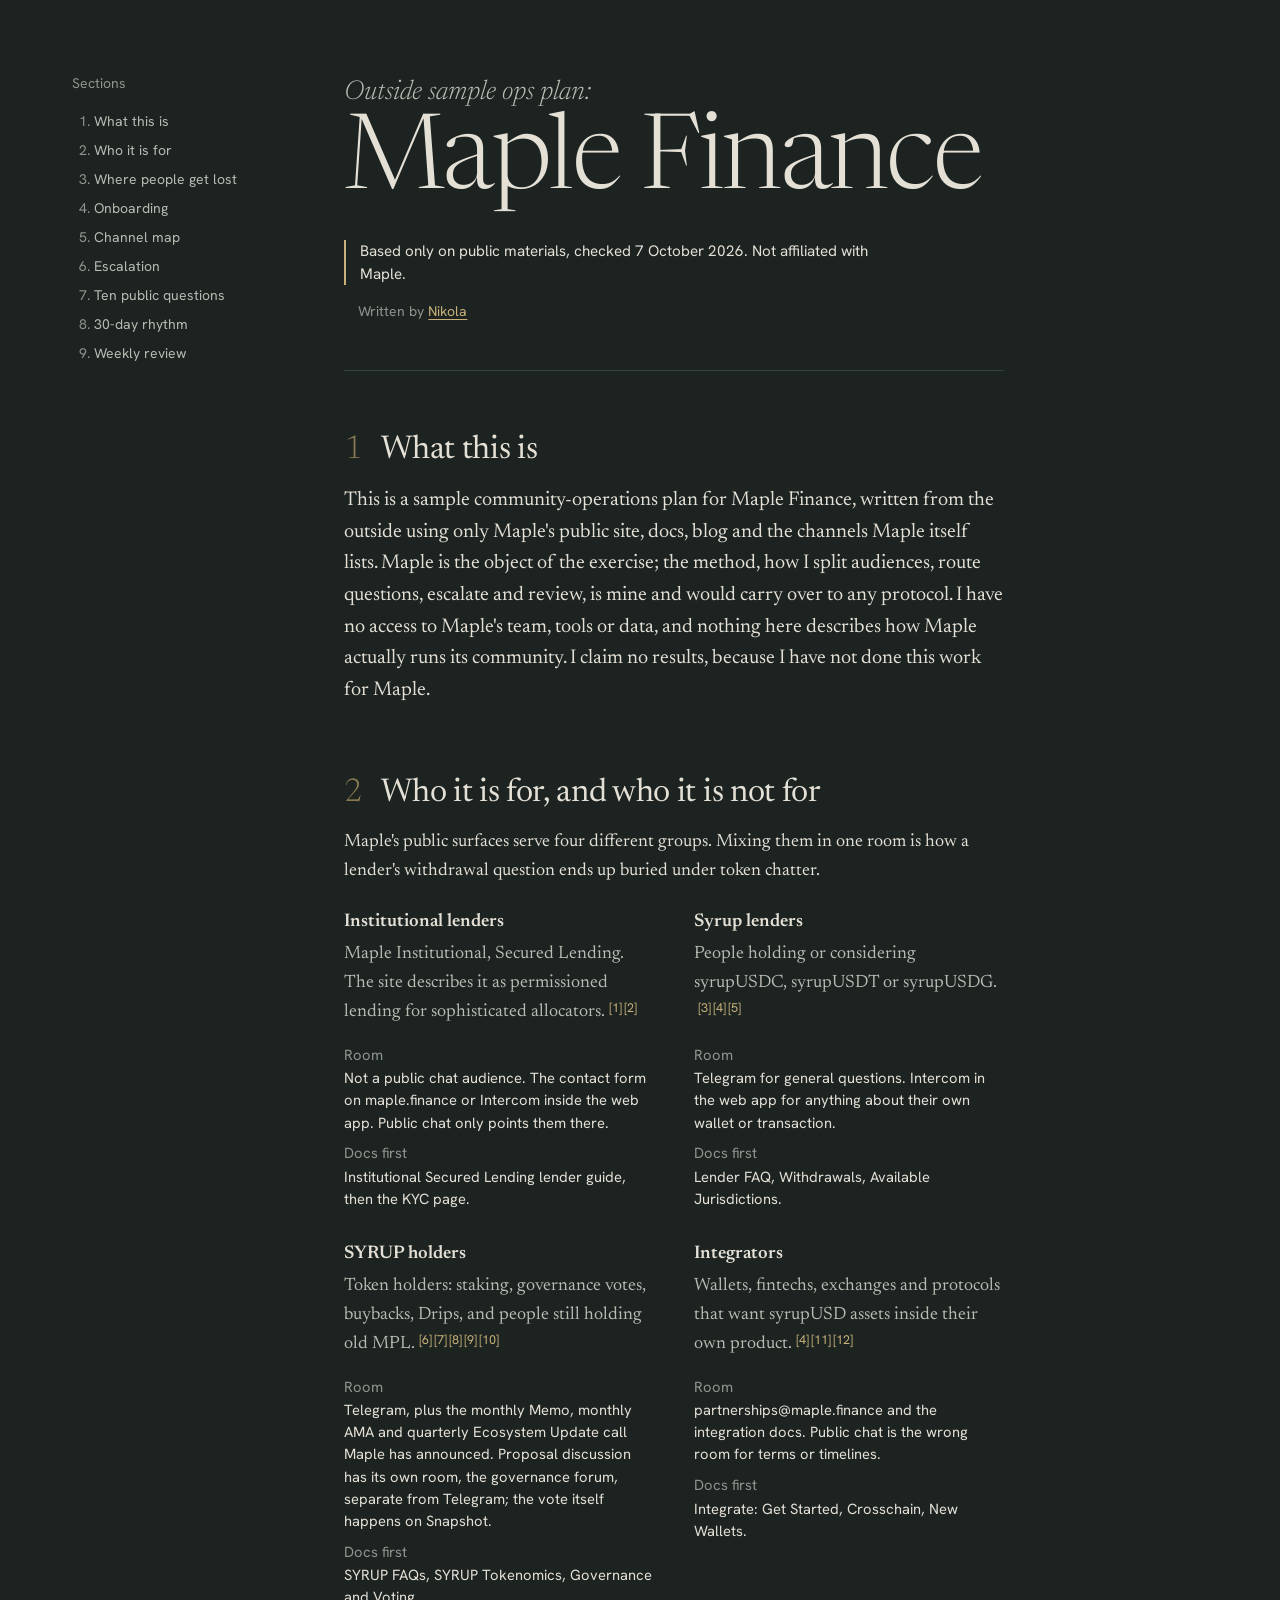
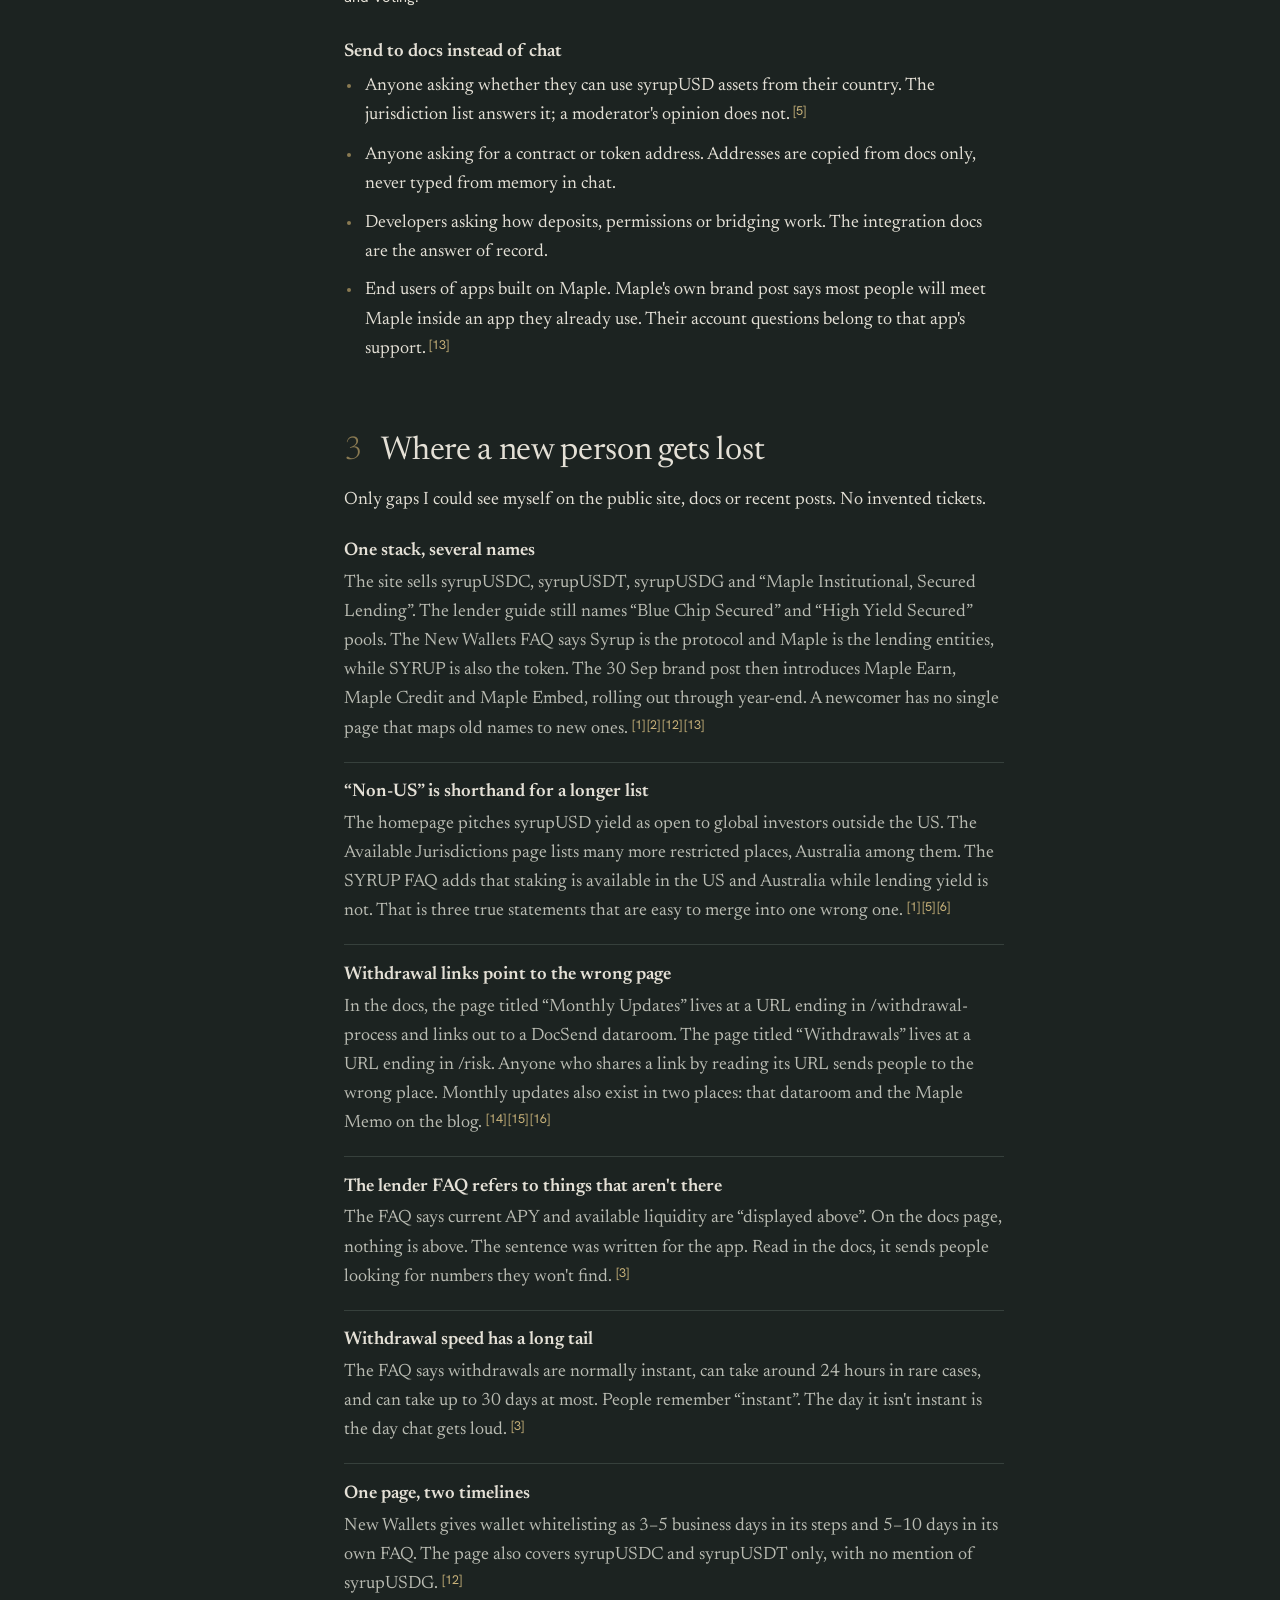
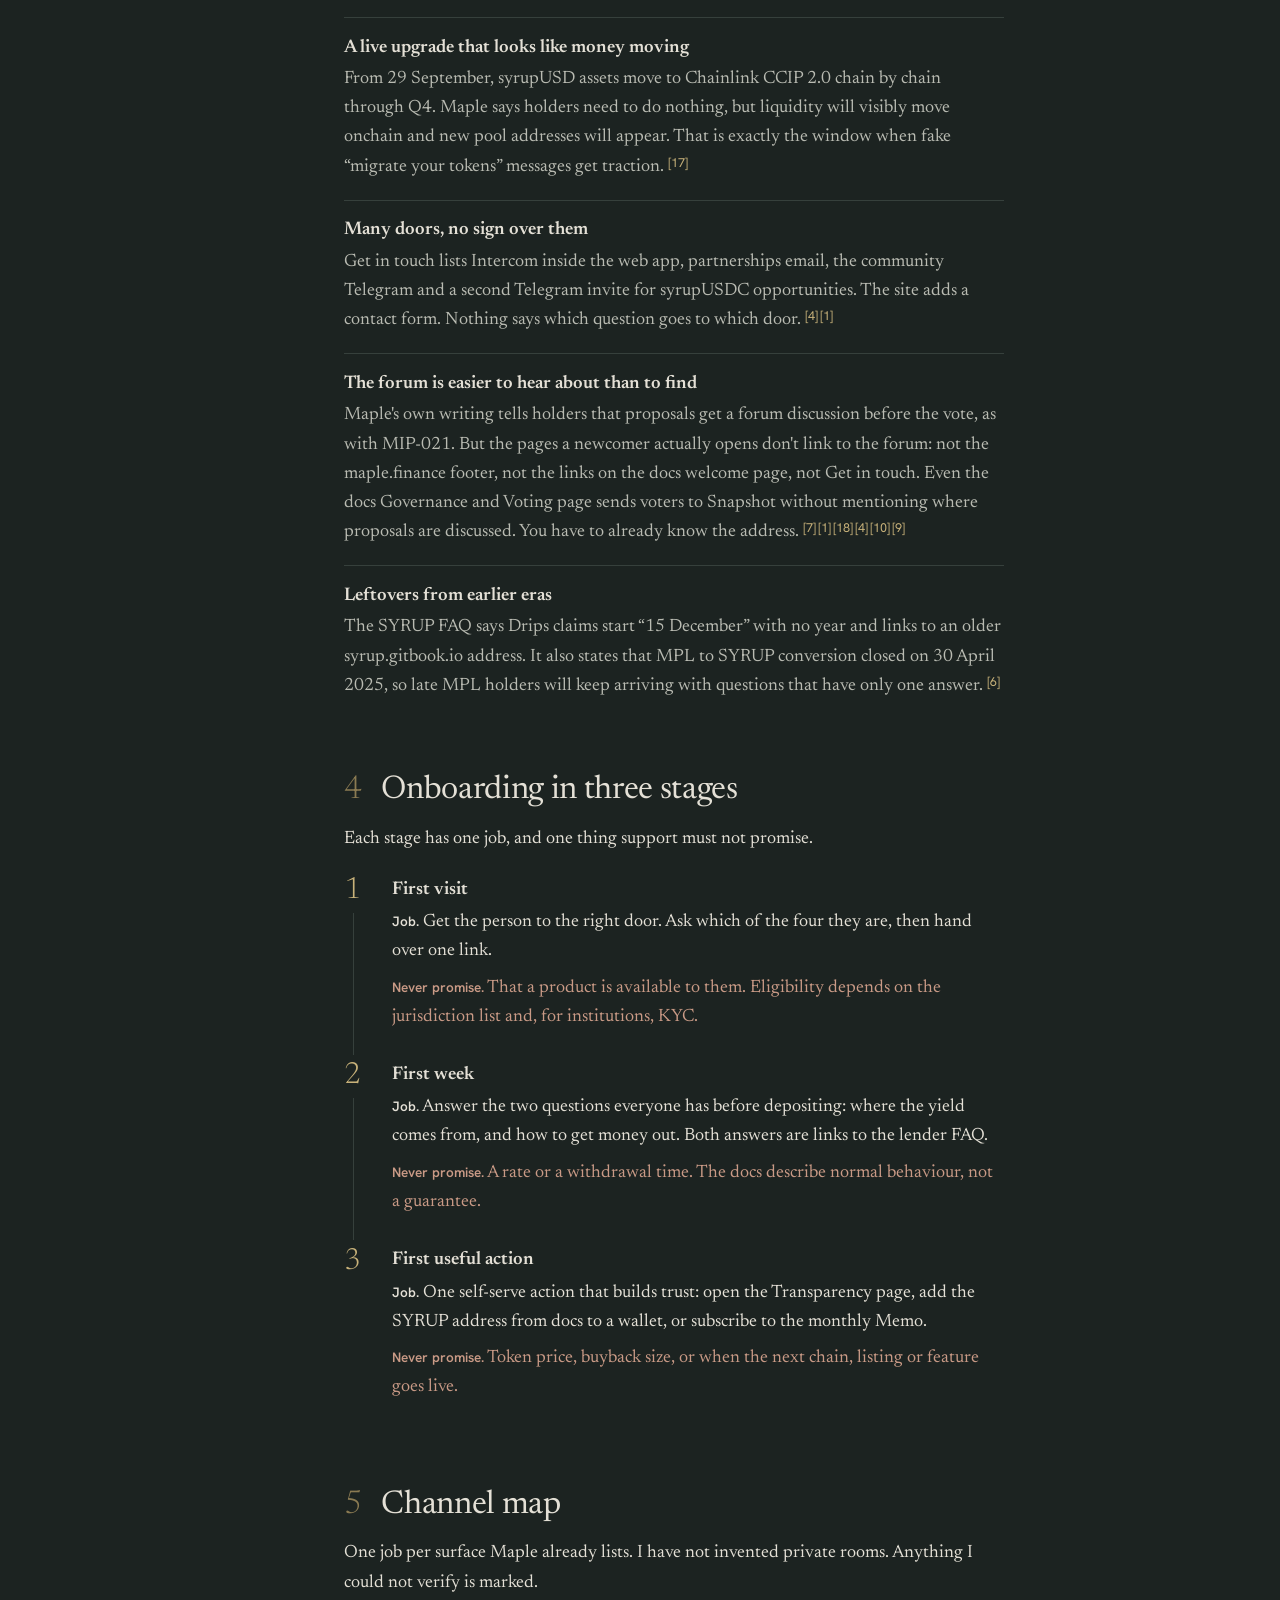
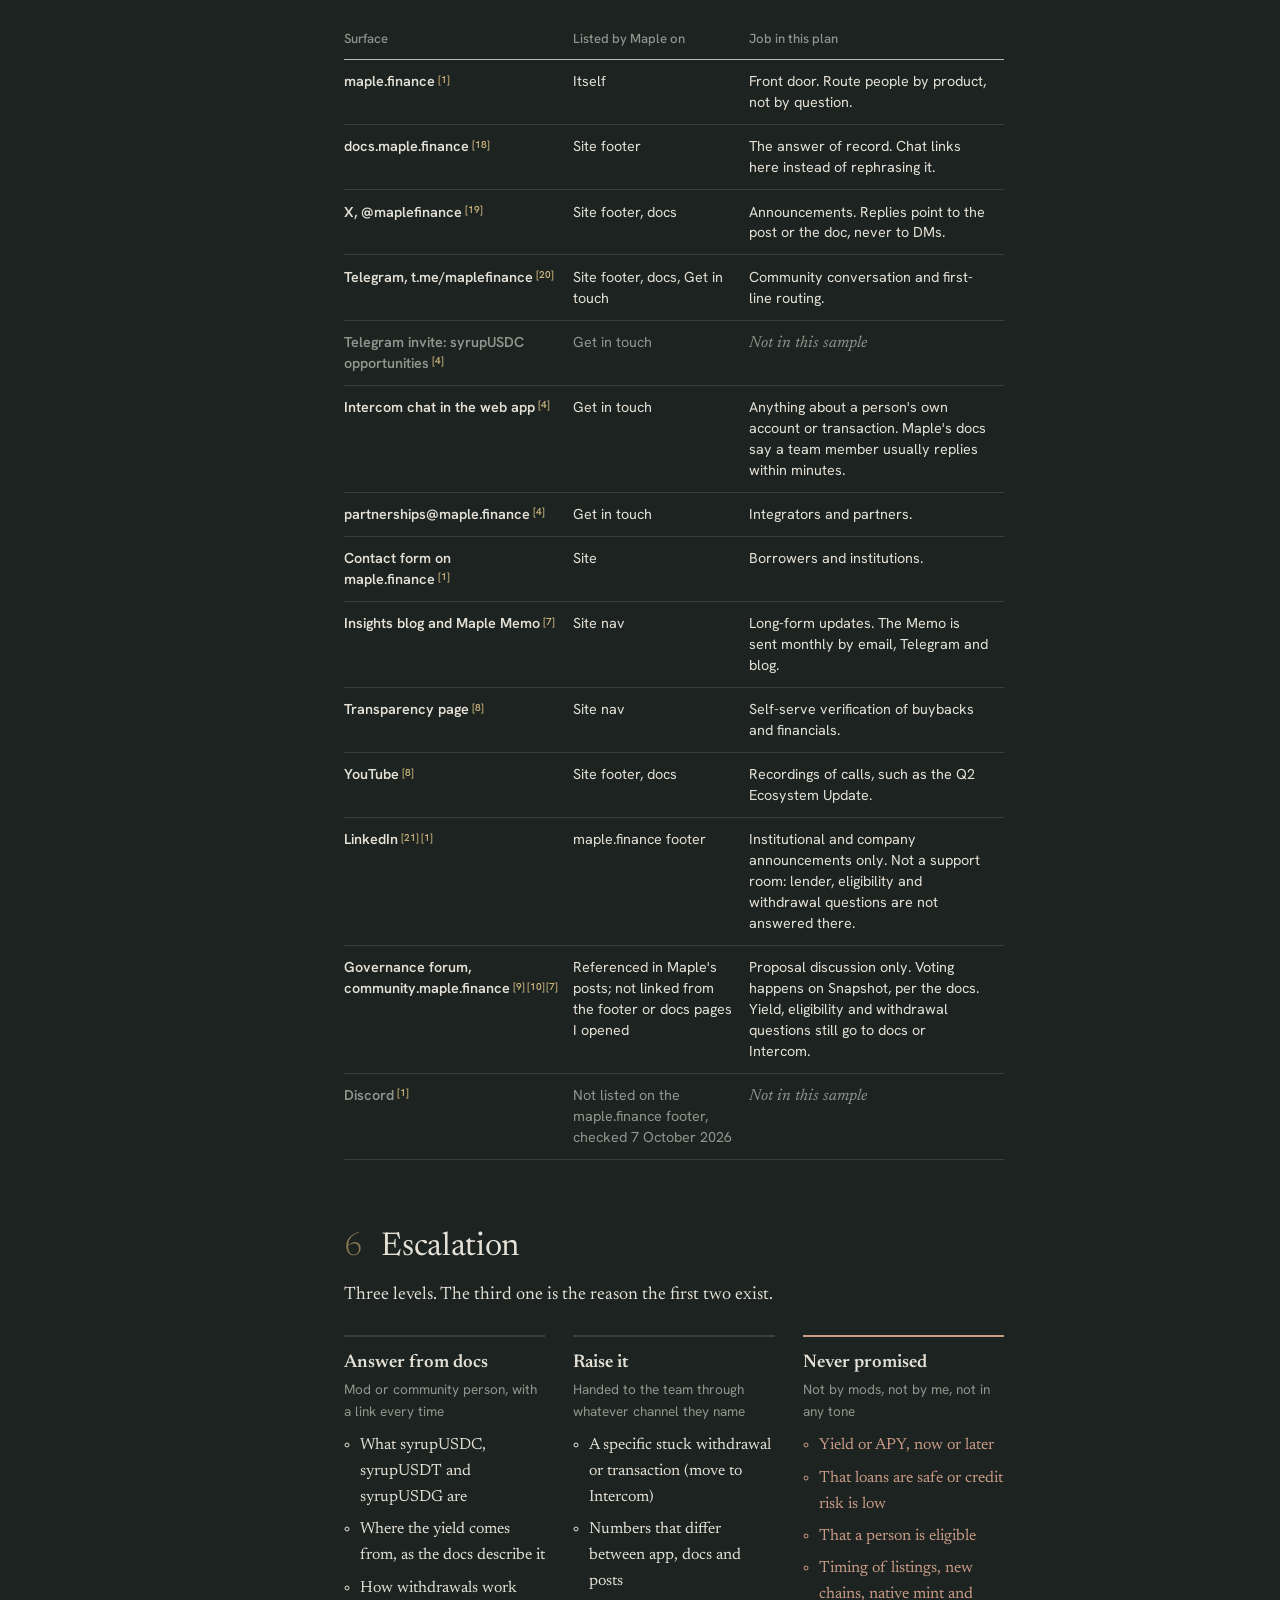
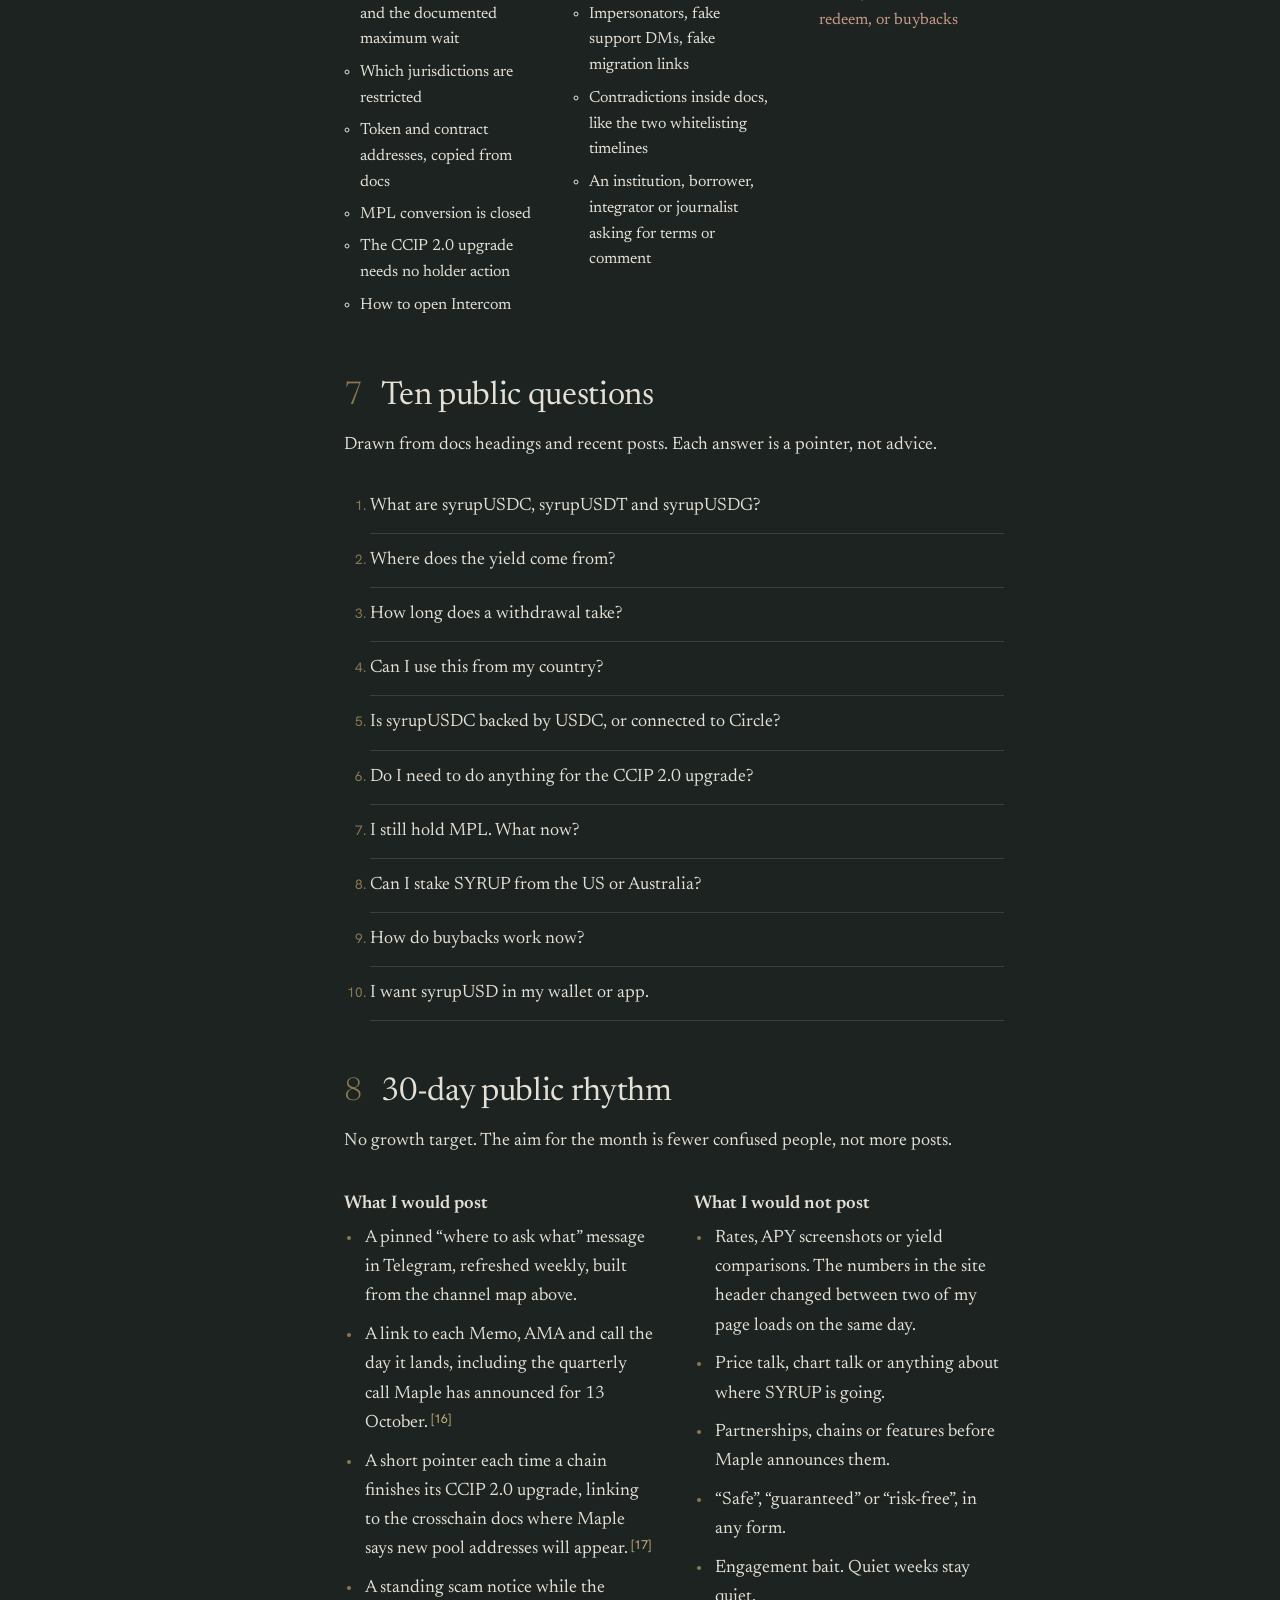
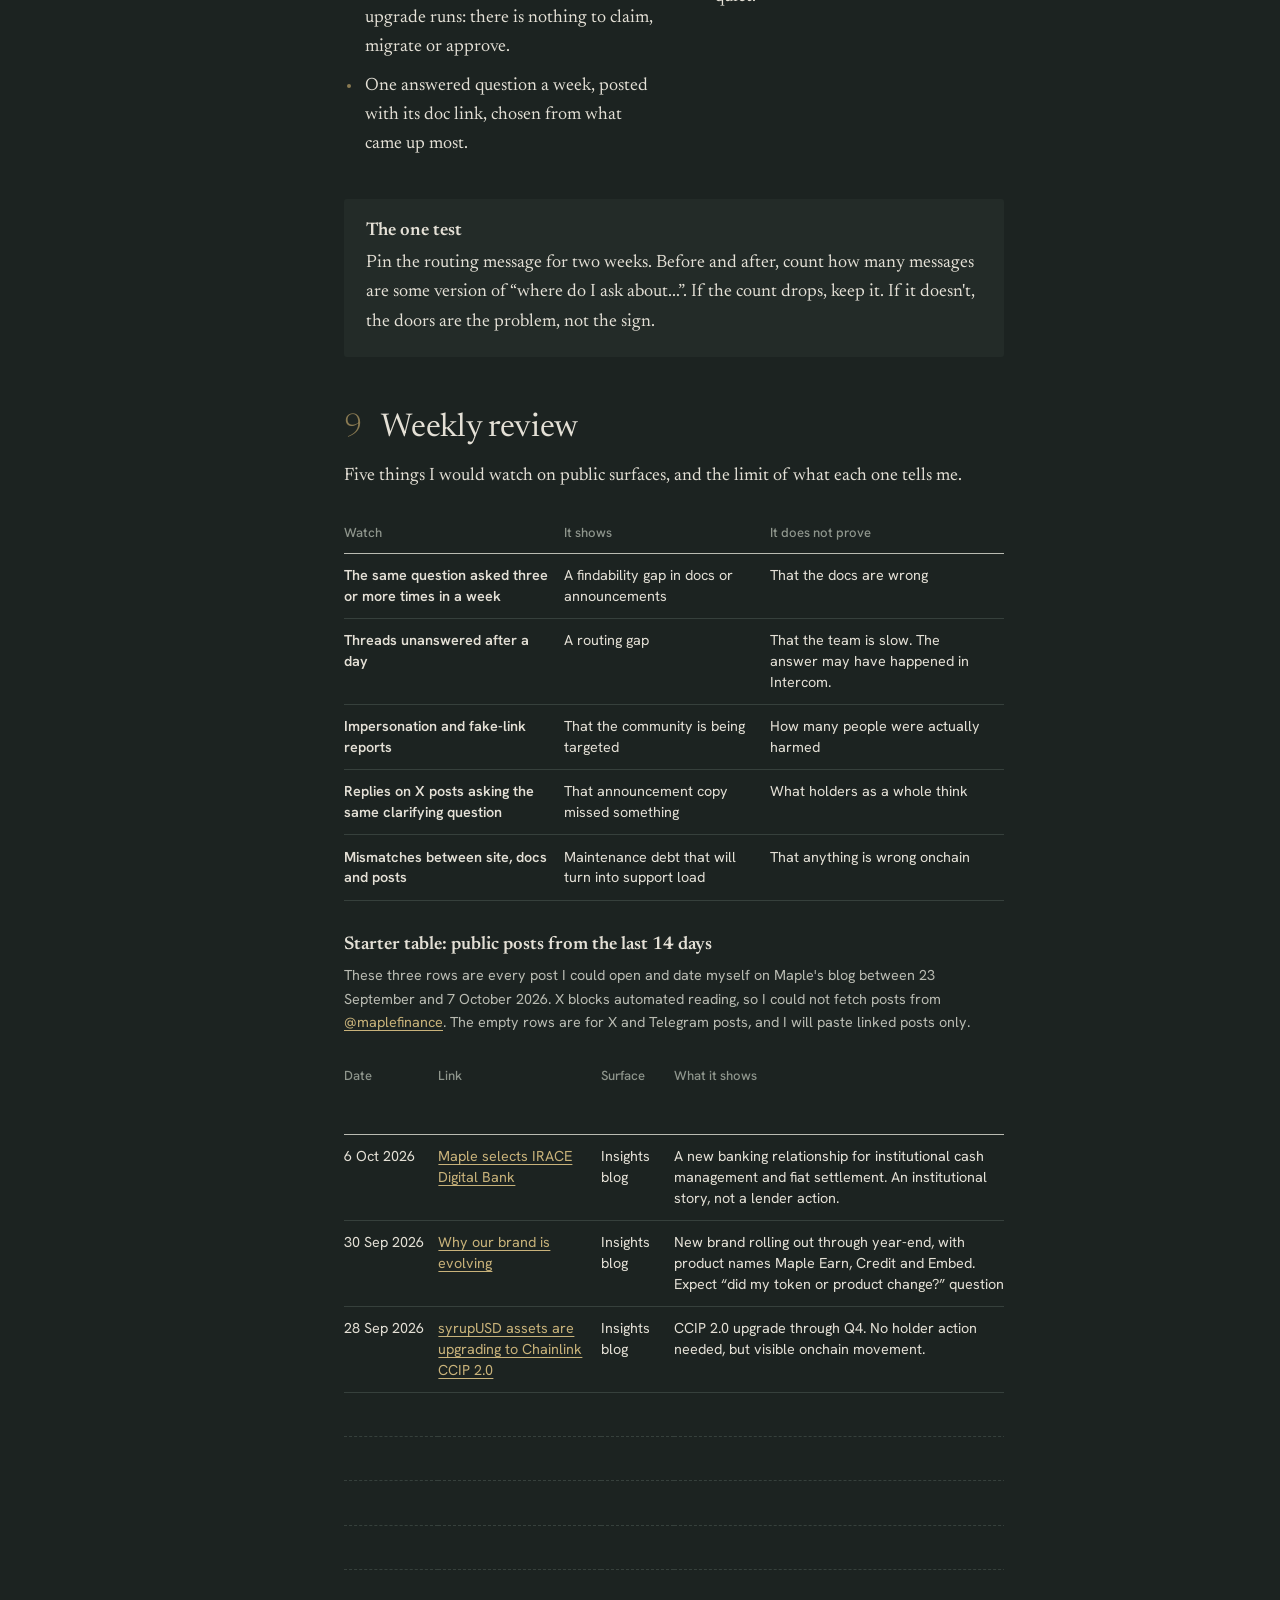
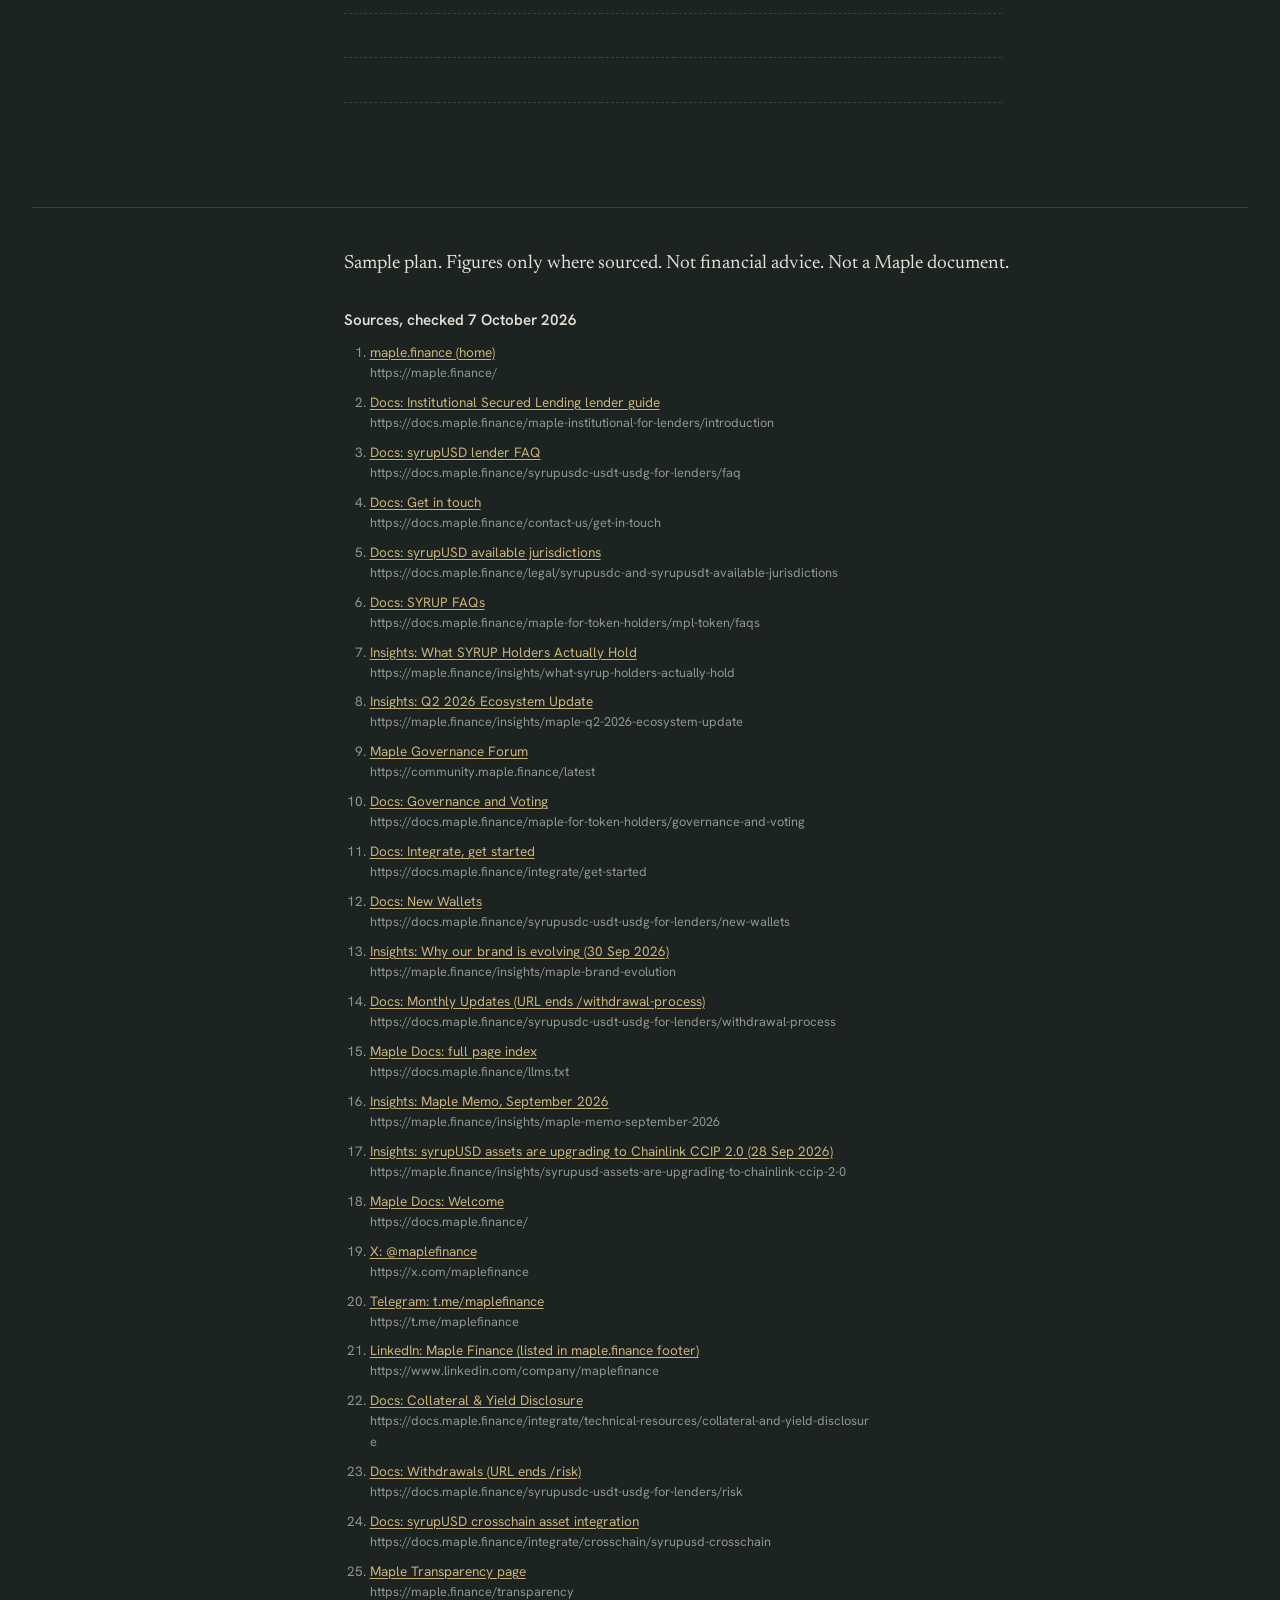
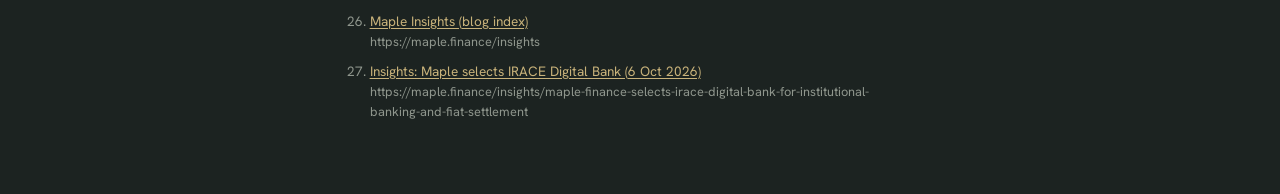
==== index.html @ 596a7c22 "Add files via upload" ====
<!doctype html>
<html lang="en">
<head>
  <meta charset="utf-8">
  <meta name="viewport" content="width=device-width, initial-scale=1, viewport-fit=cover">
  <title>Outside sample ops plan: Maple Finance</title>
  <meta name="description" content="A sample community-ops plan for Maple Finance, built only from public materials. Not affiliated with Maple.">
  <meta name="color-scheme" content="dark">
  <link rel="preconnect" href="https://fonts.googleapis.com">
  <link rel="preconnect" href="https://fonts.gstatic.com" crossorigin>
  <link href="https://fonts.googleapis.com/css2?family=Hanken+Grotesk:wght@400;500;600&family=Newsreader:ital,opsz,wght@0,6..72,300..600;1,6..72,300..500&display=swap" rel="stylesheet">
  <link rel="stylesheet" href="styles.css">
</head>
<body>
<a class="skip" href="#main">Skip to the plan</a>

<div class="frame">

  <nav class="rail" aria-label="Sections">
    <details class="toc" open>
      <summary>Sections</summary>
      <ol>
        <li><a href="#what">What this is</a></li>
        <li><a href="#who">Who it is for</a></li>
        <li><a href="#lost">Where people get lost</a></li>
        <li><a href="#onboarding">Onboarding</a></li>
        <li><a href="#channels">Channel map</a></li>
        <li><a href="#escalation">Escalation</a></li>
        <li><a href="#questions">Ten public questions</a></li>
        <li><a href="#rhythm">30-day rhythm</a></li>
        <li><a href="#review">Weekly review</a></li>
      </ol>
    </details>
  </nav>

  <main id="main">

    <header class="masthead">
      <h1><span class="kicker">Outside sample ops plan:</span> Maple Finance</h1>
      <p class="stamp">Based only on public materials, checked <span data-checked></span>. Not affiliated with Maple.</p>
      <p class="byline">Written by <a data-author href="#"></a></p>
    </header>

    <section id="what">
      <h2><span class="n">1</span>What this is</h2>
      <p class="lede">This is a sample community-operations plan for Maple Finance, written from the outside using only Maple's public site, docs, blog and the channels Maple itself lists. Maple is the object of the exercise; the method, how I split audiences, route questions, escalate and review, is mine and would carry over to any protocol. I have no access to Maple's team, tools or data, and nothing here describes how Maple actually runs its community. I claim no results, because I have not done this work for Maple.</p>
    </section>

    <section id="who">
      <h2><span class="n">2</span>Who it is for, and who it is not for</h2>
      <p>Maple's public surfaces serve four different groups. Mixing them in one room is how a lender's withdrawal question ends up buried under token chatter.</p>
      <div class="audiences" data-audiences></div>
      <h3>Send to docs instead of chat</h3>
      <ul class="plain" data-send-docs></ul>
    </section>

    <section id="lost">
      <h2><span class="n">3</span>Where a new person gets lost</h2>
      <p>Only gaps I could see myself on the public site, docs or recent posts. No invented tickets.</p>
      <div class="gaps" data-gaps></div>
    </section>

    <section id="onboarding">
      <h2><span class="n">4</span>Onboarding in three stages</h2>
      <p>Each stage has one job, and one thing support must not promise.</p>
      <ol class="stages" data-onboarding></ol>
    </section>

    <section id="channels">
      <h2><span class="n">5</span>Channel map</h2>
      <p>One job per surface Maple already lists. I have not invented private rooms. Anything I could not verify is marked.</p>
      <div class="scroll"><table class="channels" data-channels>
        <thead><tr><th scope="col">Surface</th><th scope="col">Listed by Maple on</th><th scope="col">Job in this plan</th></tr></thead>
        <tbody></tbody>
      </table></div>
    </section>

    <section id="escalation">
      <h2><span class="n">6</span>Escalation</h2>
      <p>Three levels. The third one is the reason the first two exist.</p>
      <ol class="levels" data-escalation></ol>
    </section>

    <section id="questions">
      <h2><span class="n">7</span>Ten public questions</h2>
      <p>Drawn from docs headings and recent posts. Each answer is a pointer, not advice.</p>
      <ol class="questions" data-questions></ol>
    </section>

    <section id="rhythm">
      <h2><span class="n">8</span>30-day public rhythm</h2>
      <p>No growth target. The aim for the month is fewer confused people, not more posts.</p>
      <div class="split">
        <div>
          <h3>What I would post</h3>
          <ul class="plain" data-post></ul>
        </div>
        <div>
          <h3>What I would not post</h3>
          <ul class="plain" data-dont></ul>
        </div>
      </div>
      <div class="test">
        <h3>The one test</h3>
        <p data-test></p>
      </div>
    </section>

    <section id="review">
      <h2><span class="n">9</span>Weekly review</h2>
      <p>Five things I would watch on public surfaces, and the limit of what each one tells me.</p>
      <div class="scroll"><table class="watch" data-watch>
        <thead><tr><th scope="col">Watch</th><th scope="col">It shows</th><th scope="col">It does not prove</th></tr></thead>
        <tbody></tbody>
      </table></div>

      <h3>Starter table: public posts from the last 14 days</h3>
      <p class="note" data-posts-note></p>
      <div class="scroll"><table class="posts" data-posts>
        <thead><tr><th scope="col">Date</th><th scope="col">Link</th><th scope="col">Surface</th><th scope="col">What it shows</th><th scope="col">Reply / ignore / docs</th></tr></thead>
        <tbody></tbody>
      </table></div>
    </section>

  </main>
</div>

<footer class="foot">
  <p class="disclaim">Sample plan. Figures only where sourced. Not financial advice. Not a Maple document.</p>
  <h2 class="src-head">Sources, checked <span data-checked></span></h2>
  <ol class="sources" data-sources></ol>
</footer>

<noscript><p class="noscript">This page builds its lists from data.js. Turn on JavaScript to see the full plan.</p></noscript>

<script src="data.js"></script>
<script>
(function () {
  var P = window.PLAN;
  if (!P) return;
  var S = P.sources;
  var order = [];

  function esc(t) {
    return String(t).replace(/[&<>"]/g, function (c) {
      return { "&": "&amp;", "<": "&lt;", ">": "&gt;", '"': "&quot;" }[c];
    });
  }
  function num(key) {
    var i = order.indexOf(key);
    if (i === -1) { order.push(key); i = order.length - 1; }
    return i + 1;
  }
  function cite(keys) {
    if (!keys || !keys.length) return "";
    return '<span class="cites">' + keys.map(function (k) {
      var s = S[k];
      return '<a class="cite" href="' + esc(s.url) + '" title="' + esc(s.title) + '" target="_blank" rel="noopener">[' + num(k) + ']</a>';
    }).join("") + "</span>";
  }
  function $(sel) { return document.querySelector(sel); }
  function each(sel, fn) { Array.prototype.forEach.call(document.querySelectorAll(sel), fn); }

  each("[data-checked]", function (el) { el.textContent = P.checked; });
  var a = $("[data-author]");
  a.textContent = P.author.name; a.href = P.author.url;

  $("[data-audiences]").innerHTML = P.audiences.map(function (x) {
    return '<article class="aud"><h3>' + esc(x.name) + '</h3>' +
      '<p>' + esc(x.what) + cite(x.src) + '</p>' +
      '<dl><dt>Room</dt><dd>' + esc(x.room) + '</dd><dt>Docs first</dt><dd>' + esc(x.docs) + '</dd></dl></article>';
  }).join("");

  $("[data-send-docs]").innerHTML = P.sendToDocs.map(function (t, i) {
    return "<li>" + esc(t) + (i === 3 ? cite(["brand"]) : i === 0 ? cite(["juris"]) : "") + "</li>";
  }).join("");

  $("[data-gaps]").innerHTML = P.gaps.map(function (g) {
    return '<article class="gap"><h3>' + esc(g.title) + '</h3><p>' + esc(g.body) + cite(g.src) + '</p></article>';
  }).join("");

  $("[data-onboarding]").innerHTML = P.onboarding.map(function (s) {
    return '<li><h3>' + esc(s.stage) + '</h3><p><strong>Job.</strong> ' + esc(s.job) +
      '</p><p class="never"><strong>Never promise.</strong> ' + esc(s.never) + '</p></li>';
  }).join("");

  $("[data-channels] tbody").innerHTML = P.channels.map(function (c) {
    var unverified = !c.job;
    return '<tr' + (unverified ? ' class="unverified"' : "") + '><th scope="row">' + esc(c.surface) +
      (c.src ? cite([].concat(c.src)) : "") + '</th><td>' + esc(c.listed) + '</td><td>' +
      (unverified ? '<span class="nis">Not in this sample</span>' : esc(c.job)) + '</td></tr>';
  }).join("");

  $("[data-escalation]").innerHTML = P.escalation.map(function (l) {
    return '<li><h3>' + esc(l.level) + '</h3><p class="who">' + esc(l.who) + '</p><ul>' +
      l.items.map(function (i) { return "<li>" + esc(i) + "</li>"; }).join("") + '</ul></li>';
  }).join("");

  $("[data-questions]").innerHTML = P.questions.map(function (q) {
    return '<li><details><summary>' + esc(q.q) + '</summary><p>' + esc(q.a) + cite(q.src) + '</p></details></li>';
  }).join("");

  $("[data-post]").innerHTML = P.rhythm.post.map(function (t, i) {
    return "<li>" + esc(t) + (i === 1 ? cite(["memoSep"]) : i === 2 ? cite(["ccip"]) : "") + "</li>";
  }).join("");
  $("[data-dont]").innerHTML = P.rhythm.dont.map(function (t) { return "<li>" + esc(t) + "</li>"; }).join("");
  $("[data-test]").textContent = P.rhythm.test;

  $("[data-watch] tbody").innerHTML = P.watch.map(function (w) {
    return '<tr><th scope="row">' + esc(w.what) + '</th><td>' + esc(w.shows) + '</td><td>' + esc(w.notProve) + '</td></tr>';
  }).join("");

  var rows = P.posts.map(function (p) {
    var s = S[p.link];
    return '<tr><td class="nowrap">' + esc(p.date) + '</td><td><a href="' + esc(s.url) + '" target="_blank" rel="noopener">' +
      esc(s.title.replace(/^Insights: /, "").replace(/ \(.*\)$/, "")) + '</a></td><td>' + esc(p.surface) +
      '</td><td>' + esc(p.shows) + '</td><td><span class="act act-' + p.action.toLowerCase() + '">' + esc(p.action) + '</span></td></tr>';
  });
  for (var i = rows.length; i < P.postRowsTarget; i++) {
    rows.push('<tr class="empty"><td>&nbsp;</td><td></td><td></td><td></td><td></td></tr>');
  }
  $("[data-posts] tbody").innerHTML = rows.join("");
  $("[data-posts-note]").innerHTML =
    "These three rows are every post I could open and date myself on Maple's blog between 23 September and " + esc(P.checked) +
    ". X blocks automated reading, so I could not fetch posts from " + '<a href="' + esc(S.x.url) + '">@maplefinance</a>' +
    ". The empty rows are for X and Telegram posts, and I will paste linked posts only.";

  // Sources: cited ones first in citation order, then any remaining.
  Object.keys(S).forEach(function (k) { num(k); });
  $("[data-sources]").innerHTML = order.map(function (k) {
    var s = S[k];
    return '<li><a href="' + esc(s.url) + '" target="_blank" rel="noopener">' + esc(s.title) + '</a> <span class="url">' + esc(s.url) + '</span></li>';
  }).join("");
})();
</script>
</body>
</html>
---- styles.css ----
/* Palette: deep evergreen ground, paper text, dried-leaf gold for anything sourced. */
:root {
  --ground: #1c2321;
  --ground-2: #232b28;
  --ink: #e4e0d6;
  --ink-soft: #b9bbb2;
  --muted: #8f968d;
  --rule: #36403c;
  --leaf: #c8b27a;
  --leaf-dim: #8a7a52;
  --caution: #c99a86;

  --serif: "Newsreader", "Iowan Old Style", "Palatino Linotype", Georgia, serif;
  --sans: "Hanken Grotesk", "Segoe UI", system-ui, -apple-system, sans-serif;

  --measure: 66ch;
  color-scheme: dark;
  box-sizing: border-box;
  padding-top: env(safe-area-inset-top, 0px);
  padding-bottom: env(safe-area-inset-bottom, 0px);
}
*, *::before, *::after { box-sizing: inherit; }
html { scroll-padding-top: calc(env(safe-area-inset-top, 0px) + 1.5rem); scroll-behavior: smooth; }
@media (prefers-reduced-motion: reduce) { html { scroll-behavior: auto; } }

body {
  margin: 0;
  background: var(--ground);
  color: var(--ink);
  font-family: var(--serif);
  font-size: 1.125rem;
  line-height: 1.62;
  font-optical-sizing: auto;
  -webkit-font-smoothing: antialiased;
}

a { color: var(--leaf); text-decoration-thickness: 1px; text-underline-offset: 0.18em; }
a:hover { color: var(--ink); }
:focus-visible { outline: 2px solid var(--leaf); outline-offset: 3px; border-radius: 2px; }

.skip { position: absolute; left: -999px; top: 0.5rem; background: var(--ink); color: var(--ground); padding: 0.4rem 0.8rem; z-index: 10; }
.skip:focus { left: 0.75rem; }

/* Layout: a quiet index rail beside a single reading column. */
.frame {
  display: grid;
  grid-template-columns: minmax(0, 1fr);
  max-width: 76rem;
  margin: 0 auto;
  padding: 0 1.25rem;
}
@media (min-width: 64rem) {
  .frame { grid-template-columns: 13rem minmax(0, 1fr); gap: 4rem; padding: 0 2.5rem; }
}

.rail { font-family: var(--sans); font-size: 0.875rem; padding-top: 1.25rem; }
@media (min-width: 64rem) {
  .rail { position: sticky; top: env(safe-area-inset-top, 0px); align-self: start; padding-top: 4.5rem; }
}
.toc summary { cursor: pointer; color: var(--muted); list-style: none; }
.toc summary::-webkit-details-marker { display: none; }
.toc summary::after { content: " +"; }
.toc[open] summary::after { content: " \2212"; }
@media (min-width: 64rem) {
  .toc summary { pointer-events: none; }
  .toc summary::after, .toc[open] summary::after { content: ""; }
}
.toc ol { margin: 0.75rem 0 0; padding-left: 1.4rem; color: var(--muted); }
.toc li { padding: 0.2rem 0; }
.toc a { color: var(--ink-soft); text-decoration: none; }
.toc a:hover { color: var(--leaf); }

main { max-width: var(--measure); padding-bottom: 3rem; }

/* Masthead: the one loud moment. */
.masthead { padding: 3.5rem 0 3rem; border-bottom: 1px solid var(--rule); margin-bottom: 1rem; }
@media (min-width: 64rem) { .masthead { padding-top: 4.5rem; } }
.kicker { display: block; font-style: italic; font-size: clamp(1.3rem, 3.2vw, 1.7rem); color: var(--ink-soft); font-weight: 300; letter-spacing: 0; line-height: 1.3; margin-bottom: 0.3rem; }
.masthead h1 {
  font-size: clamp(3.2rem, 11vw, 6.5rem);
  font-weight: 300;
  line-height: 0.95;
  letter-spacing: -0.025em;
  margin: 0.2rem 0 1.6rem;
}
.stamp {
  font-family: var(--sans);
  font-size: 0.95rem;
  color: var(--ink);
  margin: 0;
  padding-left: 0.9rem;
  border-left: 2px solid var(--leaf);
  max-width: 34rem;
  line-height: 1.5;
}
.byline { font-family: var(--sans); font-size: 0.875rem; color: var(--muted); margin: 0.9rem 0 0 0.9rem; }

section { padding: 2.75rem 0 0.5rem; }
h2 {
  font-size: clamp(1.6rem, 3.6vw, 2.05rem);
  font-weight: 400;
  line-height: 1.2;
  letter-spacing: -0.01em;
  margin: 0 0 0.9rem;
}
h2 .n { color: var(--leaf-dim); font-weight: 300; margin-right: 0.6em; font-variant-numeric: oldstyle-nums; }
h3 { font-size: 1.15rem; font-weight: 600; margin: 2rem 0 0.5rem; line-height: 1.3; }
p { margin: 0 0 1rem; }
.lede { font-size: 1.25rem; line-height: 1.58; color: var(--ink); }

/* Citations: small gold brackets, the visual signature of "sourced". */
.cites { white-space: nowrap; margin-left: 0.15em; }
.cite { font-family: var(--sans); font-size: 0.7em; vertical-align: 0.35em; text-decoration: none; padding: 0 0.08em; color: var(--leaf); }
.cite:hover { text-decoration: underline; }

ul.plain { padding-left: 1.1rem; margin: 0 0 1rem; }
ul.plain li { margin-bottom: 0.6rem; padding-left: 0.2rem; }
ul.plain li::marker { color: var(--leaf-dim); }

/* Audiences */
.audiences { display: grid; gap: 1.75rem; margin-top: 1.5rem; }
@media (min-width: 46rem) { .audiences { grid-template-columns: 1fr 1fr; gap: 2rem 2.5rem; } }
.aud h3 { margin: 0 0 0.35rem; }
.aud p { color: var(--ink-soft); }
.aud dl { margin: 0; font-family: var(--sans); font-size: 0.92rem; line-height: 1.5; }
.aud dt { color: var(--muted); margin-top: 0.55rem; }
.aud dd { margin: 0.1rem 0 0; }

/* Gaps: a running list, separated by whitespace, not boxes. */
.gaps { margin-top: 1.25rem; }
.gap { padding: 1.1rem 0; border-top: 1px solid var(--rule); }
.gap:first-child { border-top: 0; padding-top: 0.25rem; }
.gap h3 { margin: 0 0 0.35rem; }
.gap p { margin: 0; color: var(--ink-soft); }

/* Onboarding: a real sequence, so it earns numbers. */
.stages { list-style: none; counter-reset: st; padding: 0; margin: 1.5rem 0 0; }
.stages > li { counter-increment: st; position: relative; padding: 0 0 1.5rem 3rem; }
.stages > li::before {
  content: counter(st);
  position: absolute; left: 0; top: -0.1rem;
  font-size: 1.9rem; font-weight: 300; color: var(--leaf); line-height: 1;
}
.stages > li:not(:last-child)::after {
  content: ""; position: absolute; left: 0.55rem; top: 2.2rem; bottom: 0.5rem; width: 1px; background: var(--rule);
}
.stages h3 { margin: 0 0 0.4rem; }
.stages p { margin: 0 0 0.45rem; }
.never { color: var(--caution); }
.never strong, .stages strong { font-family: var(--sans); font-size: 0.85rem; font-weight: 600; }

/* Tables */
.scroll { overflow-x: auto; margin: 1.25rem 0 1rem; -webkit-overflow-scrolling: touch; }
table { width: 100%; border-collapse: collapse; font-family: var(--sans); font-size: 0.9rem; line-height: 1.45; }
th, td { text-align: left; vertical-align: top; padding: 0.7rem 0.9rem 0.7rem 0; border-bottom: 1px solid var(--rule); }
thead th { color: var(--muted); font-weight: 500; font-size: 0.82rem; border-bottom-color: var(--ink-soft); }
tbody th { font-weight: 600; }
table.channels { min-width: 38rem; }
table.channels tbody th { width: 34%; }
tr.unverified th, tr.unverified td { color: var(--muted); }
.nis { font-style: italic; font-family: var(--serif); font-size: 1rem; }
table.watch { min-width: 36rem; }
table.posts { min-width: 48rem; }
.nowrap { white-space: nowrap; }
tr.empty td { height: 2.4rem; border-bottom-style: dashed; }
.act { font-weight: 600; }
.act-reply { color: var(--leaf); }
.act-docs { color: var(--ink); }
.act-ignore { color: var(--muted); }
.note { font-family: var(--sans); font-size: 0.9rem; color: var(--ink-soft); }

/* Escalation */
.levels { list-style: none; padding: 0; margin: 1.5rem 0 0; display: grid; gap: 1.75rem; }
@media (min-width: 52rem) { .levels { grid-template-columns: repeat(3, 1fr); gap: 1.75rem; } }
.levels > li { border-top: 2px solid var(--rule); padding-top: 0.9rem; }
.levels > li:last-child { border-top-color: var(--caution); }
.levels h3 { margin: 0 0 0.2rem; }
.levels .who { font-family: var(--sans); font-size: 0.85rem; color: var(--muted); margin-bottom: 0.7rem; }
.levels ul { padding-left: 1rem; margin: 0; font-size: 1rem; }
.levels ul li { margin-bottom: 0.4rem; }
.levels > li:last-child ul li { color: var(--caution); }

/* Questions */
.questions { padding-left: 1.6rem; margin: 1.25rem 0 0; }
.questions > li { border-bottom: 1px solid var(--rule); }
.questions > li::marker { color: var(--leaf-dim); font-family: var(--sans); font-size: 0.85rem; }
.questions summary { cursor: pointer; padding: 0.75rem 0; list-style: none; }
.questions summary::-webkit-details-marker { display: none; }
.questions summary:hover { color: var(--leaf); }
.questions details[open] summary { color: var(--leaf); }
.questions details p { margin: 0 0 0.9rem; color: var(--ink-soft); font-size: 1rem; }

/* Rhythm */
.split { display: grid; gap: 0.5rem 2.5rem; }
@media (min-width: 52rem) { .split { grid-template-columns: 1fr 1fr; } }
.split h3 { margin-top: 1.25rem; }
.test { margin-top: 1.5rem; padding: 1.25rem 1.4rem; background: var(--ground-2); border-radius: 3px; }
.test h3 { margin: 0 0 0.4rem; }
.test p { margin: 0; }

/* Footer */
.foot {
  max-width: 76rem; margin: 2rem auto 0; padding: 2.5rem 1.25rem 3.5rem;
  border-top: 1px solid var(--rule); font-family: var(--sans);
}
@media (min-width: 64rem) { .foot { padding: 2.5rem 2.5rem 4rem calc(2.5rem + 13rem + 4rem); } }
.disclaim { font-family: var(--serif); font-size: 1.2rem; color: var(--ink); max-width: var(--measure); }
.src-head { font-family: var(--sans); font-size: 0.95rem; font-weight: 600; margin: 2rem 0 0.75rem; letter-spacing: 0; }
.sources { padding-left: 1.6rem; margin: 0; font-size: 0.85rem; color: var(--muted); max-width: var(--measure); }
.sources li { margin-bottom: 0.45rem; }
.sources .url { display: block; color: var(--muted); word-break: break-all; font-size: 0.8rem; }

.noscript { max-width: var(--measure); margin: 1rem auto; padding: 0 1.25rem; color: var(--caution); font-family: var(--sans); }

@media print {
  body { background: #fff; color: #000; }
  .rail, .skip { display: none; }
  a { color: #000; }
}
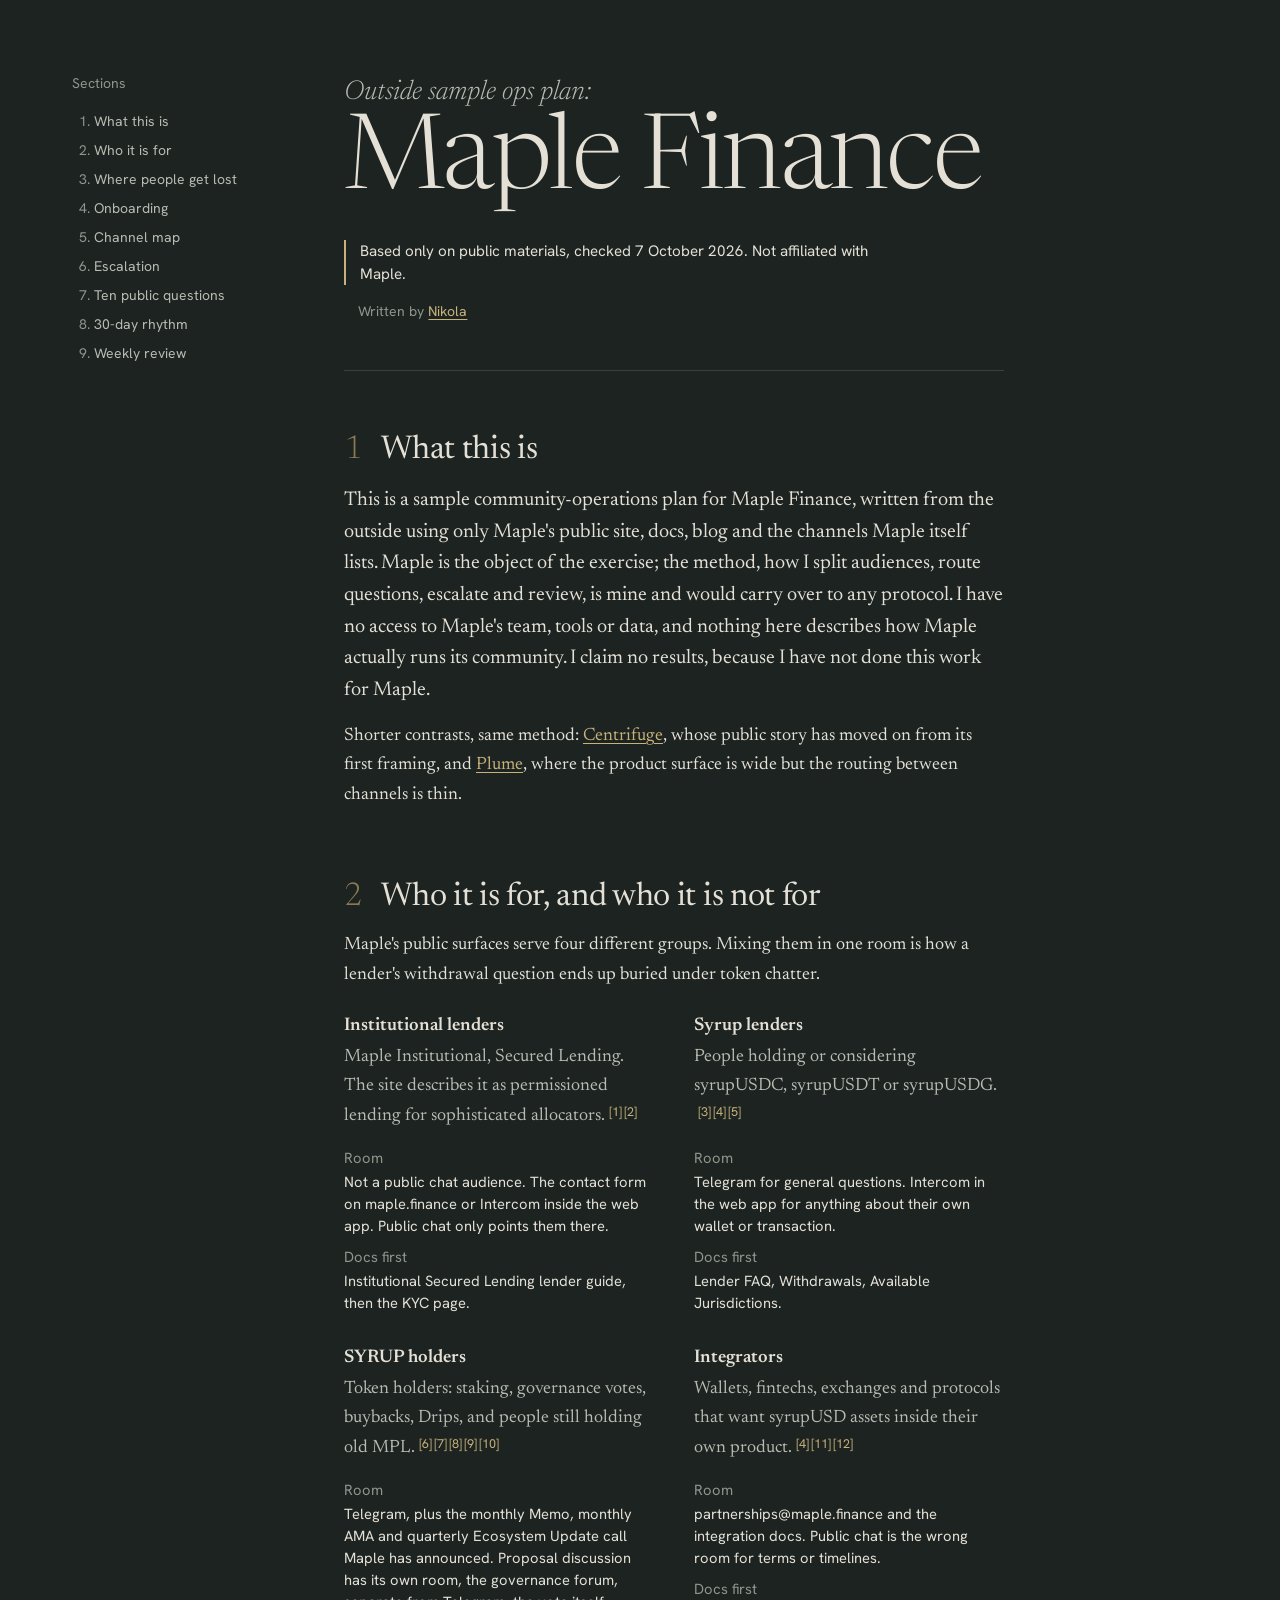
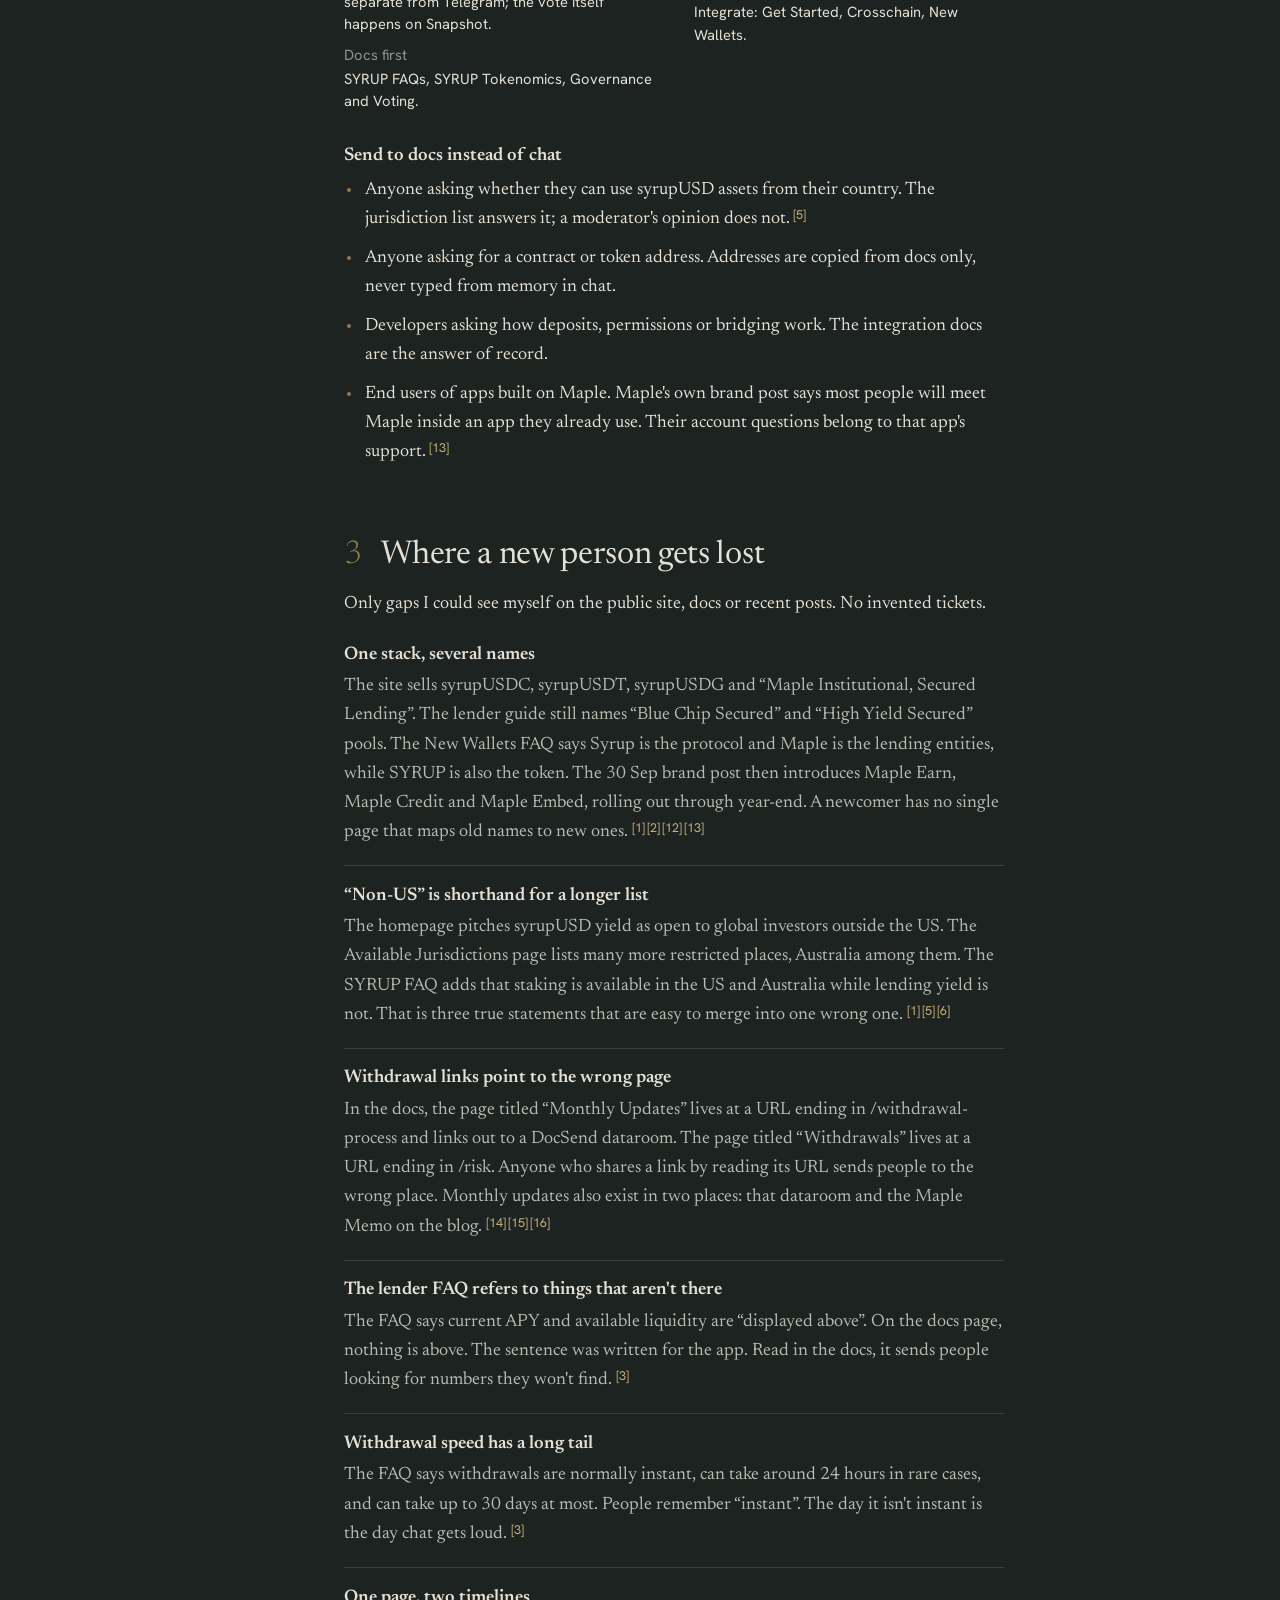
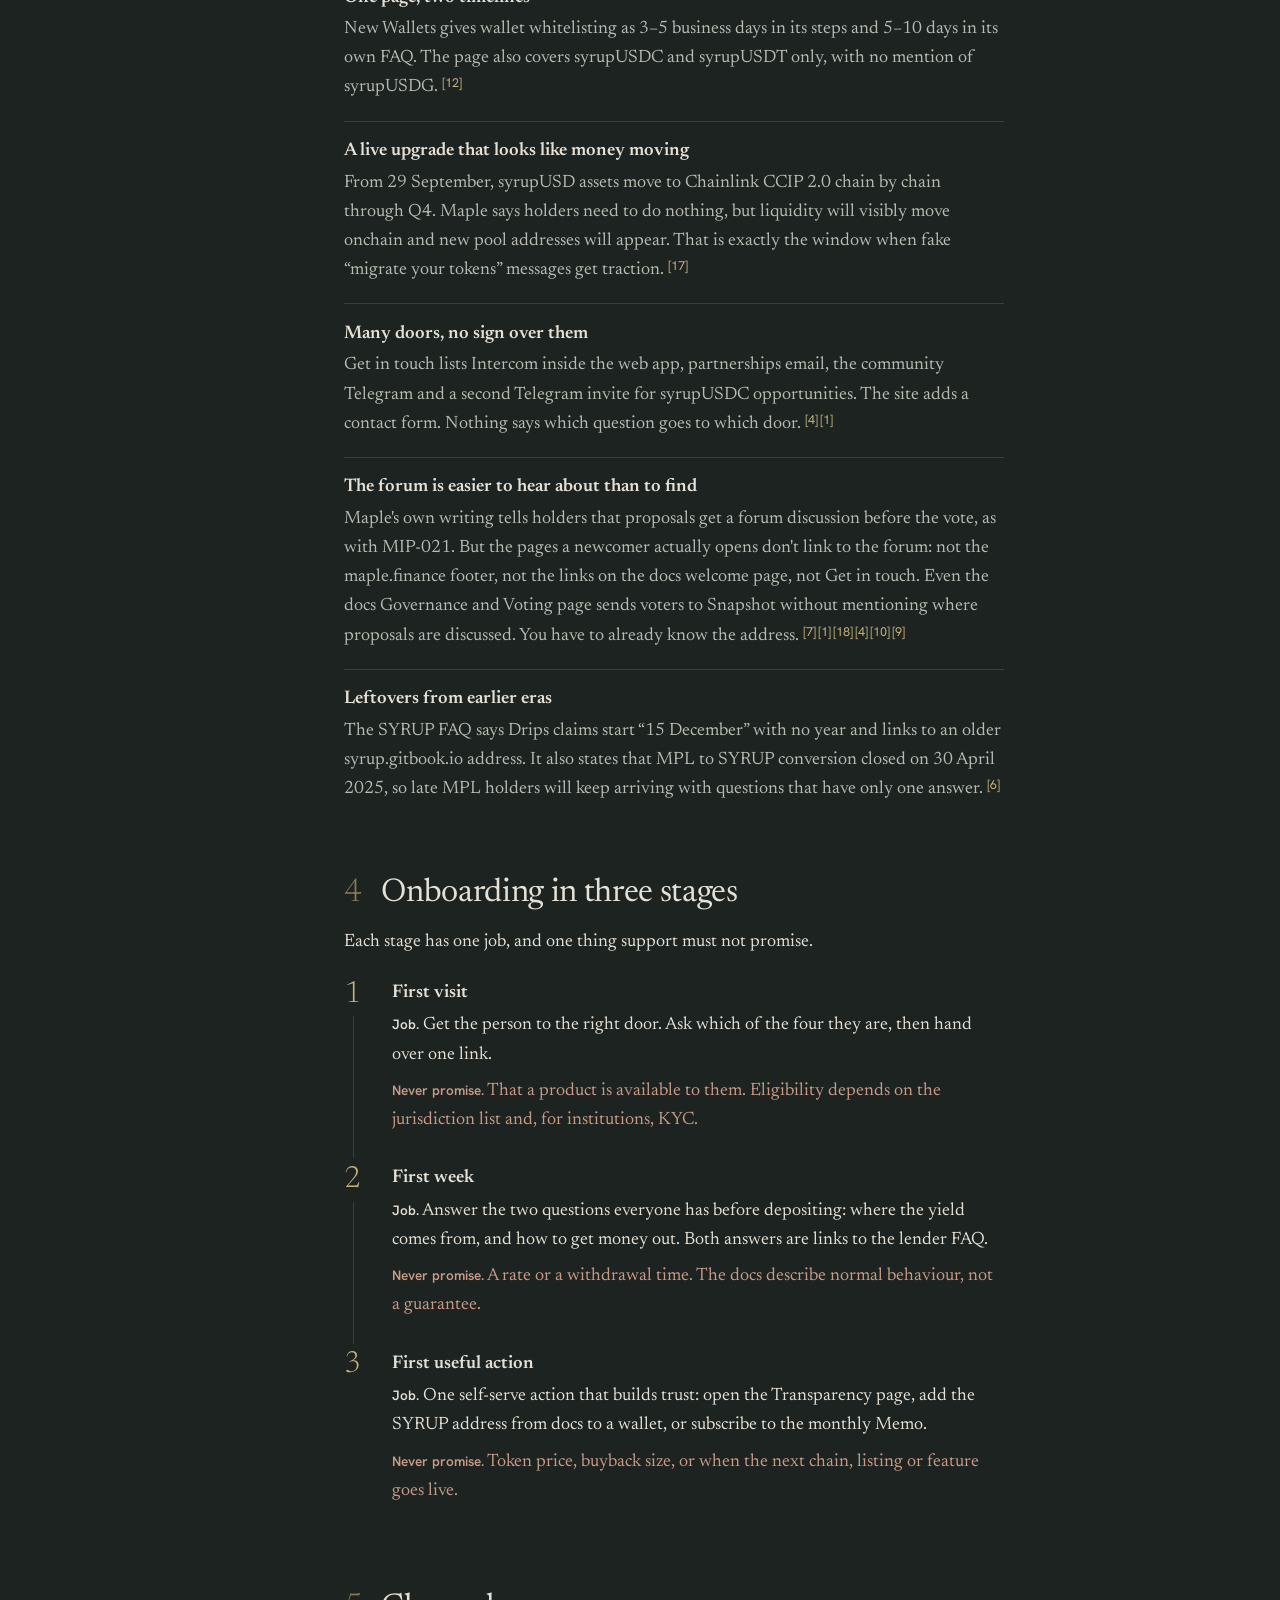
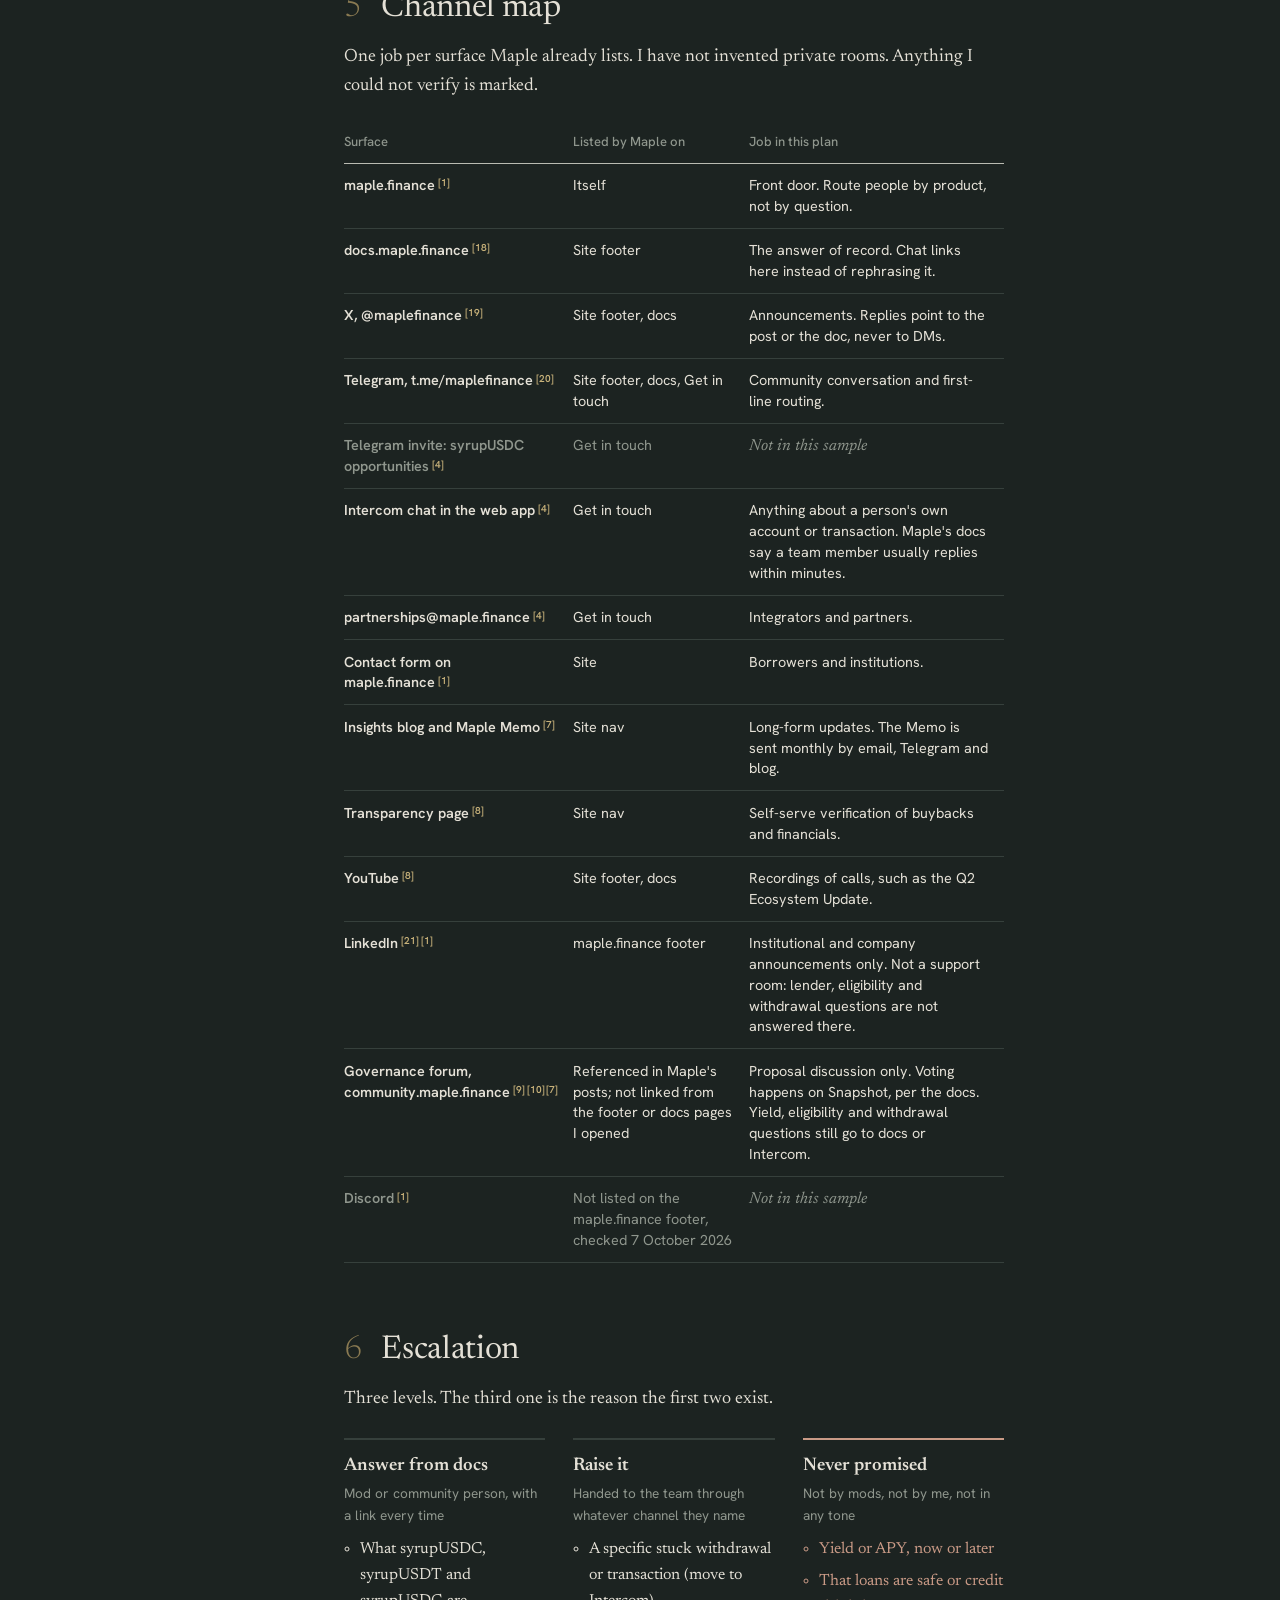
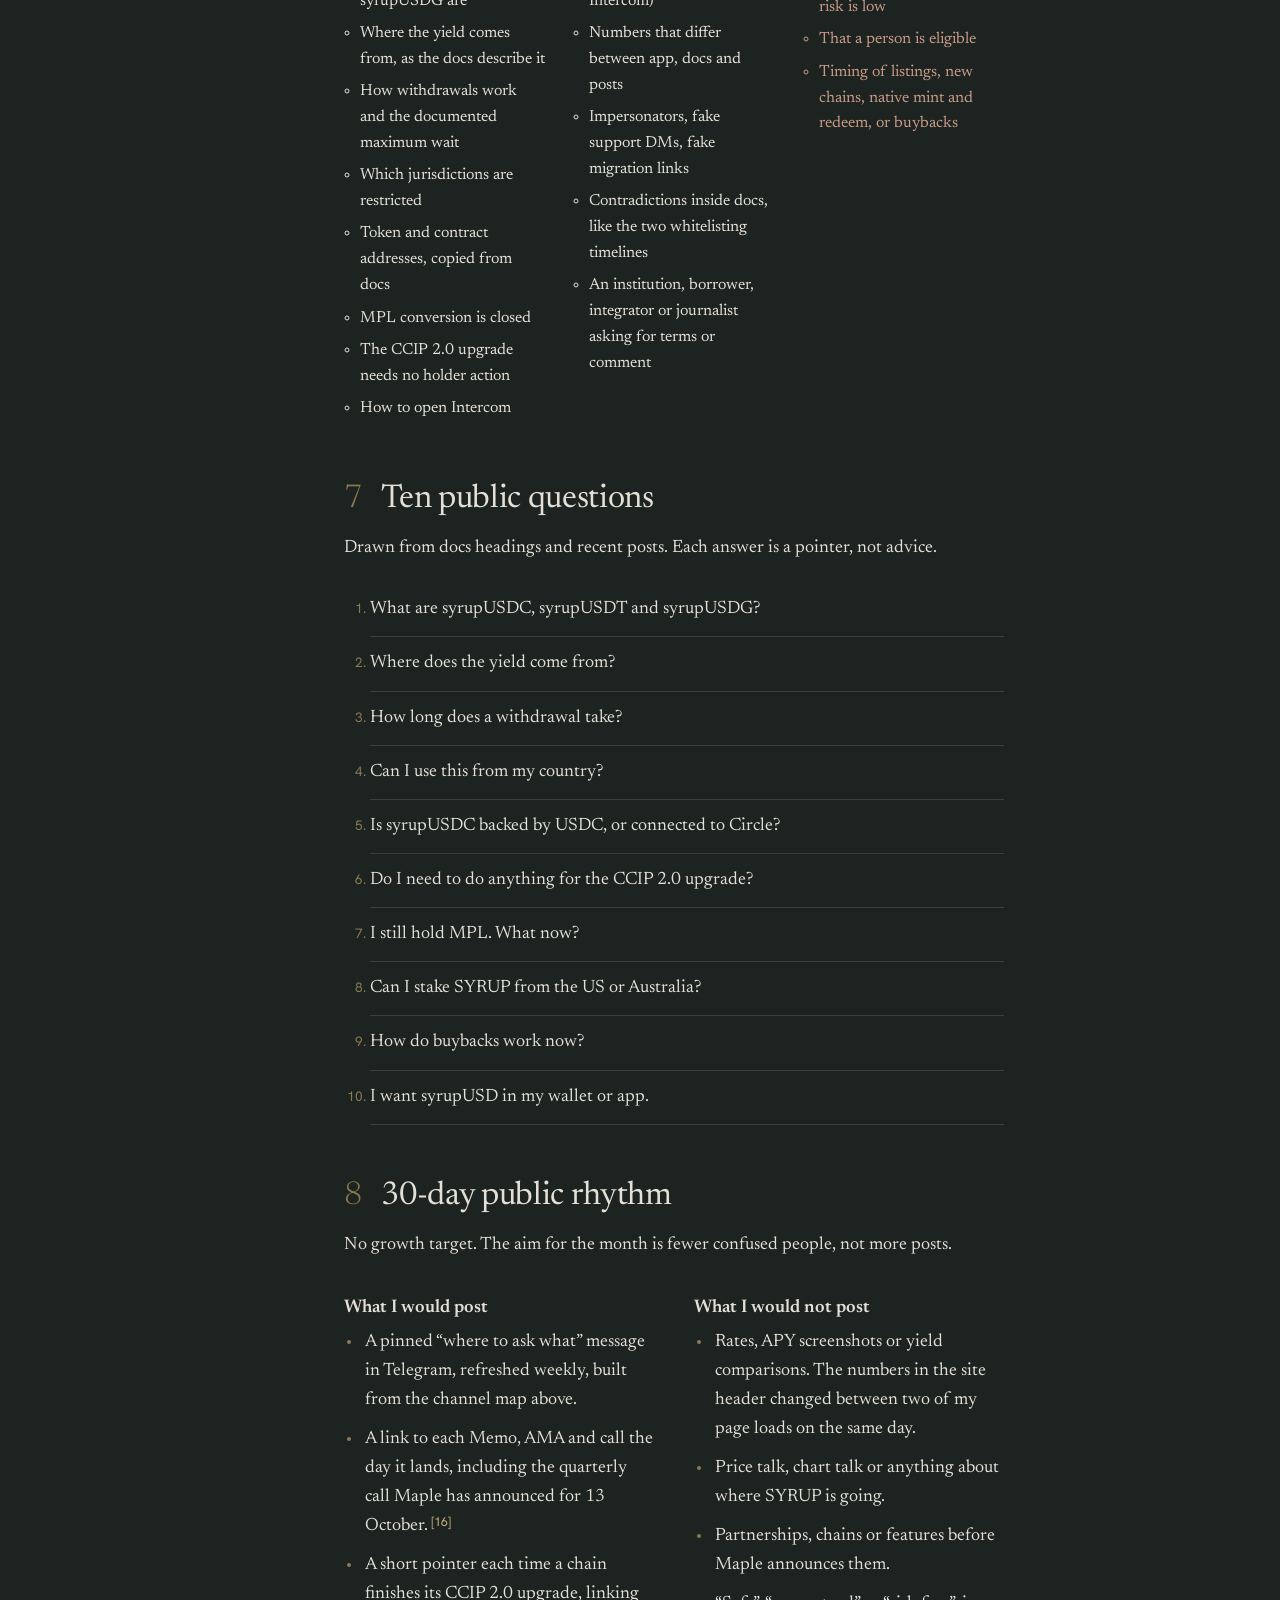
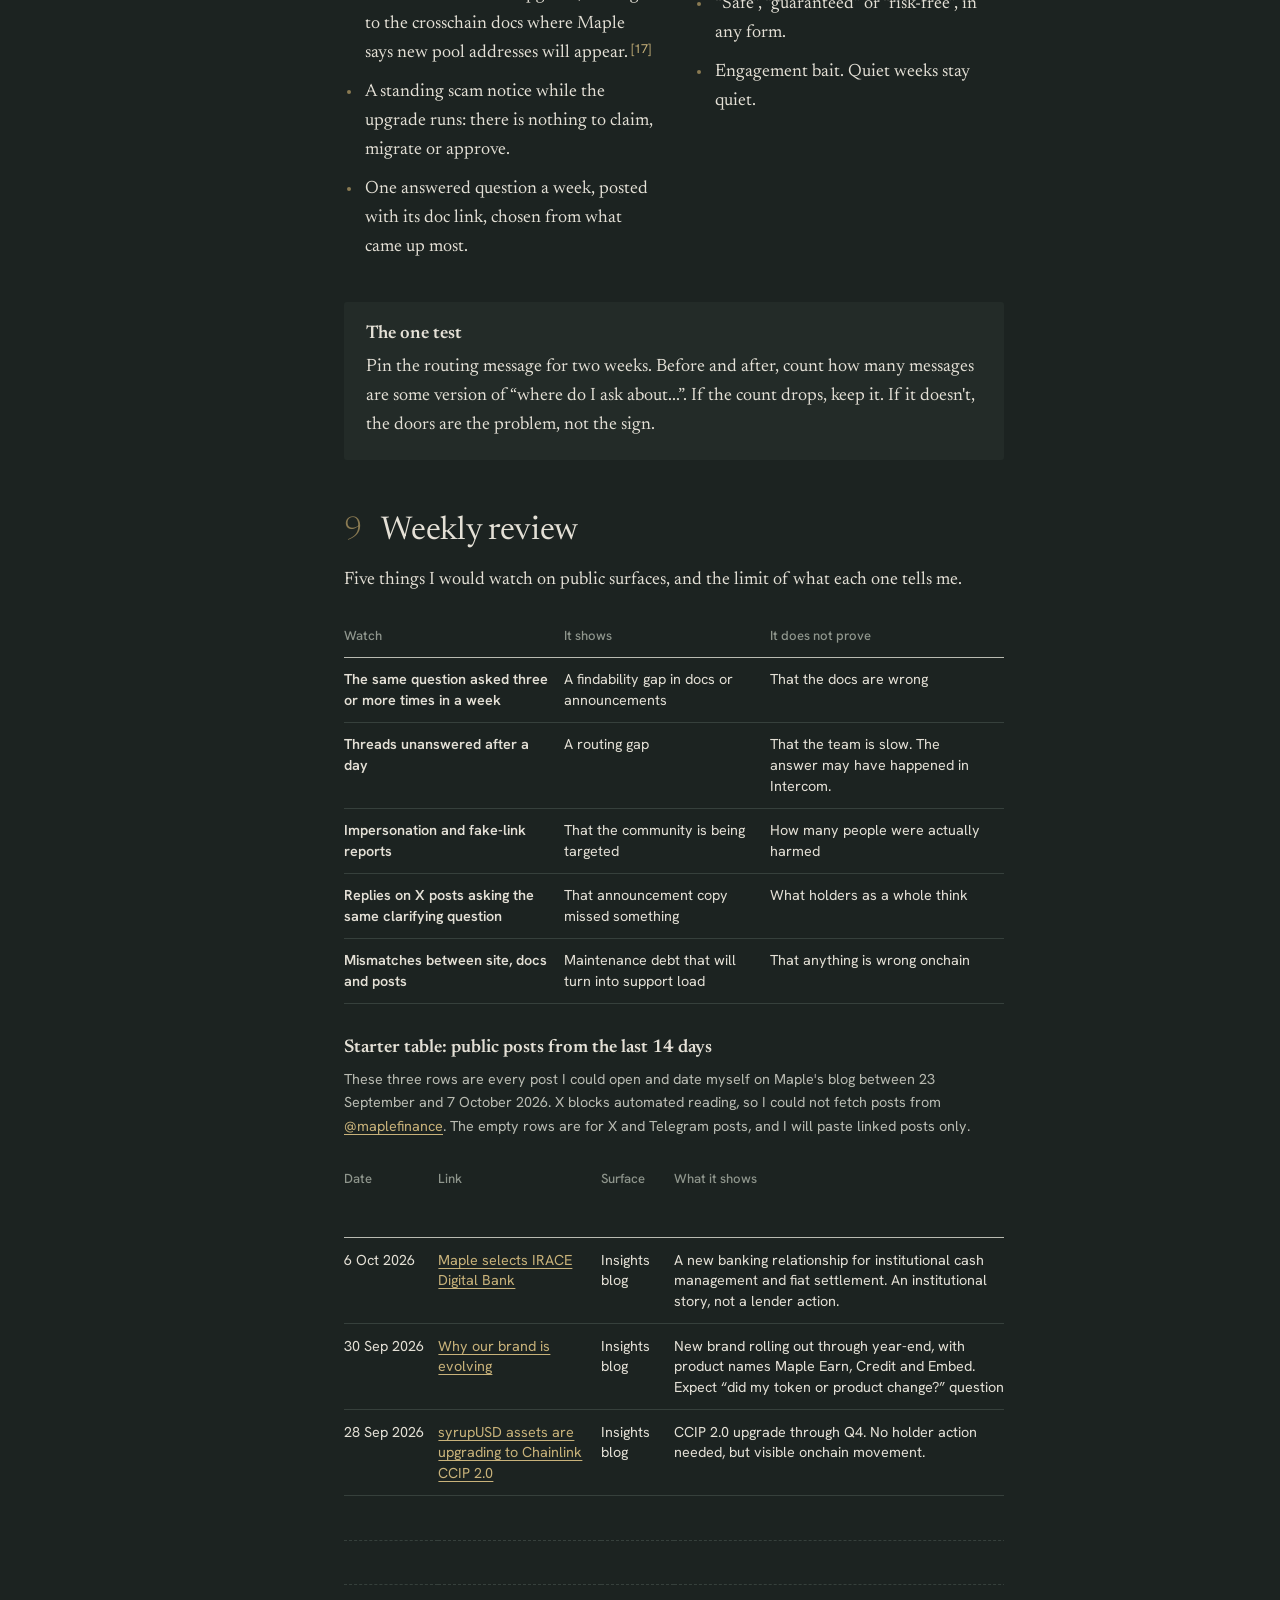
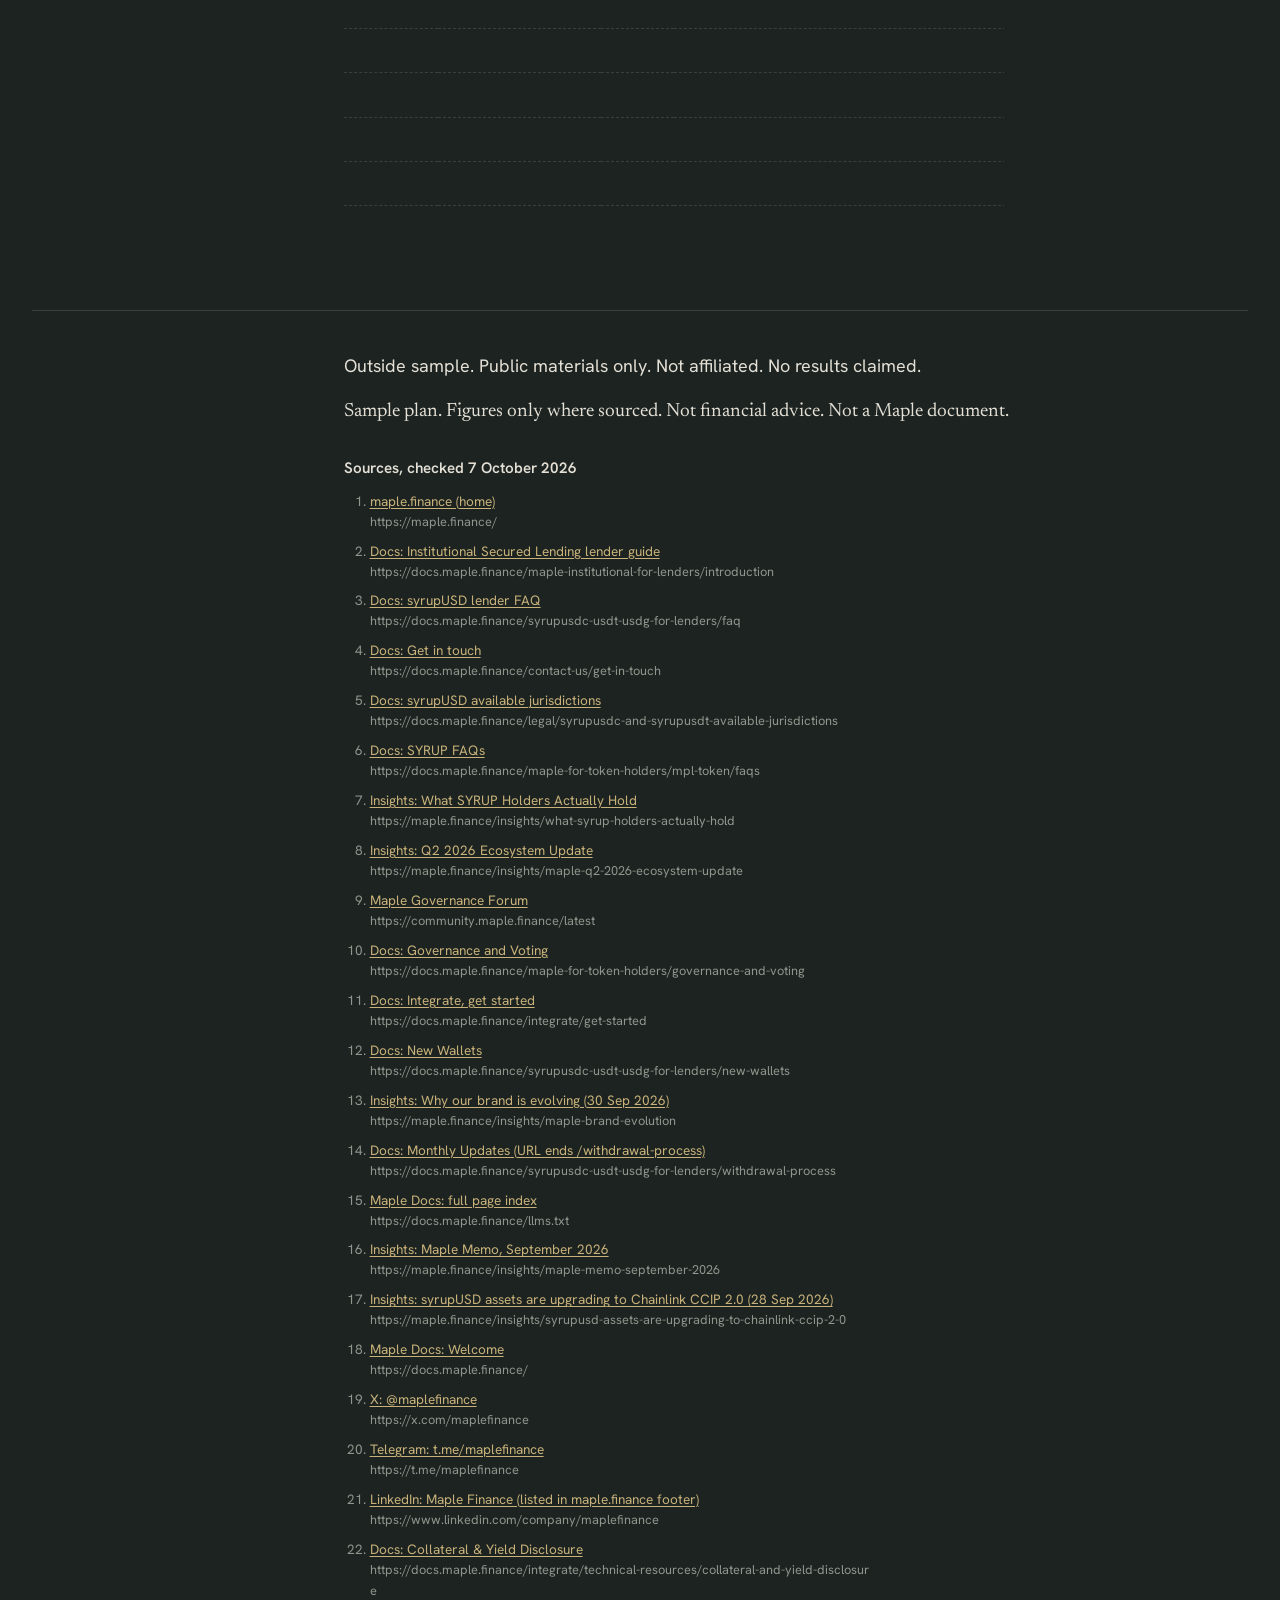
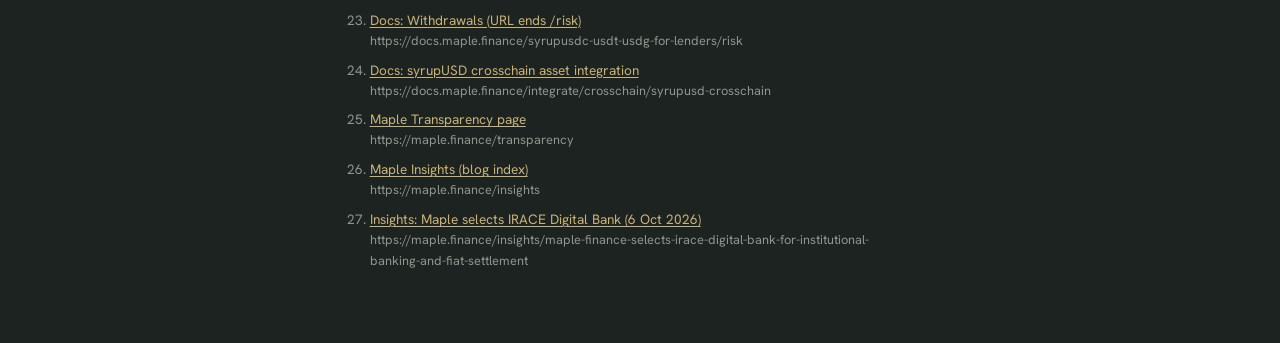
==== commit 5ad43d73: "Add files via upload" ====
--- a/index.html
+++ b/index.html
@@ -44,6 +44,7 @@
     <section id="what">
       <h2><span class="n">1</span>What this is</h2>
       <p class="lede">This is a sample community-operations plan for Maple Finance, written from the outside using only Maple's public site, docs, blog and the channels Maple itself lists. Maple is the object of the exercise; the method, how I split audiences, route questions, escalate and review, is mine and would carry over to any protocol. I have no access to Maple's team, tools or data, and nothing here describes how Maple actually runs its community. I claim no results, because I have not done this work for Maple.</p>
+      <p class="also">Shorter contrasts, same method: <a href="centrifuge.html">Centrifuge</a>, whose public story has moved on from its first framing, and <a href="plume.html">Plume</a>, where the product surface is wide but the routing between channels is thin.</p>
     </section>
 
     <section id="who">
@@ -126,6 +127,7 @@
 </div>
 
 <footer class="foot">
+  <p class="disclaim-all">Outside sample. Public materials only. Not affiliated. No results claimed.</p>
   <p class="disclaim">Sample plan. Figures only where sourced. Not financial advice. Not a Maple document.</p>
   <h2 class="src-head">Sources, checked <span data-checked></span></h2>
   <ol class="sources" data-sources></ol>
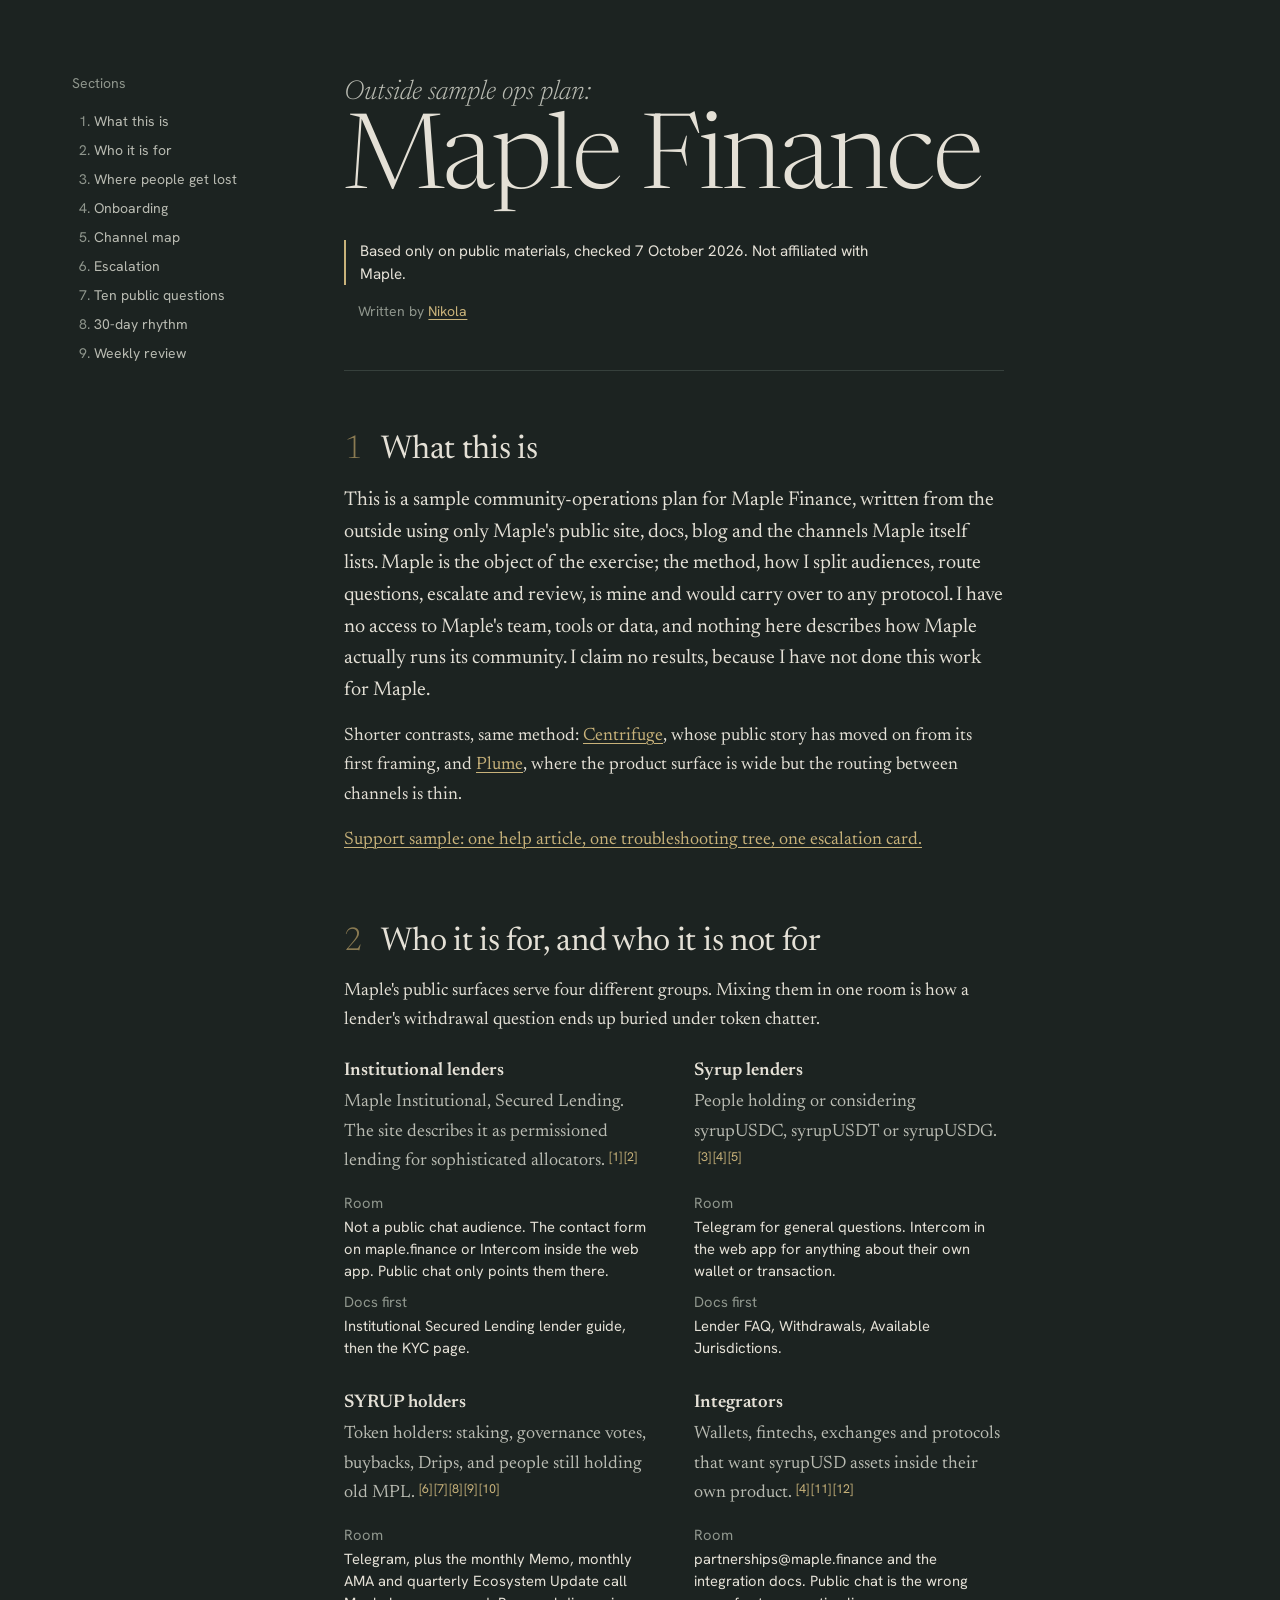
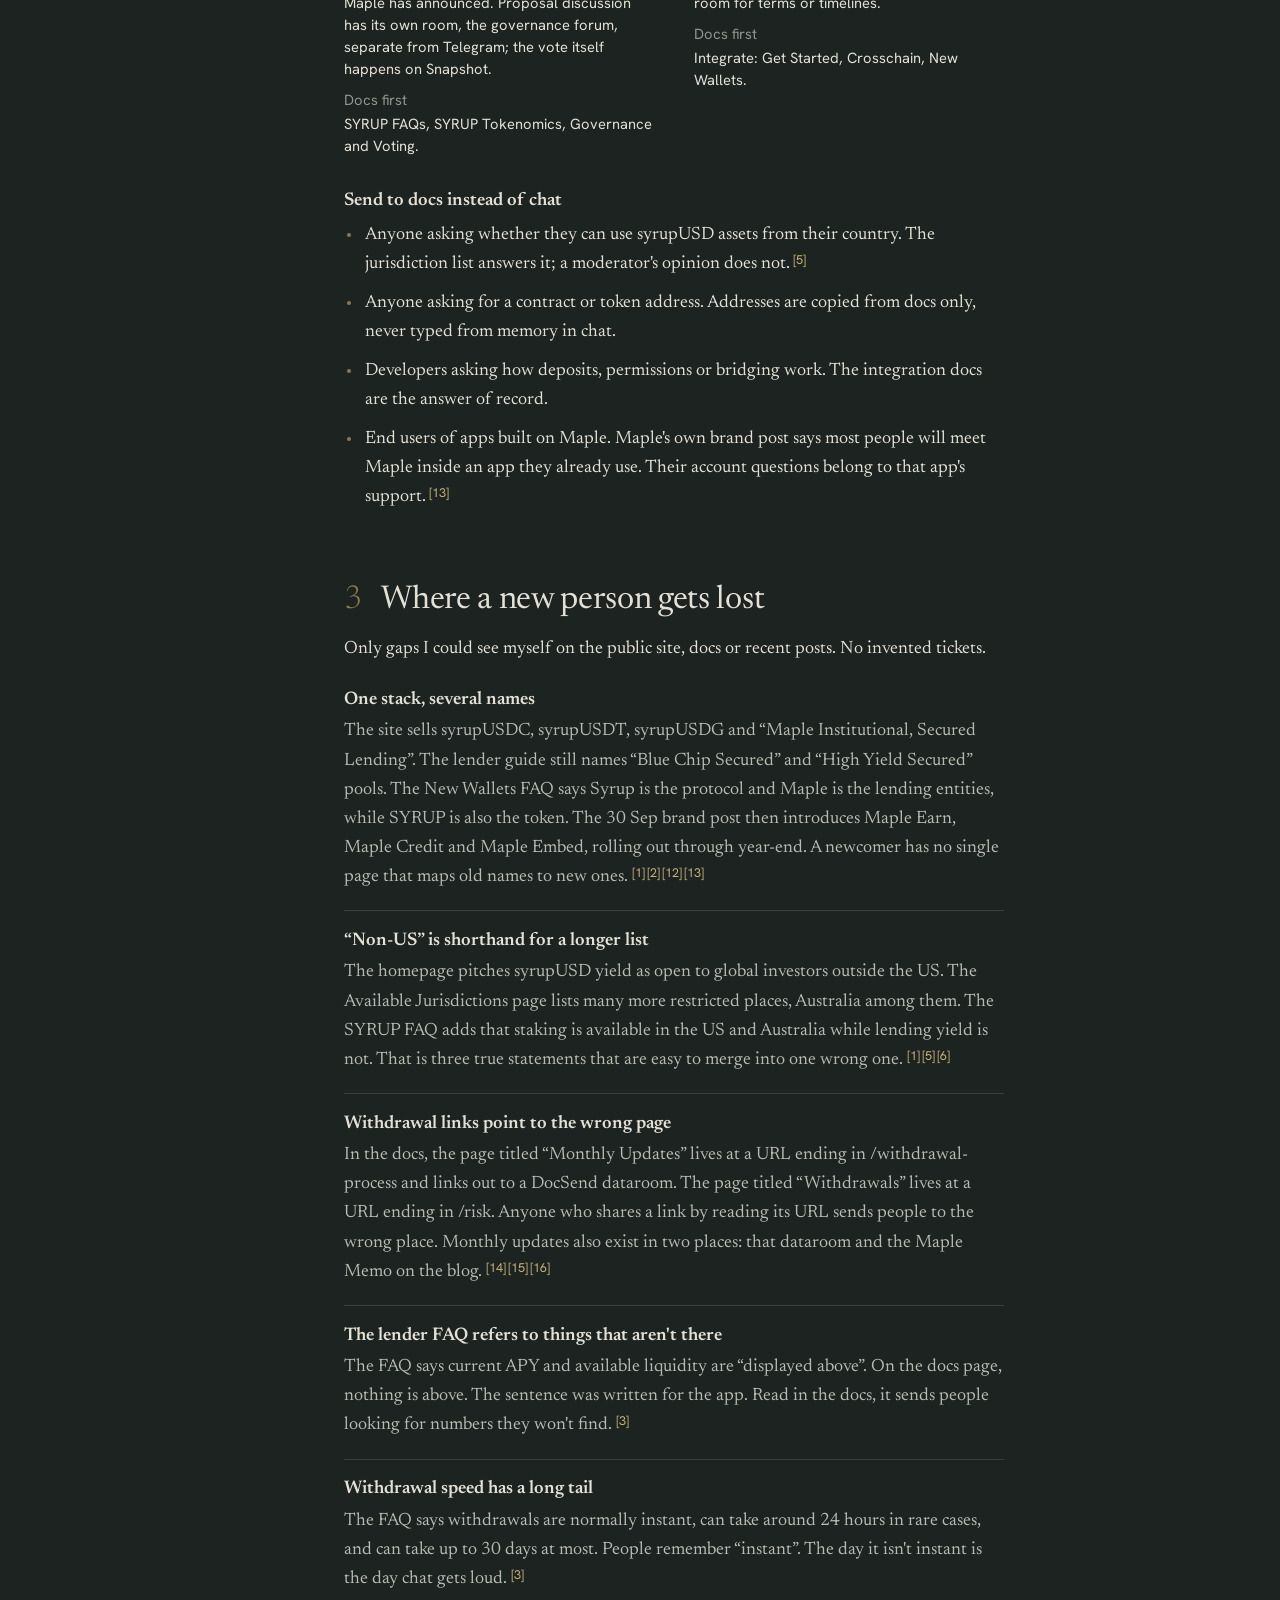
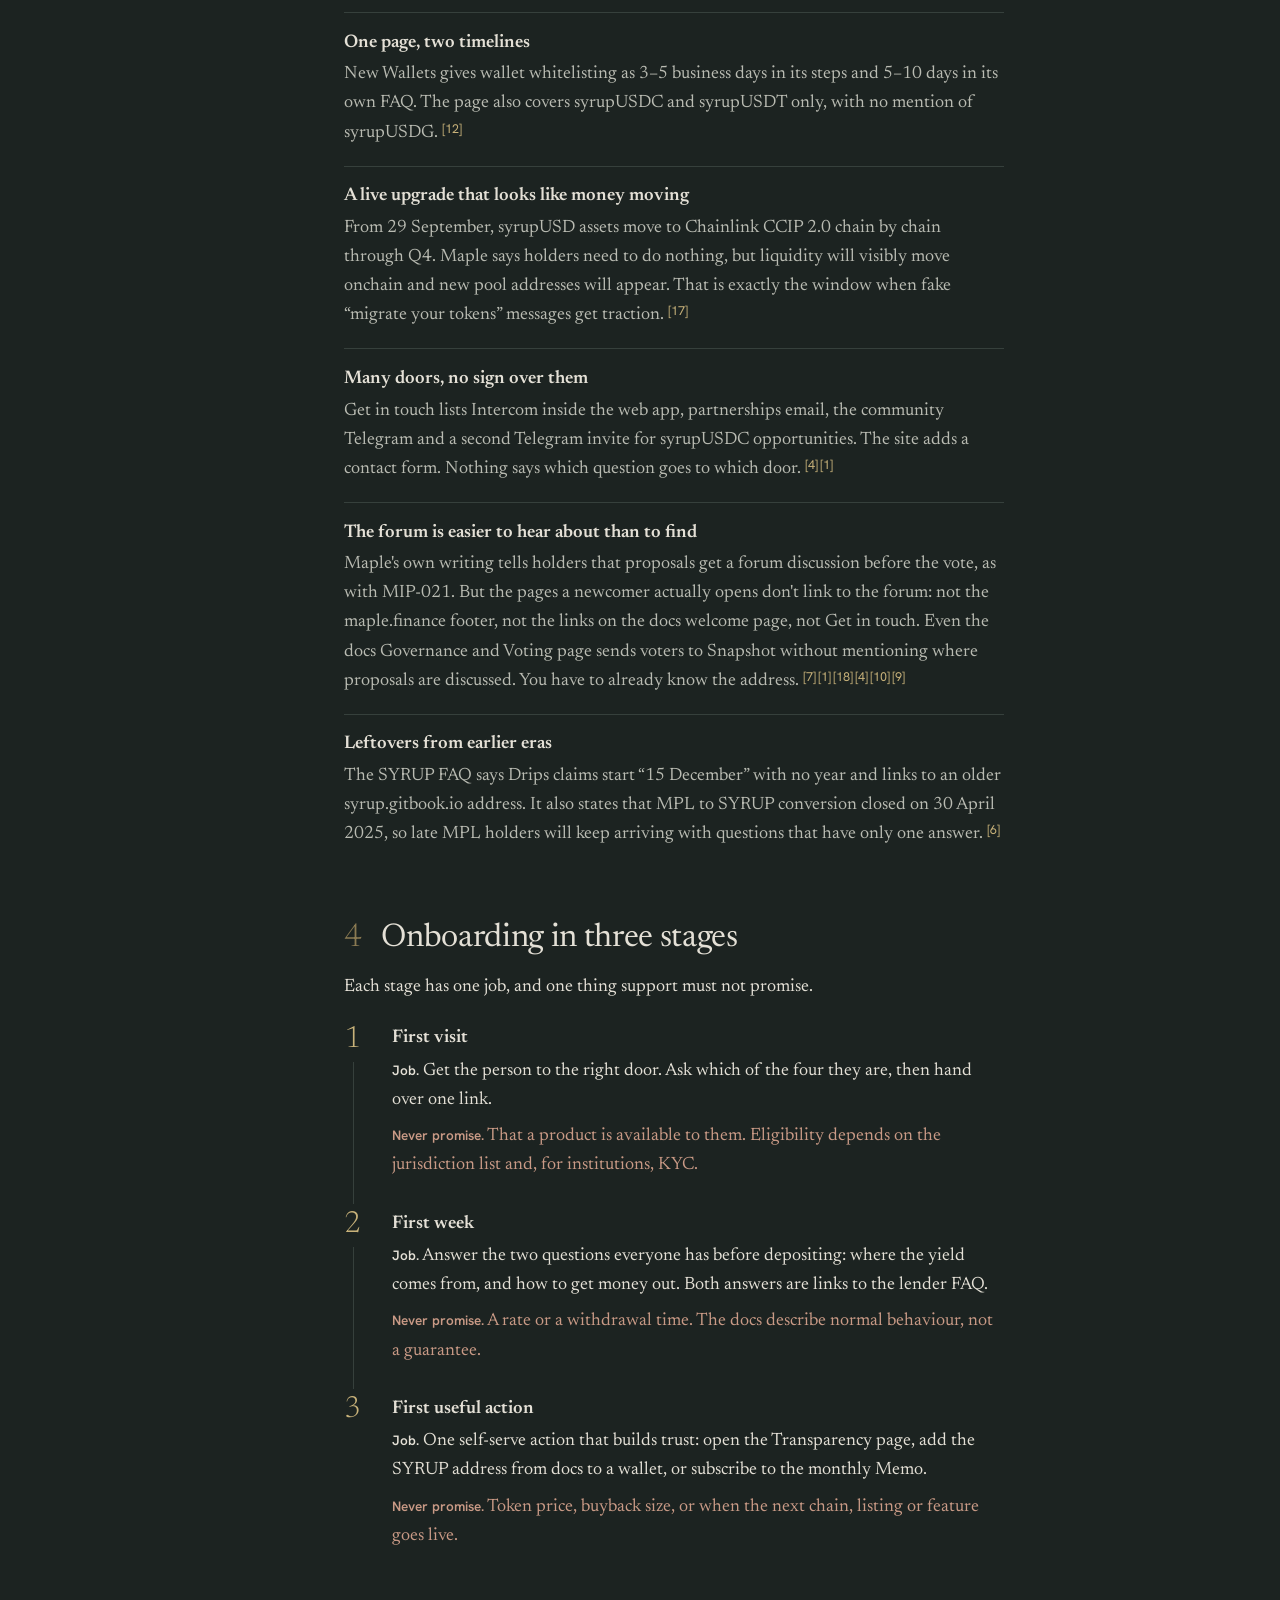
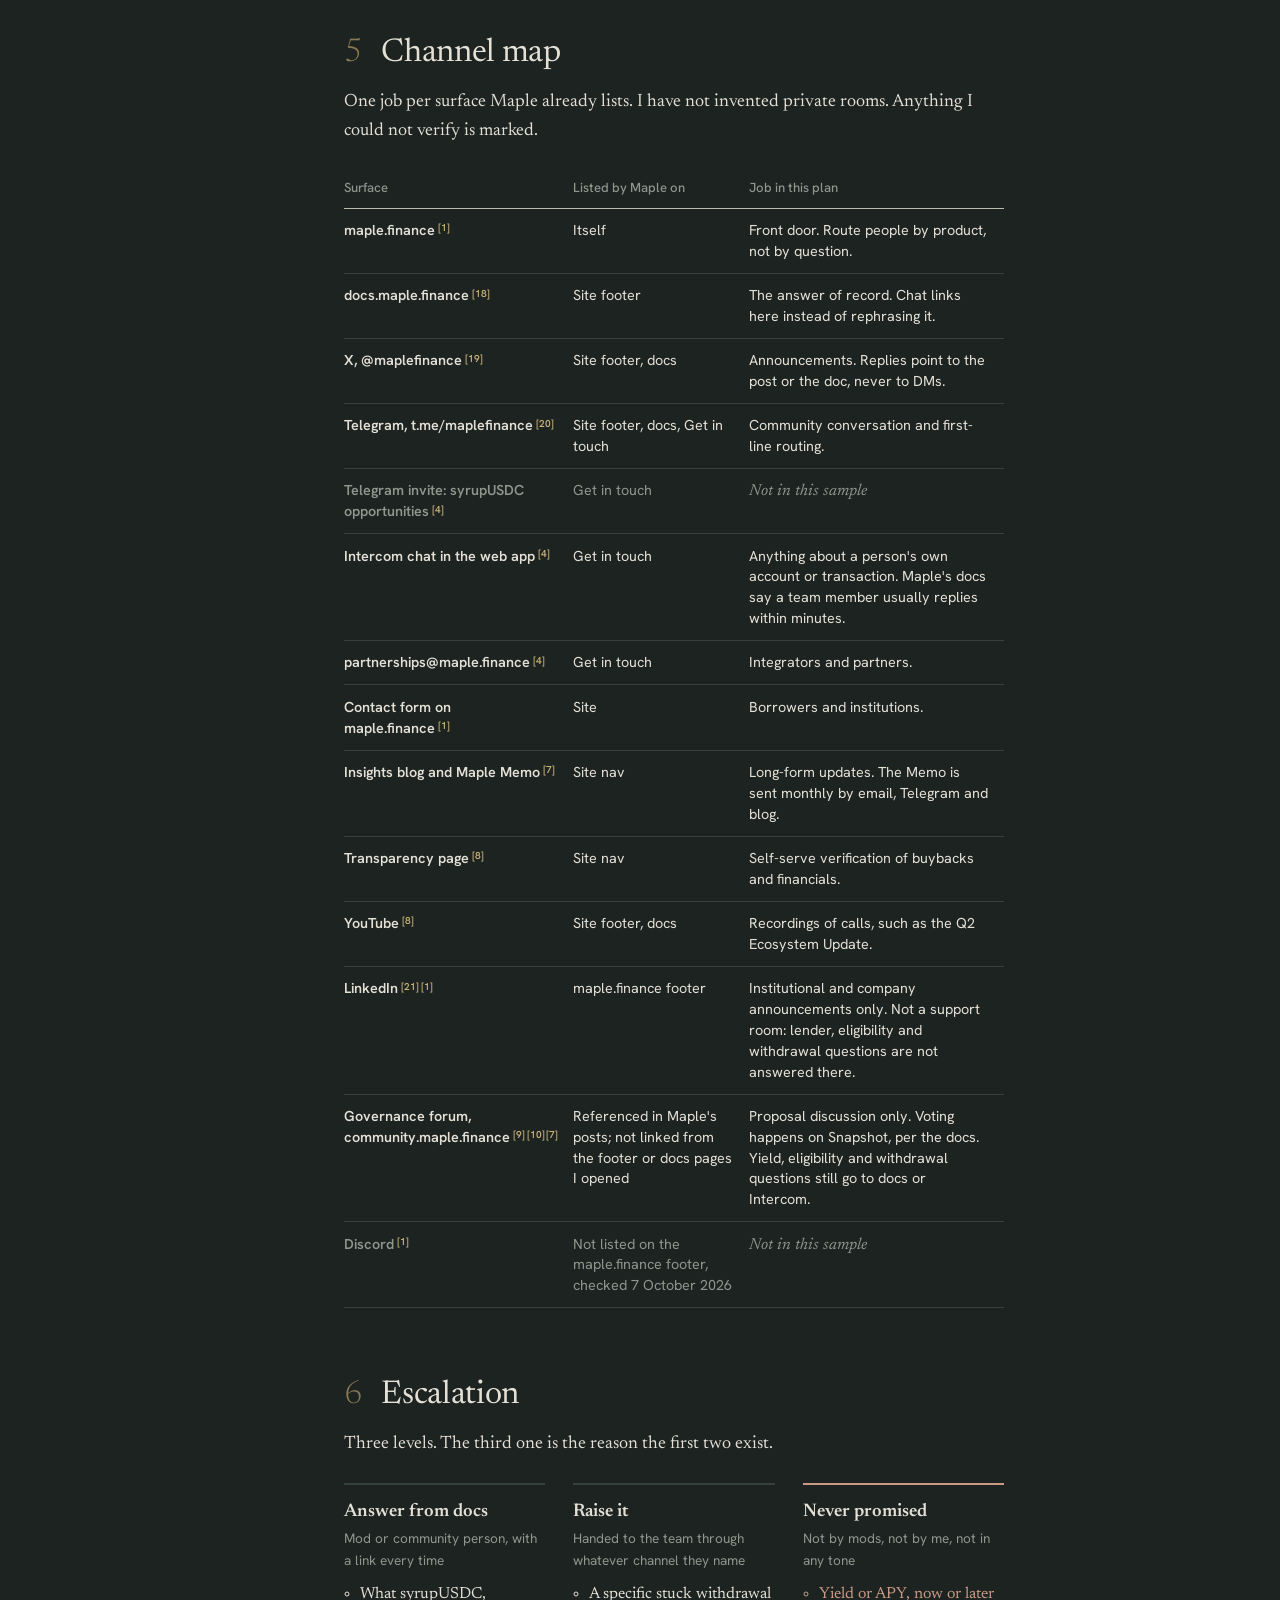
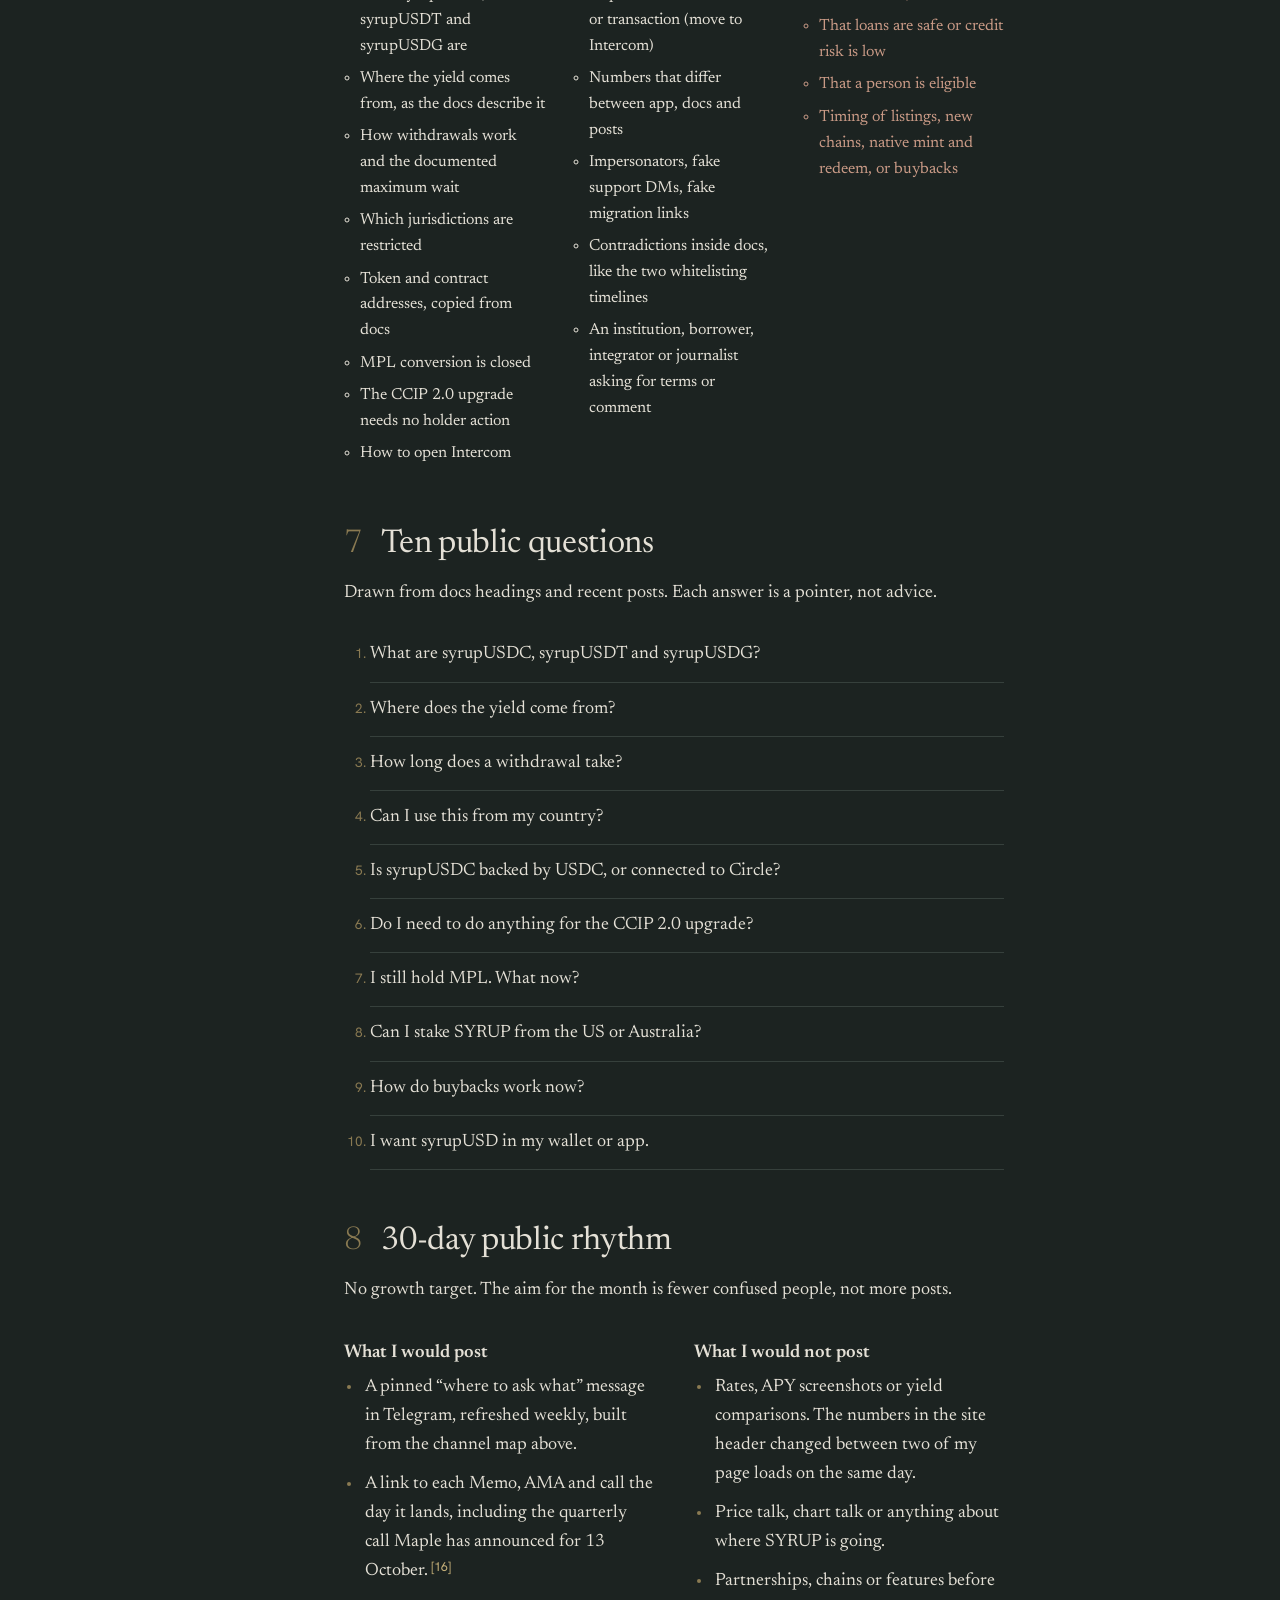
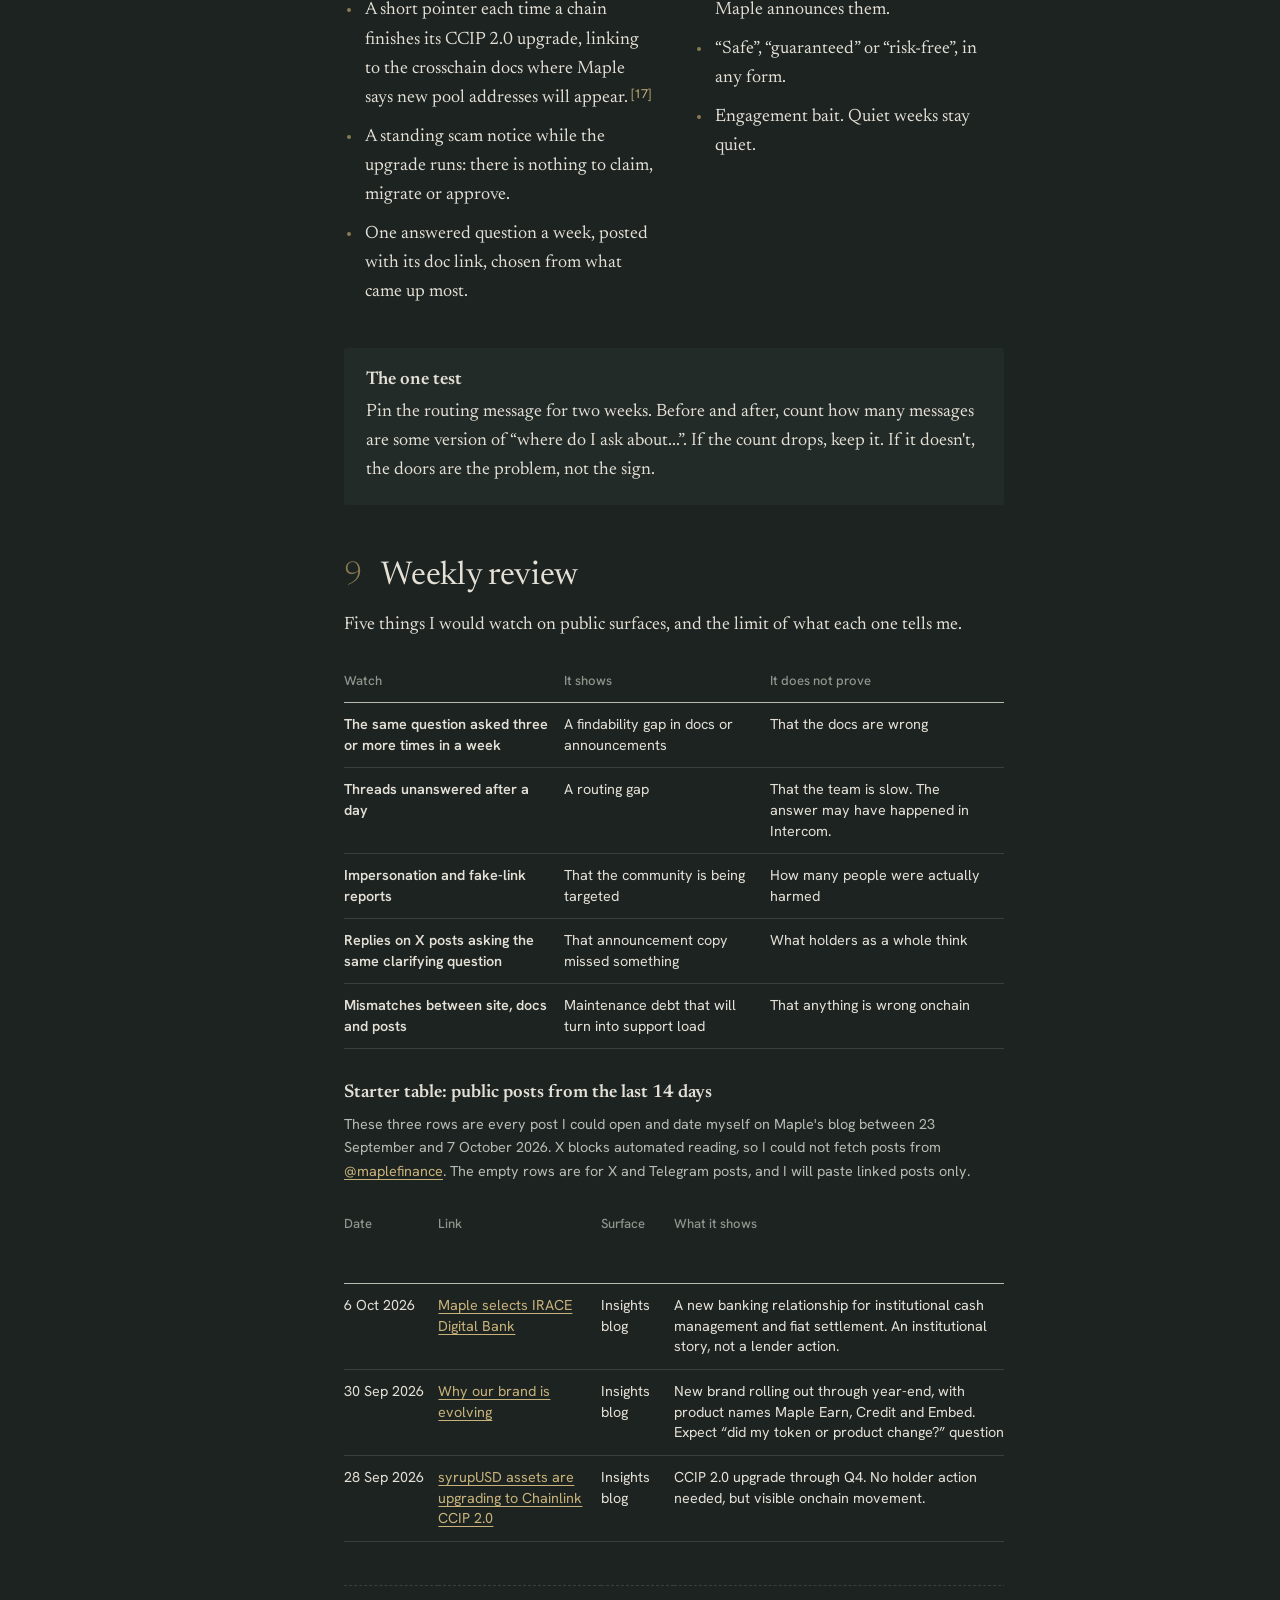
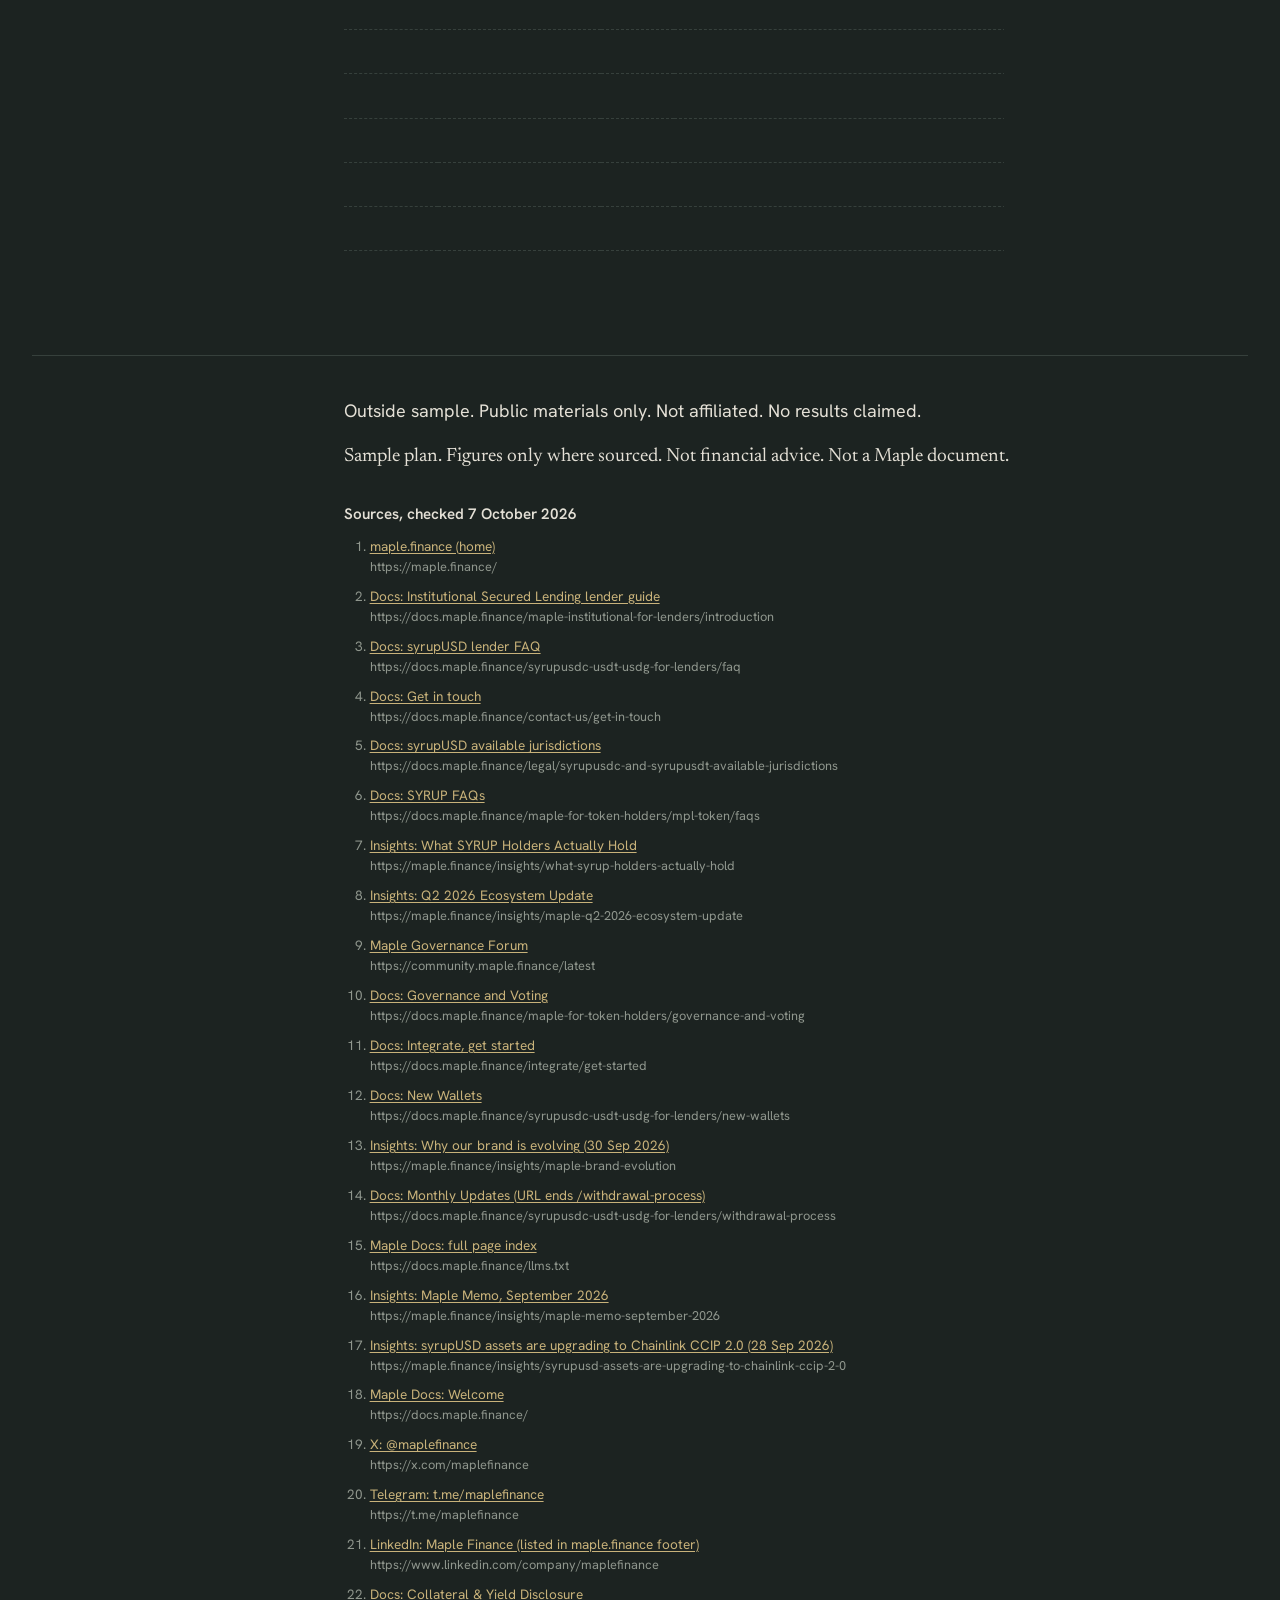
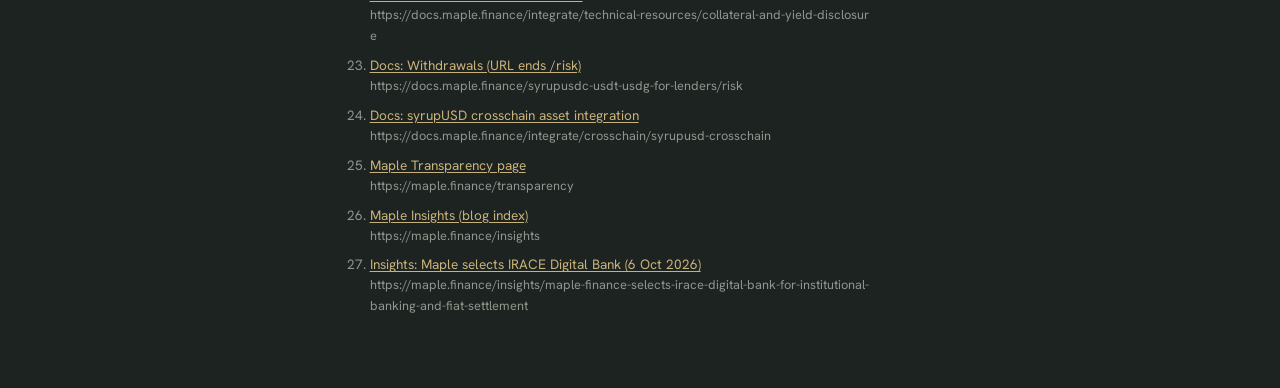
==== commit 99086950: "Add files via upload" ====
--- a/index.html
+++ b/index.html
@@ -45,6 +45,7 @@
       <h2><span class="n">1</span>What this is</h2>
       <p class="lede">This is a sample community-operations plan for Maple Finance, written from the outside using only Maple's public site, docs, blog and the channels Maple itself lists. Maple is the object of the exercise; the method, how I split audiences, route questions, escalate and review, is mine and would carry over to any protocol. I have no access to Maple's team, tools or data, and nothing here describes how Maple actually runs its community. I claim no results, because I have not done this work for Maple.</p>
       <p class="also">Shorter contrasts, same method: <a href="centrifuge.html">Centrifuge</a>, whose public story has moved on from its first framing, and <a href="plume.html">Plume</a>, where the product surface is wide but the routing between channels is thin.</p>
+      <p class="also"><a href="support.html">Support sample: one help article, one troubleshooting tree, one escalation card.</a></p>
     </section>
 
     <section id="who">
--- a/styles.css
+++ b/styles.css
@@ -217,3 +217,29 @@
   .rail, .skip { display: none; }
   a { color: #000; }
 }
+/* Memos have no section rail, so they must not inherit the two-column grid. */
+.frame.single {
+  grid-template-columns: minmax(0, 1fr);
+  max-width: 46rem;
+}
+.frame.single main {
+  max-width: none;
+}
+.back {
+  font-family: var(--sans);
+  font-size: 0.875rem;
+  margin: 1.5rem 0 0;
+}
+.foot.single {
+  padding-left: 1.25rem;
+}
+@media (min-width: 64rem) {
+  .frame.single {
+    grid-template-columns: minmax(0, 1fr);
+    padding-left: 2.5rem;
+    padding-right: 2.5rem;
+  }
+  .foot.single {
+    padding-left: 2.5rem;
+  }
+}
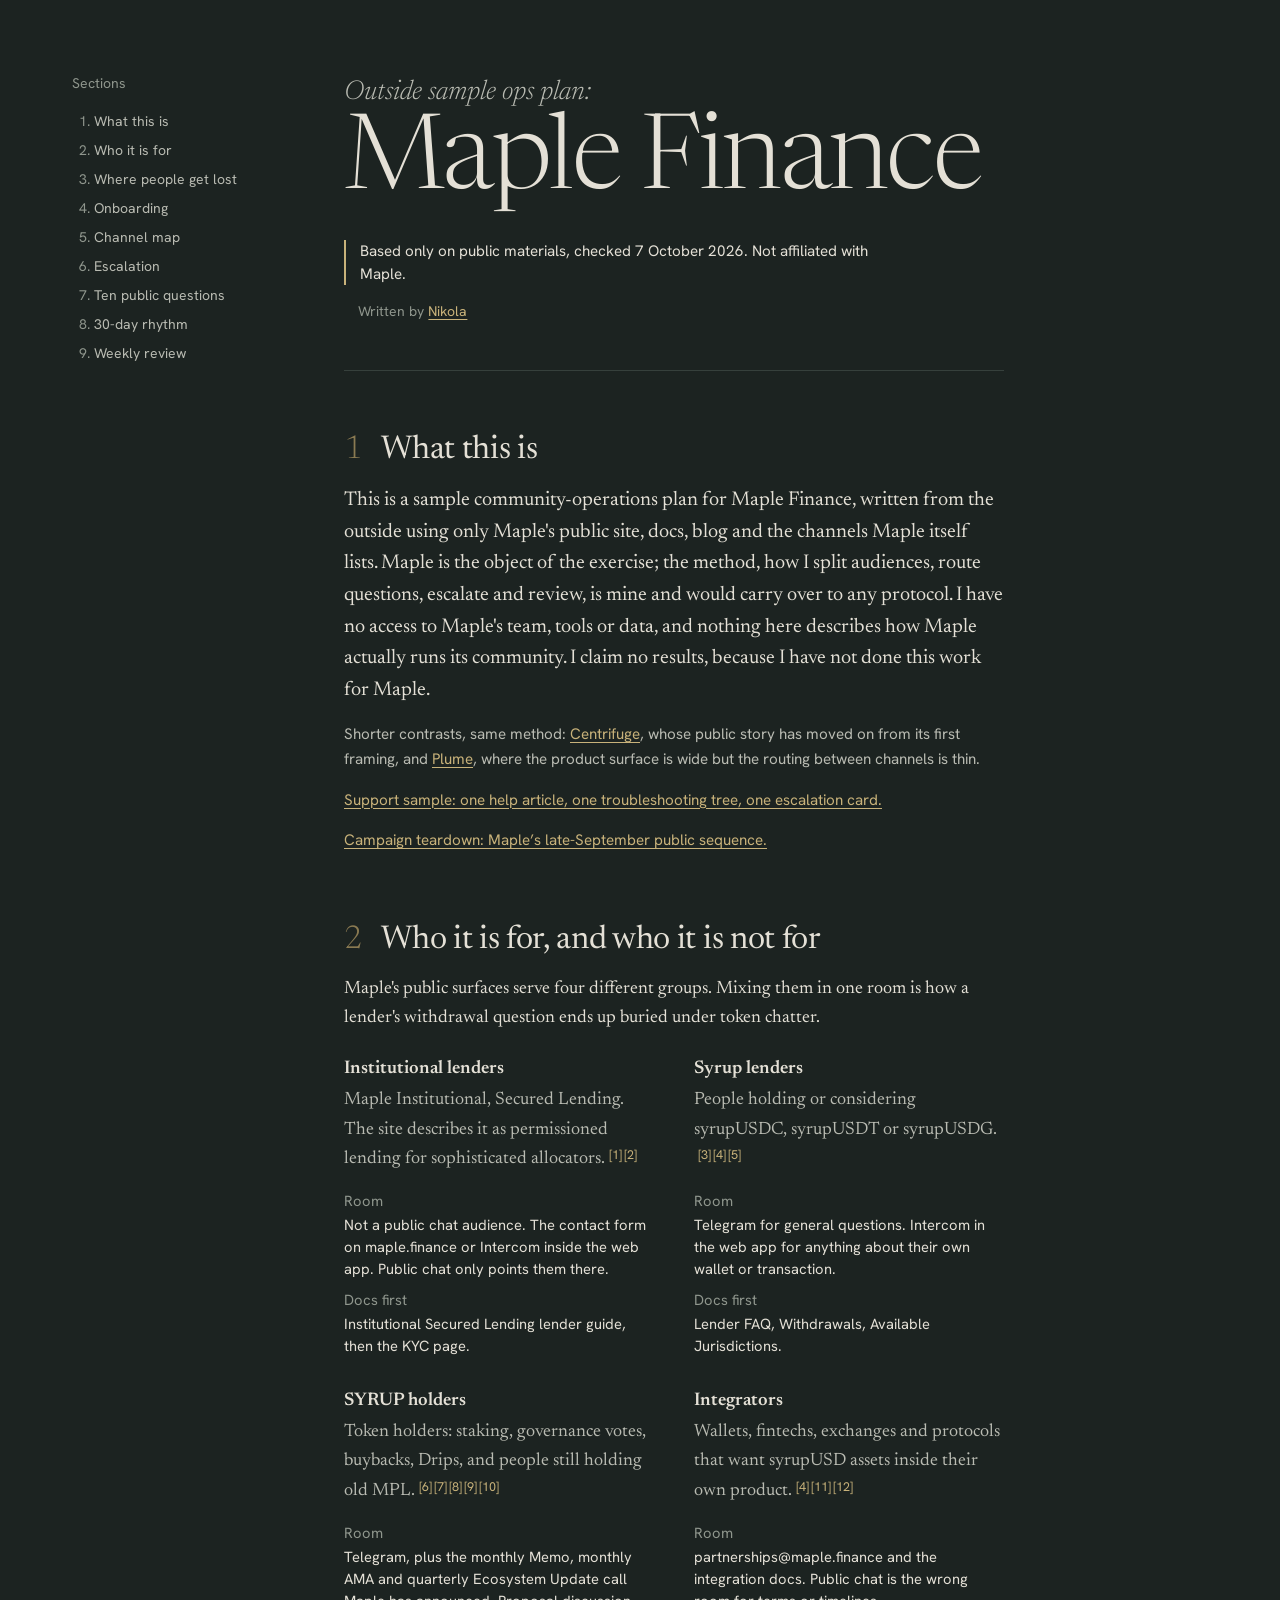
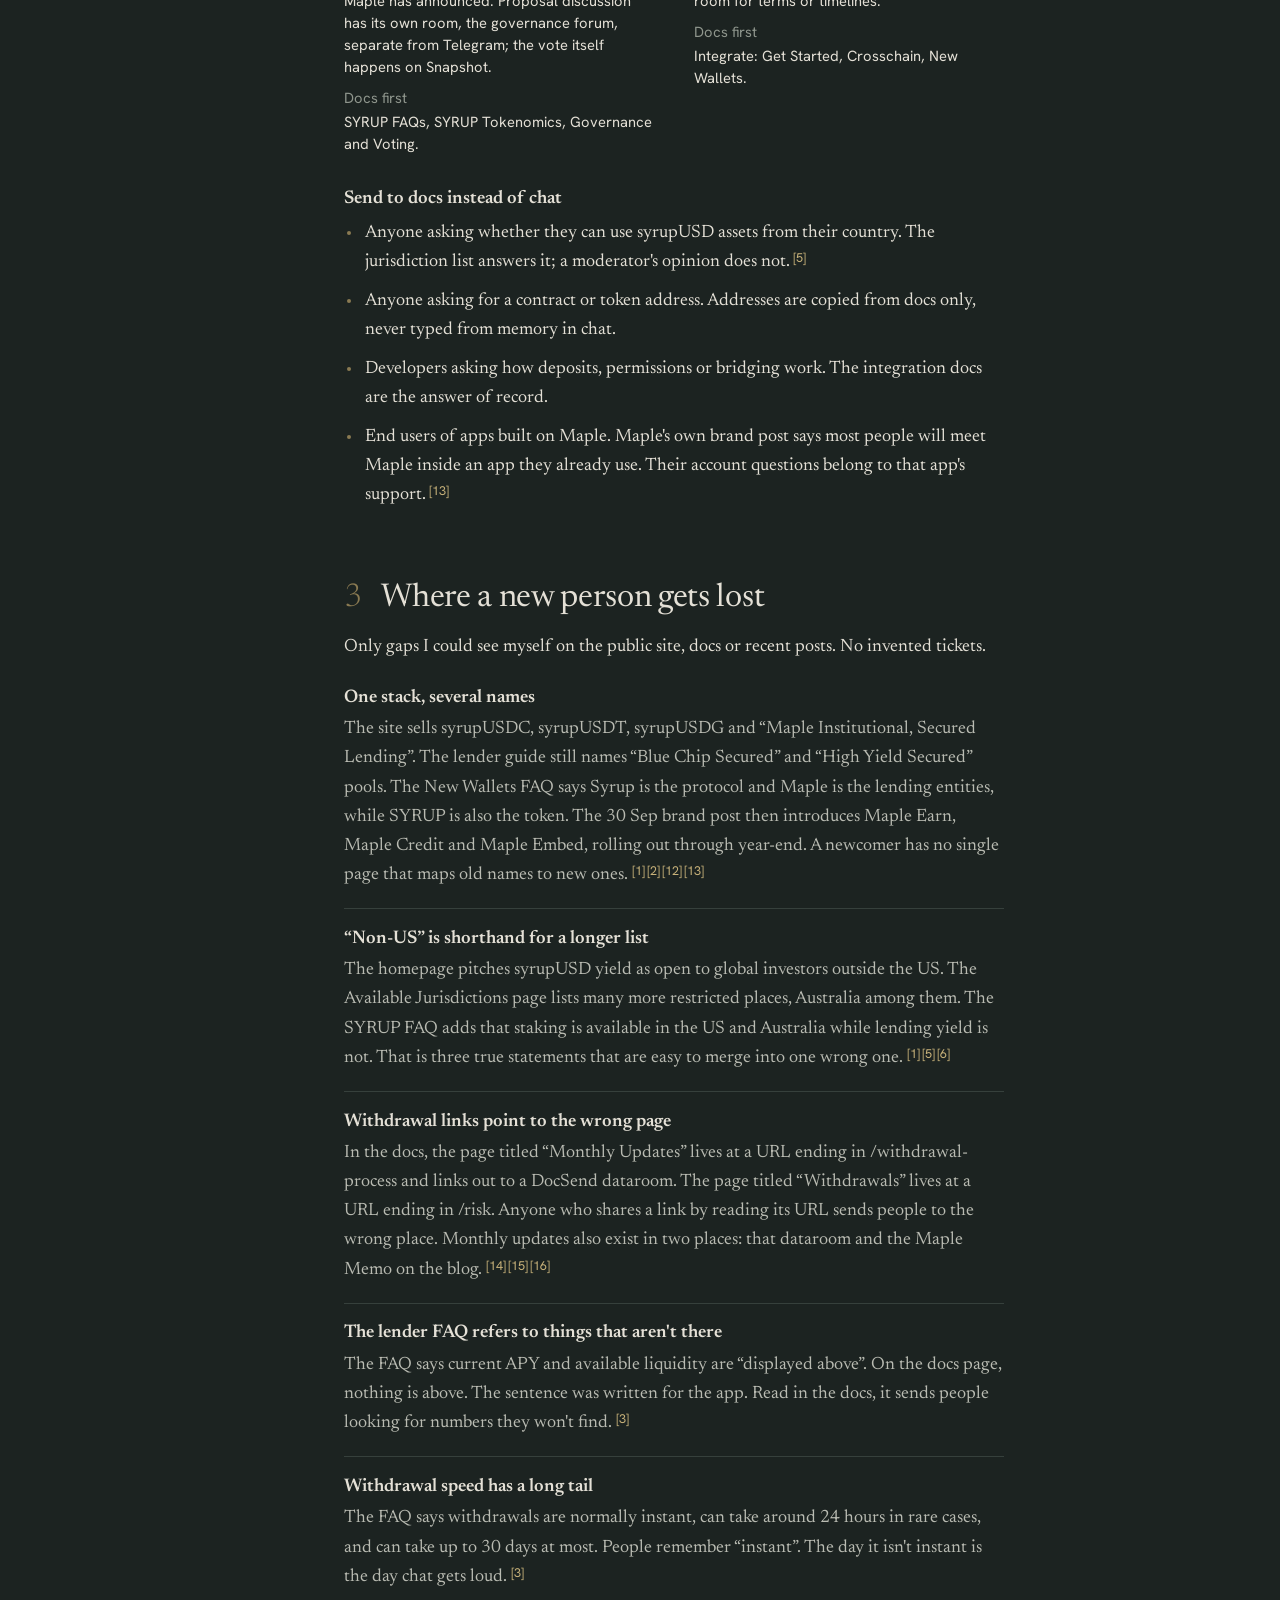
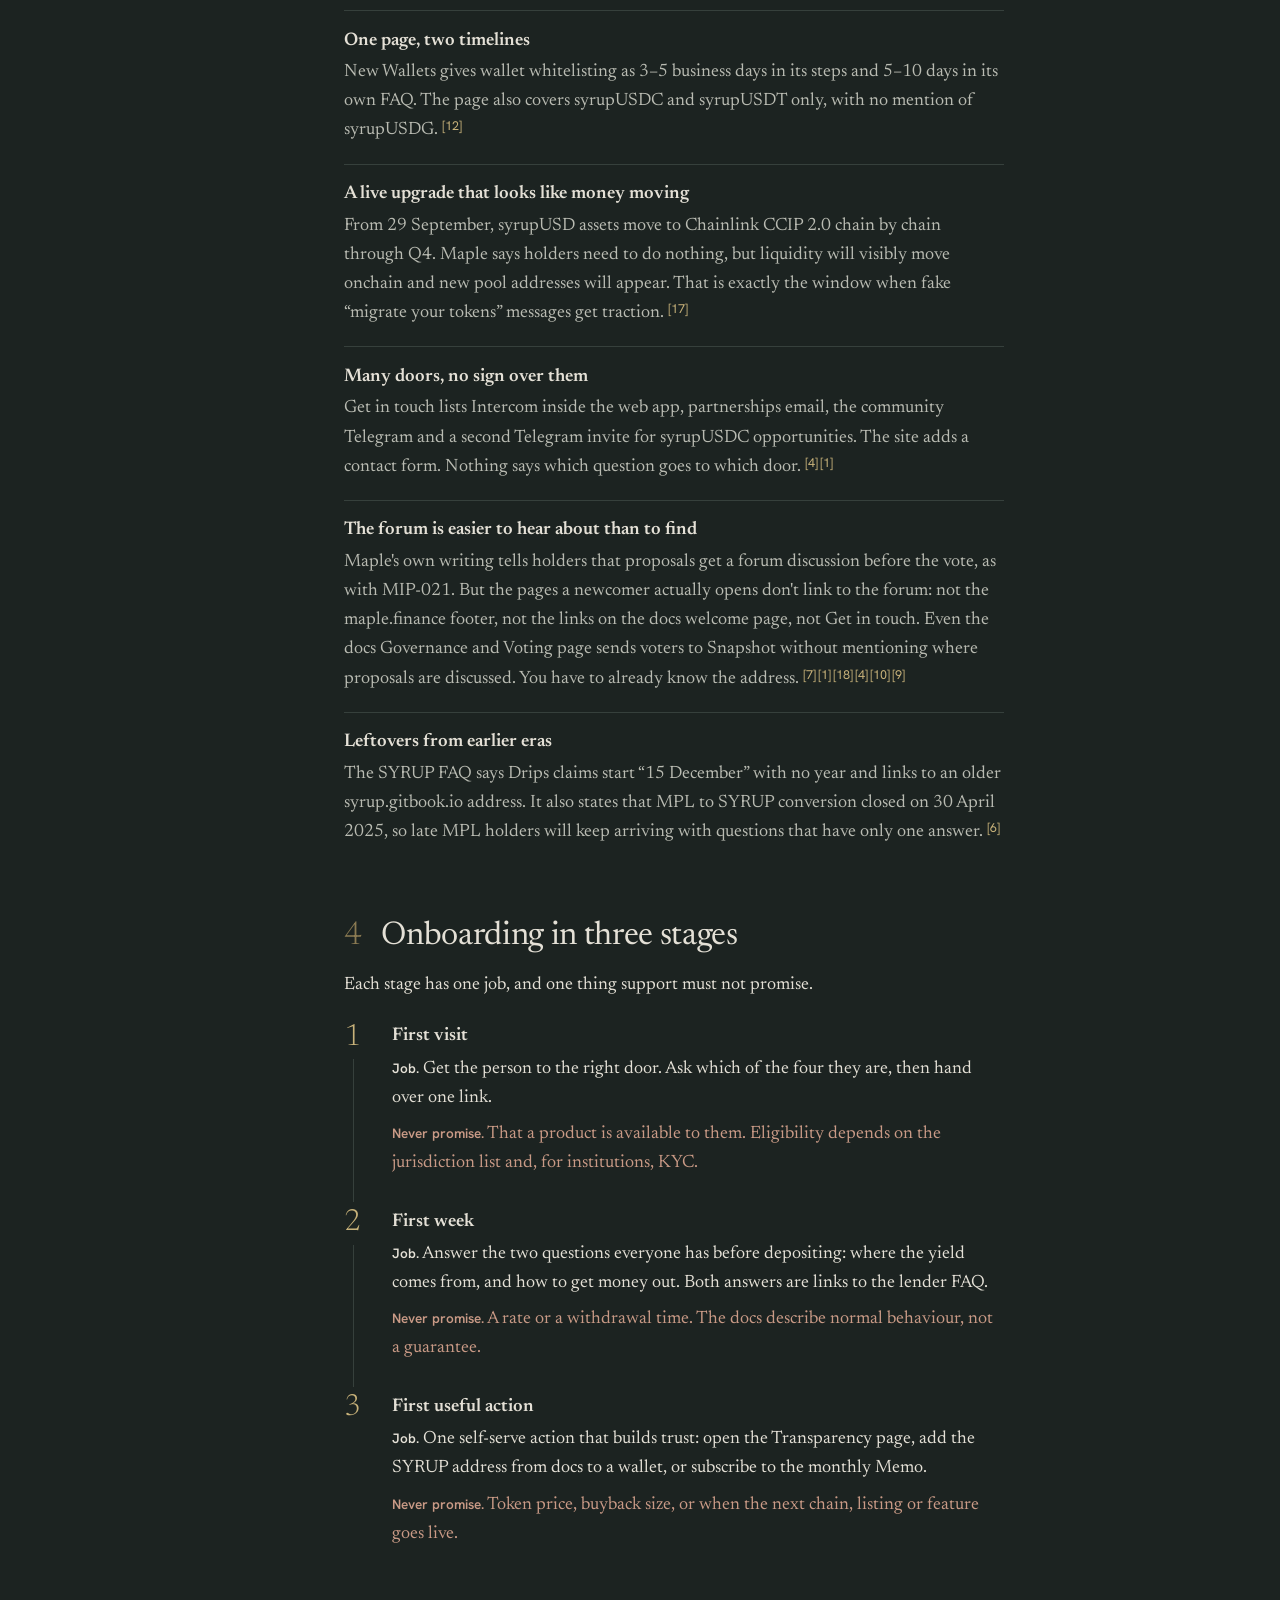
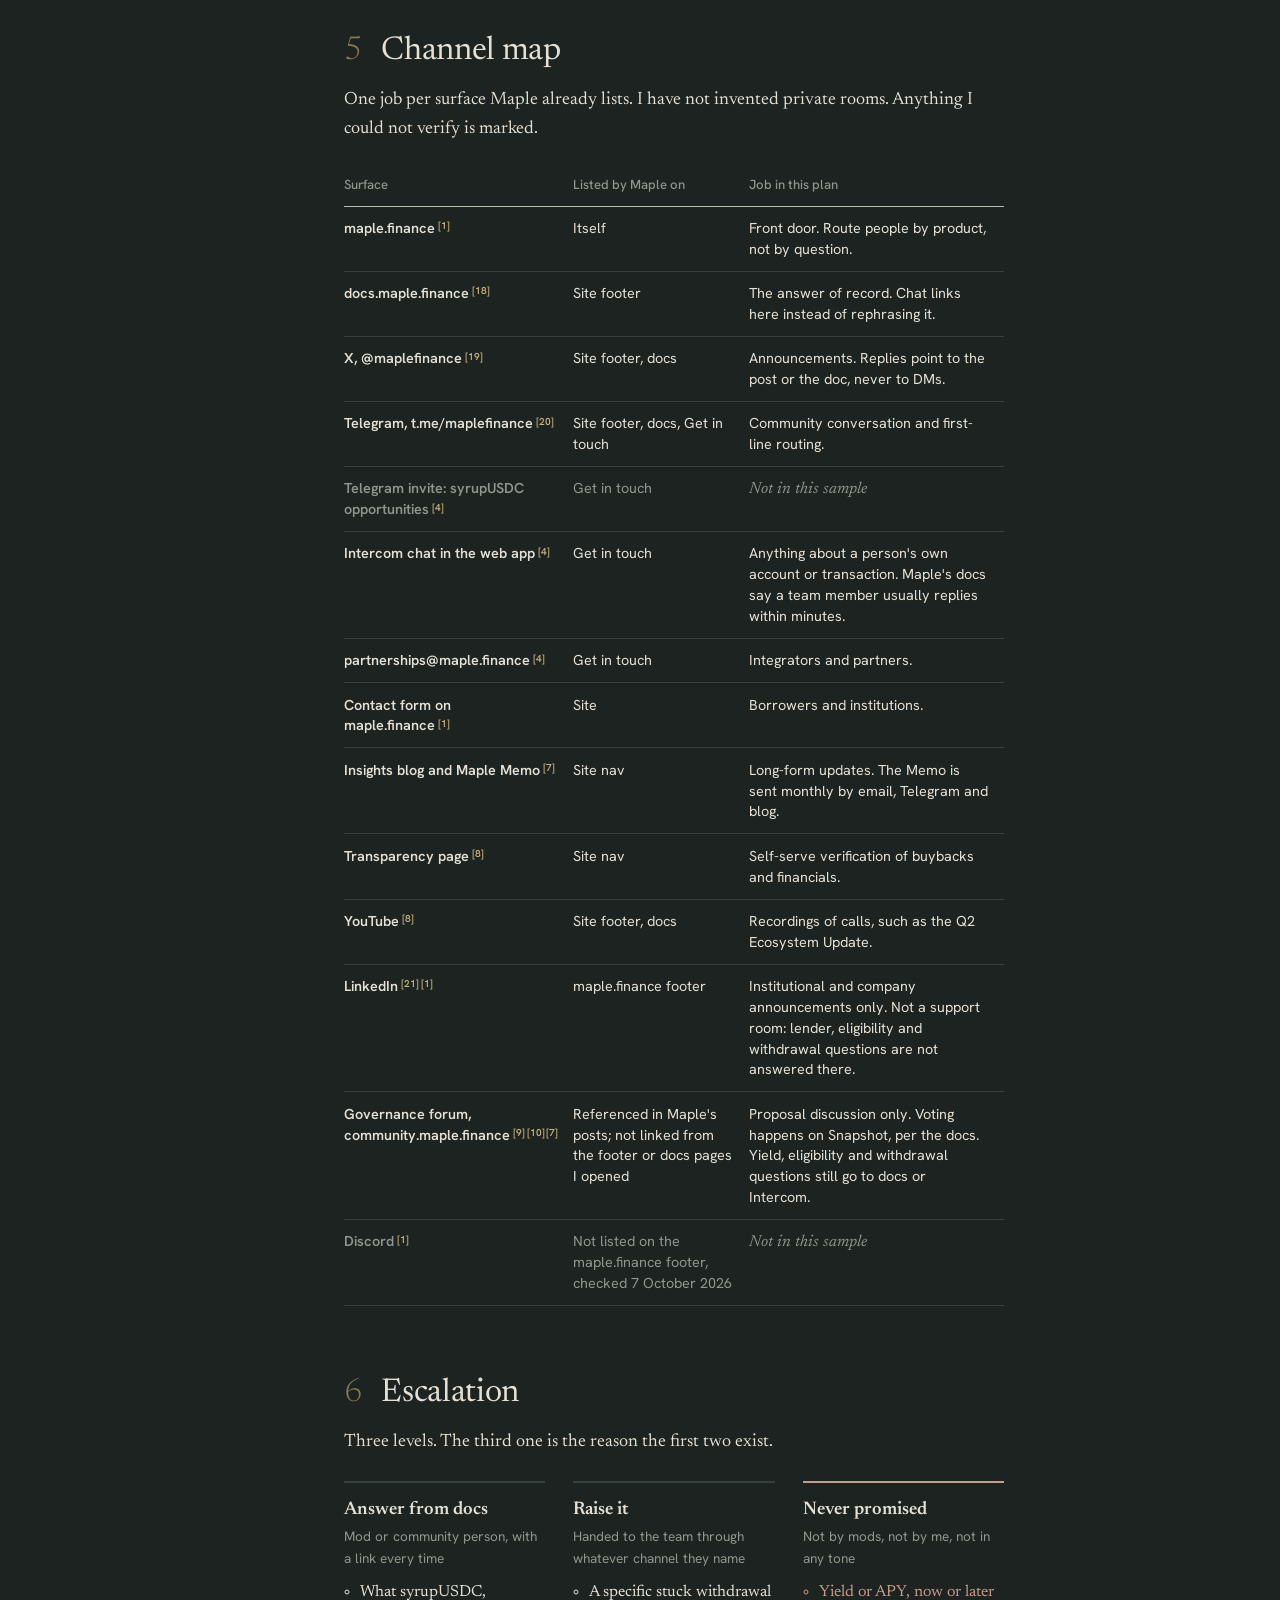
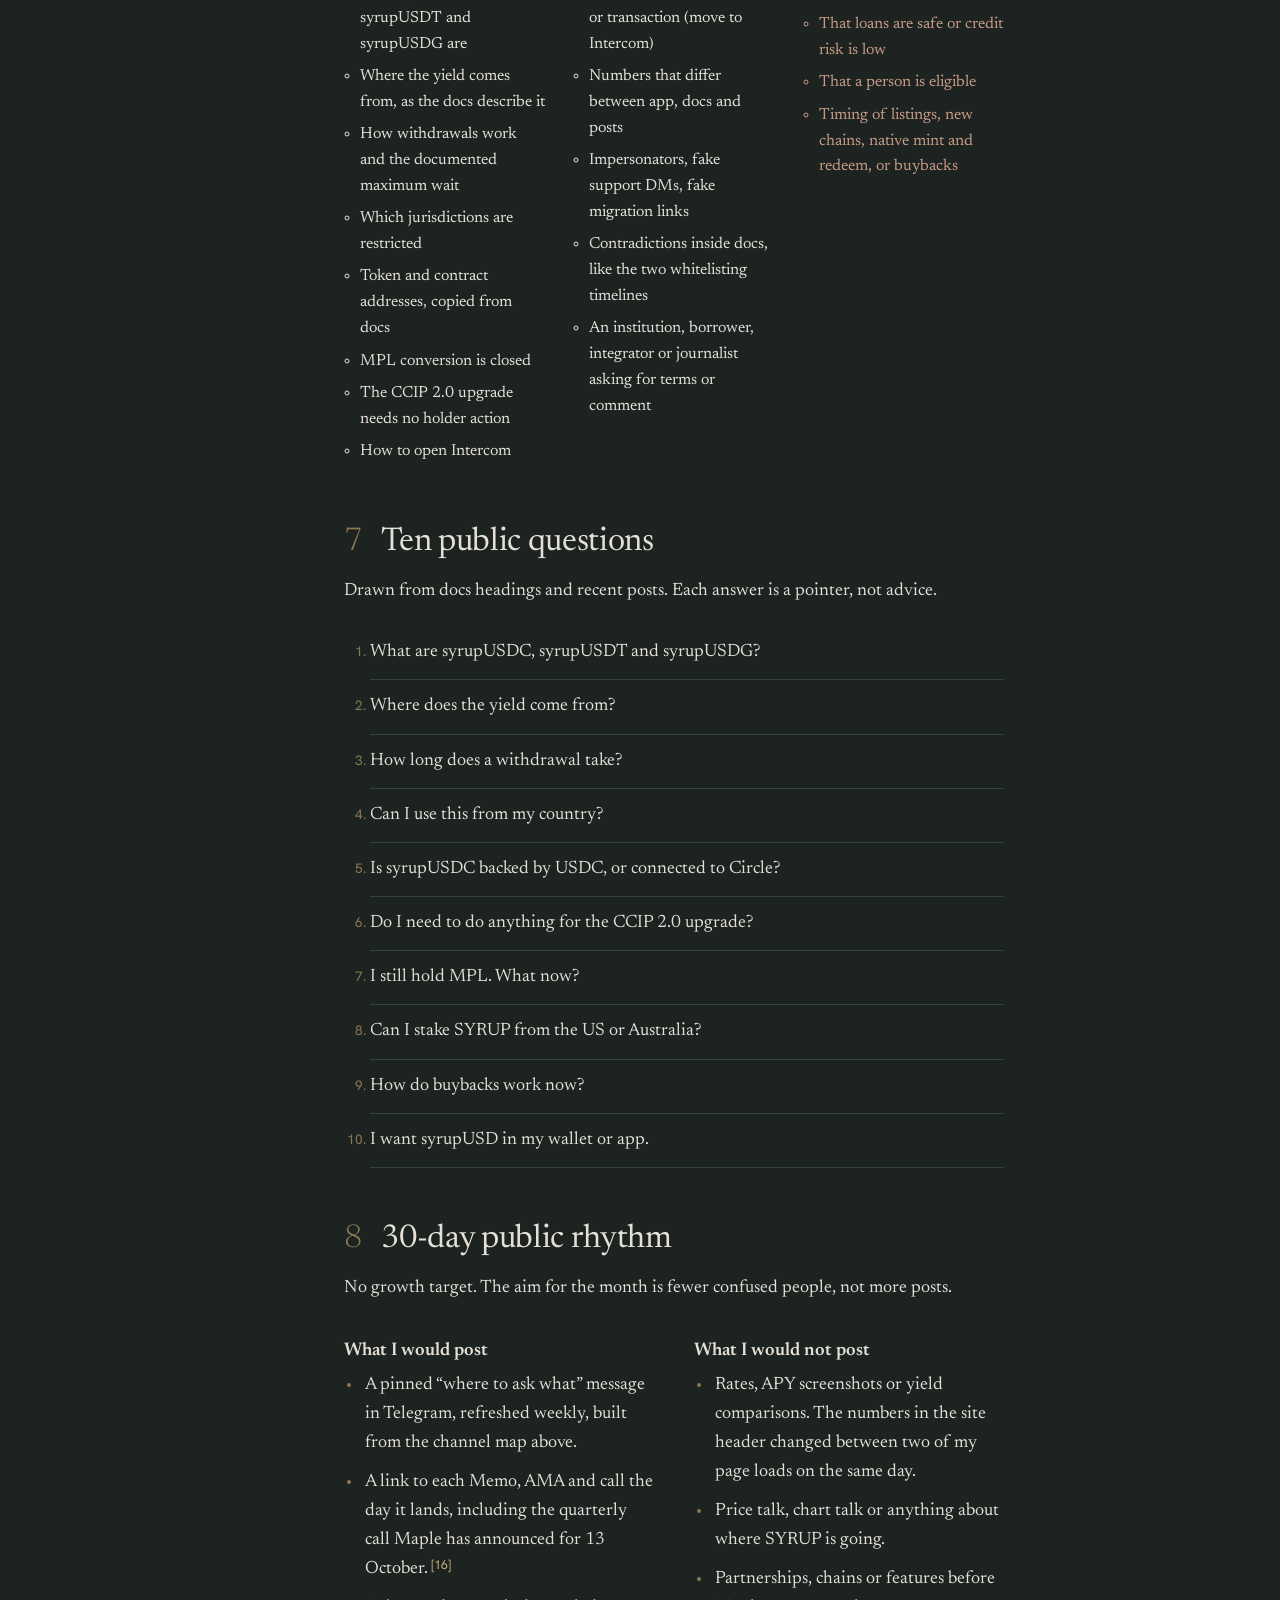
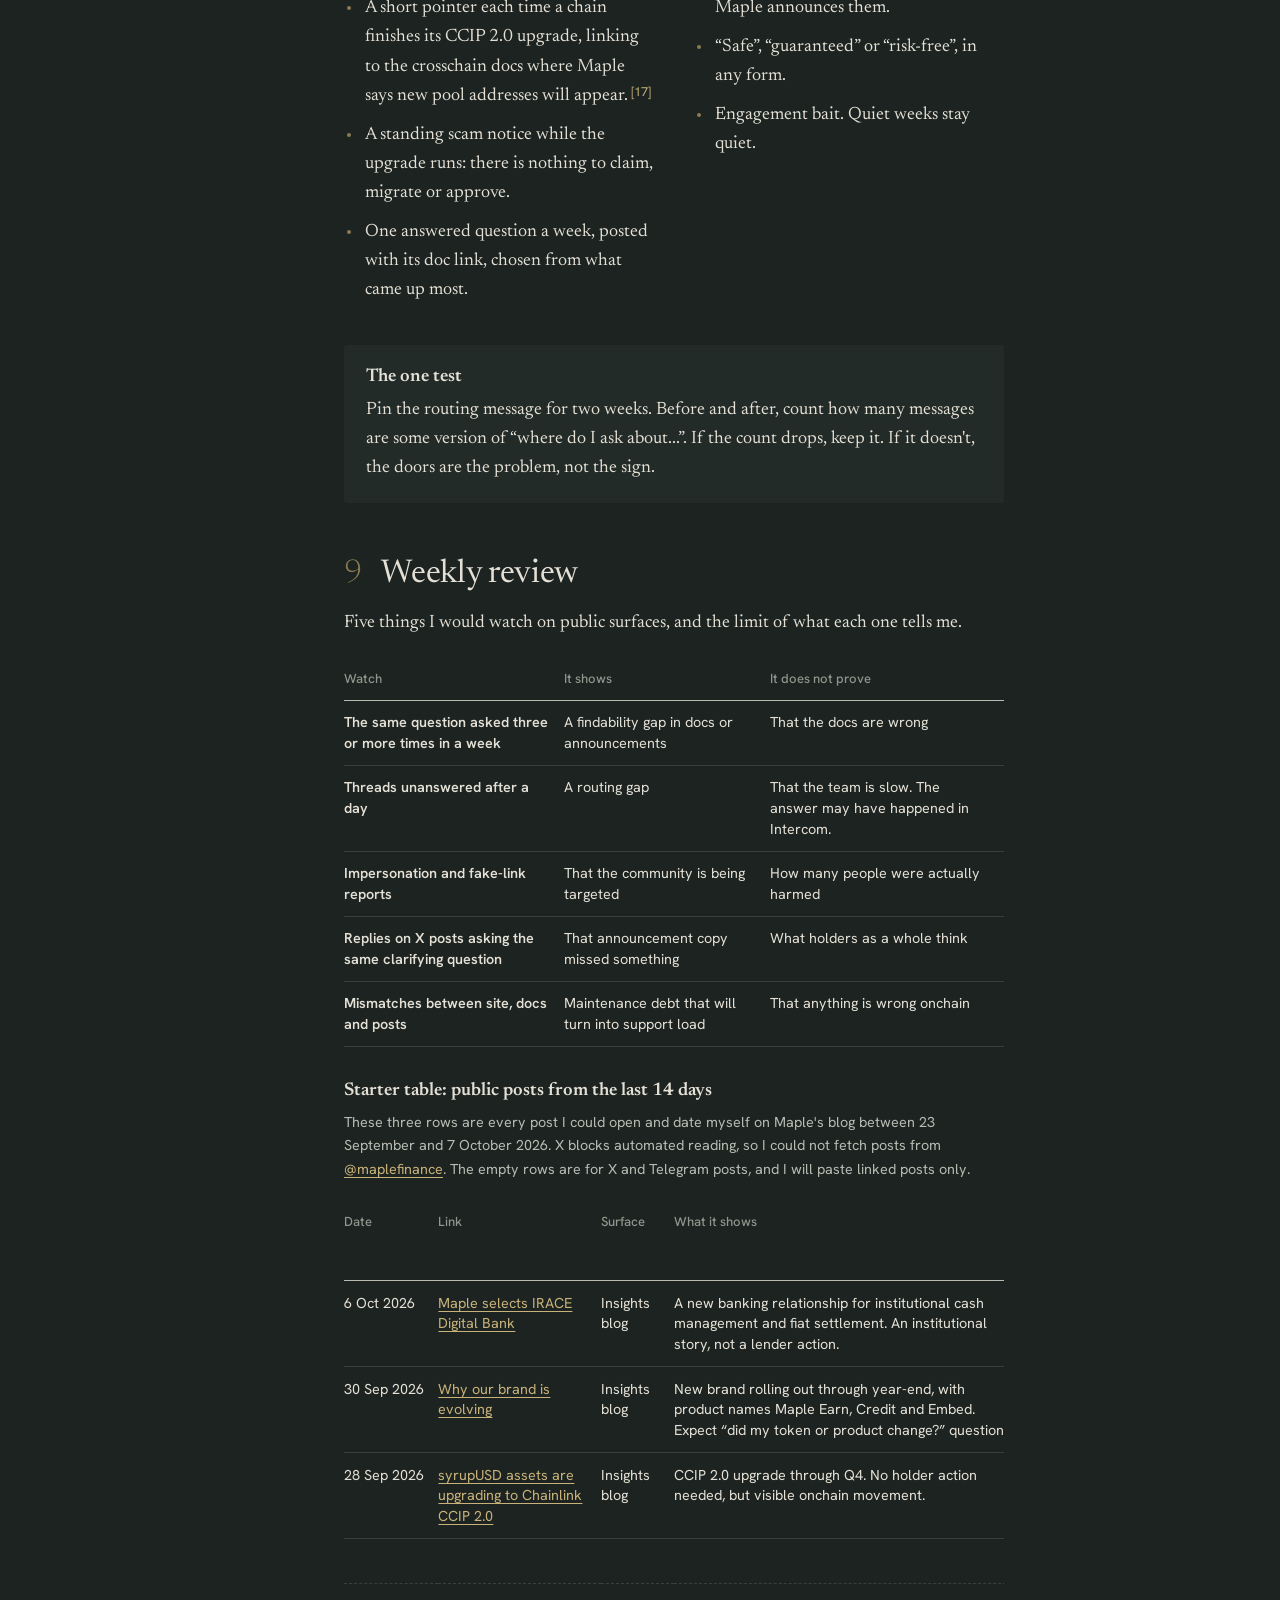
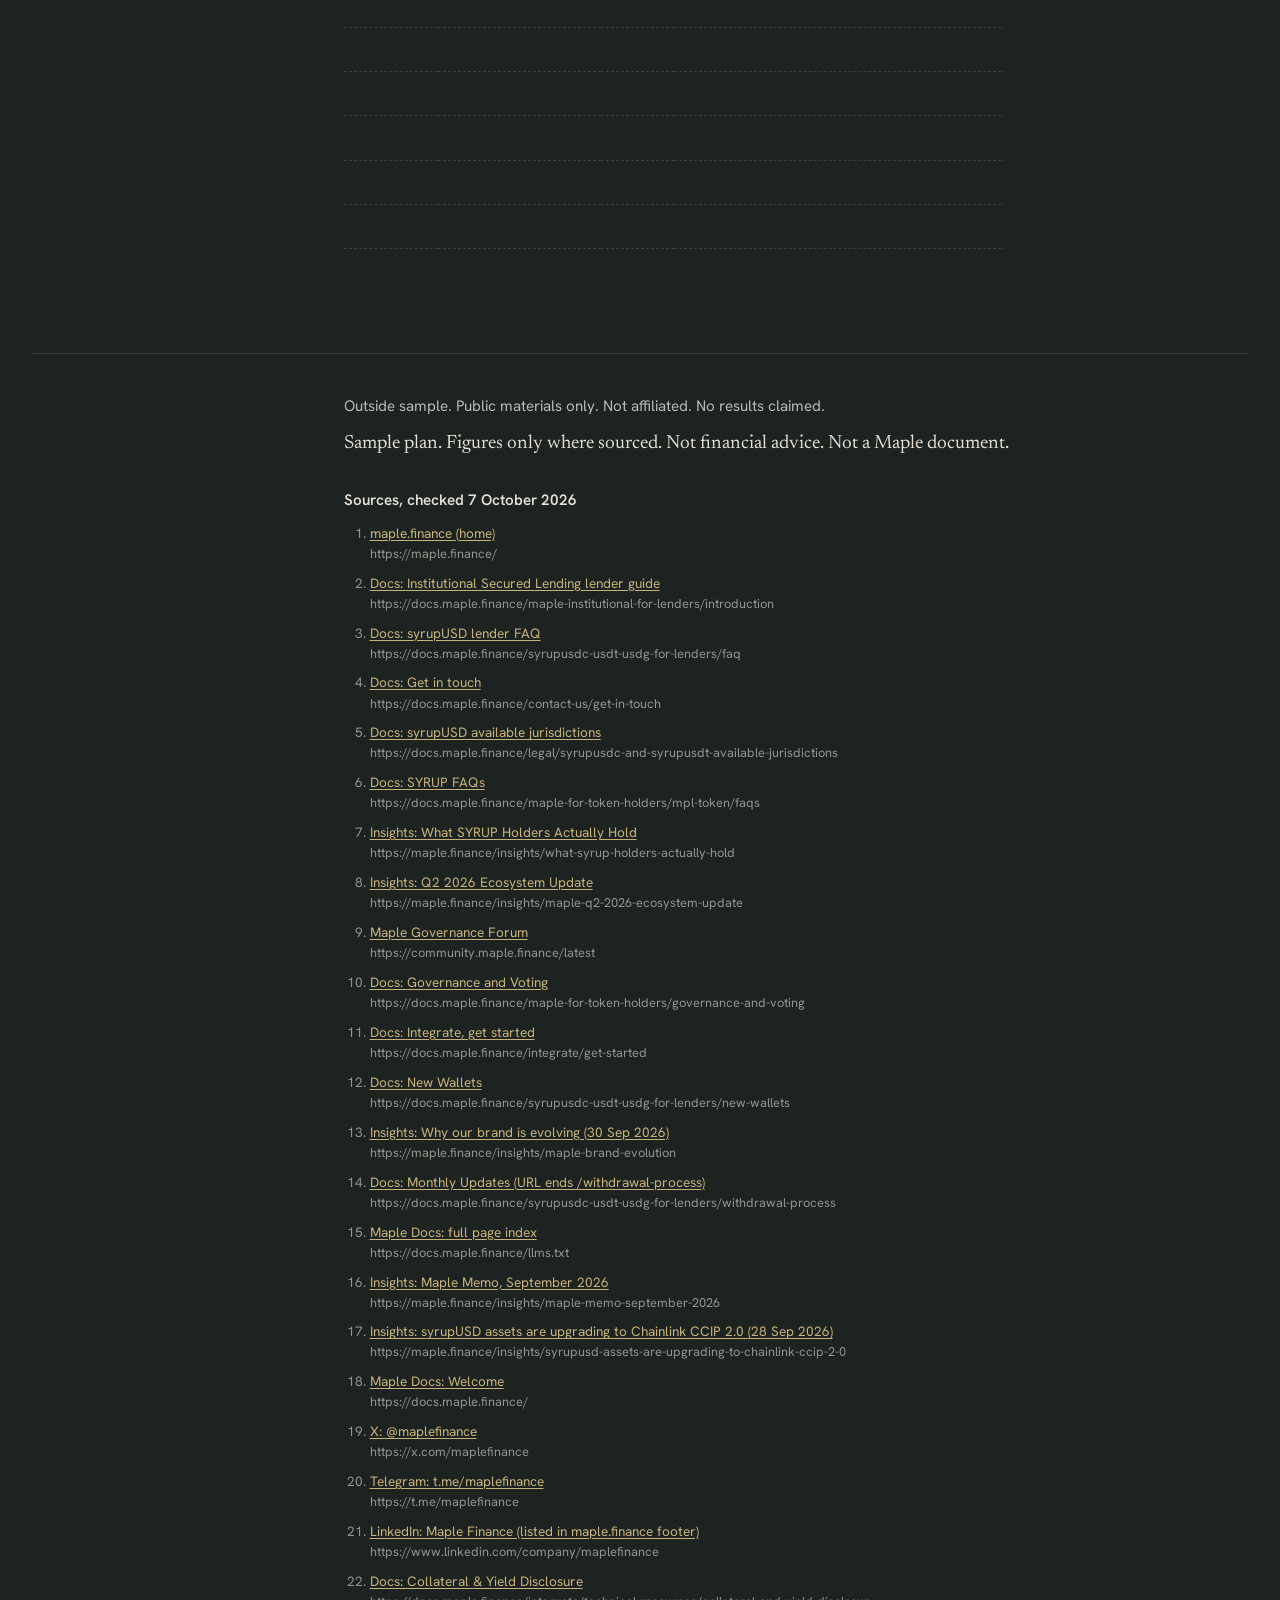
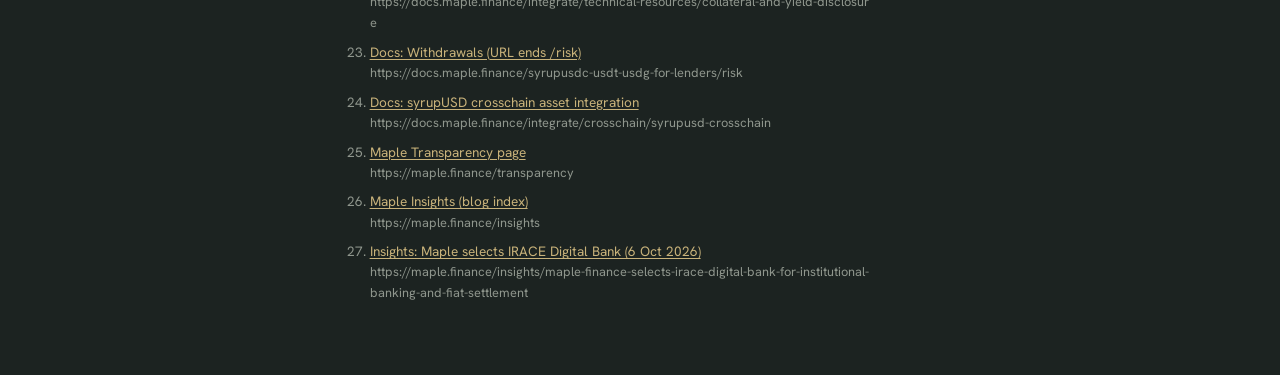
==== commit 5b2fb2d5: "Add files via upload" ====
--- a/index.html
+++ b/index.html
@@ -46,6 +46,7 @@
       <p class="lede">This is a sample community-operations plan for Maple Finance, written from the outside using only Maple's public site, docs, blog and the channels Maple itself lists. Maple is the object of the exercise; the method, how I split audiences, route questions, escalate and review, is mine and would carry over to any protocol. I have no access to Maple's team, tools or data, and nothing here describes how Maple actually runs its community. I claim no results, because I have not done this work for Maple.</p>
       <p class="also">Shorter contrasts, same method: <a href="centrifuge.html">Centrifuge</a>, whose public story has moved on from its first framing, and <a href="plume.html">Plume</a>, where the product surface is wide but the routing between channels is thin.</p>
       <p class="also"><a href="support.html">Support sample: one help article, one troubleshooting tree, one escalation card.</a></p>
+      <p class="also"><a href="teardown.html">Campaign teardown: Maple’s late-September public sequence.</a></p>
     </section>
 
     <section id="who">
--- a/styles.css
+++ b/styles.css
@@ -217,29 +217,17 @@
   .rail, .skip { display: none; }
   a { color: #000; }
 }
-/* Memos have no section rail, so they must not inherit the two-column grid. */
-.frame.single {
-  grid-template-columns: minmax(0, 1fr);
-  max-width: 46rem;
-}
-.frame.single main {
-  max-width: none;
-}
-.back {
-  font-family: var(--sans);
-  font-size: 0.875rem;
-  margin: 1.5rem 0 0;
-}
-.foot.single {
-  padding-left: 1.25rem;
-}
-@media (min-width: 64rem) {
-  .frame.single {
-    grid-template-columns: minmax(0, 1fr);
-    padding-left: 2.5rem;
-    padding-right: 2.5rem;
-  }
-  .foot.single {
-    padding-left: 2.5rem;
-  }
-}
+
+/* Memo pages: single column, no rail. */
+@media (min-width: 64rem) {
+  .frame.single { grid-template-columns: minmax(0, 1fr); }
+  .frame.single main { margin: 0 auto; width: 100%; }
+  .foot.single { padding-left: 2.5rem; }
+  .foot.single > * { margin-left: auto; margin-right: auto; }
+}
+.back { font-family: var(--sans); font-size: 0.875rem; padding-top: 1.5rem; margin: 0; }
+.back a { color: var(--ink-soft); }
+.also { font-family: var(--sans); font-size: 0.95rem; color: var(--ink-soft); }
+.disclaim-all { font-family: var(--sans); font-size: 0.95rem; color: var(--ink-soft); max-width: var(--measure); margin: 0 0 0.6rem; }
+.masthead h1.long { font-size: clamp(2.4rem, 7vw, 4.2rem); line-height: 1.02; }
+.foot.single > *, .foot.single .src-head, .foot.single .sources, .foot.single .disclaim, .foot.single .disclaim-all { max-width: 40rem; width: 100%; }
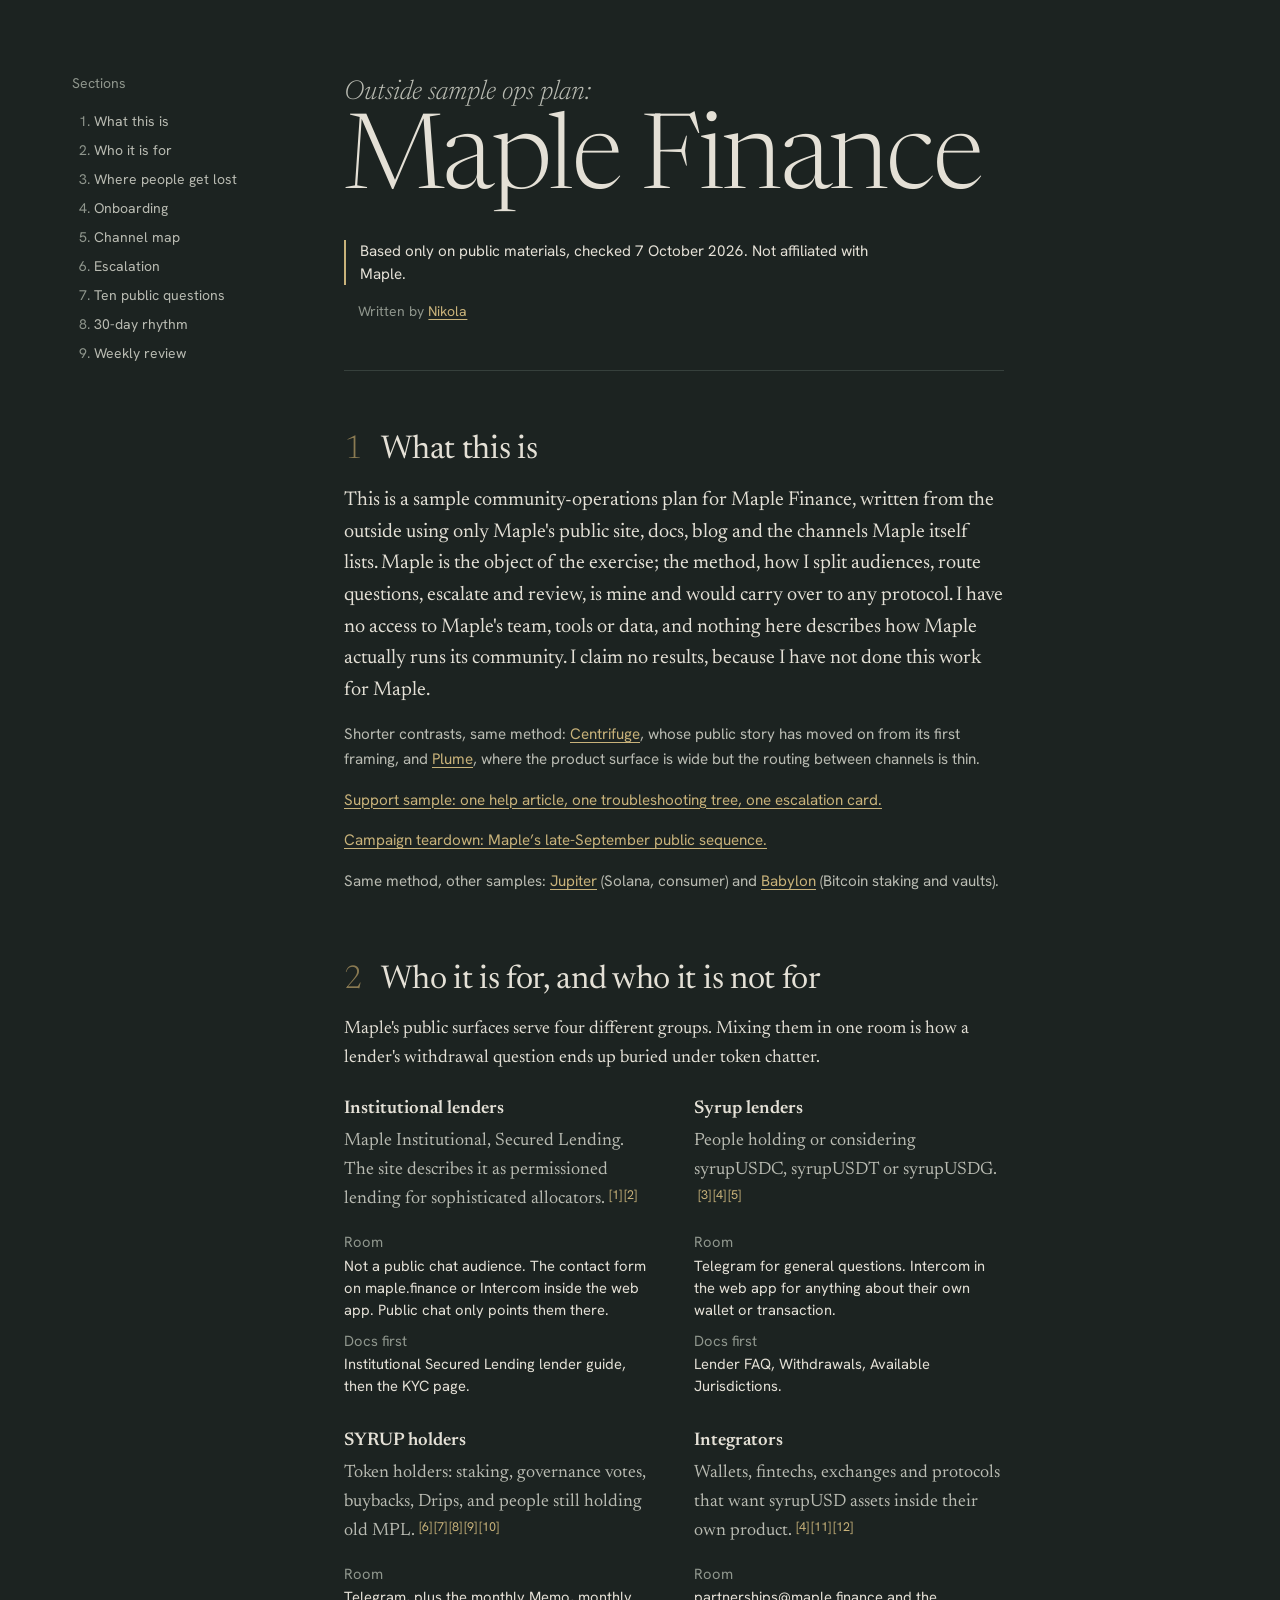
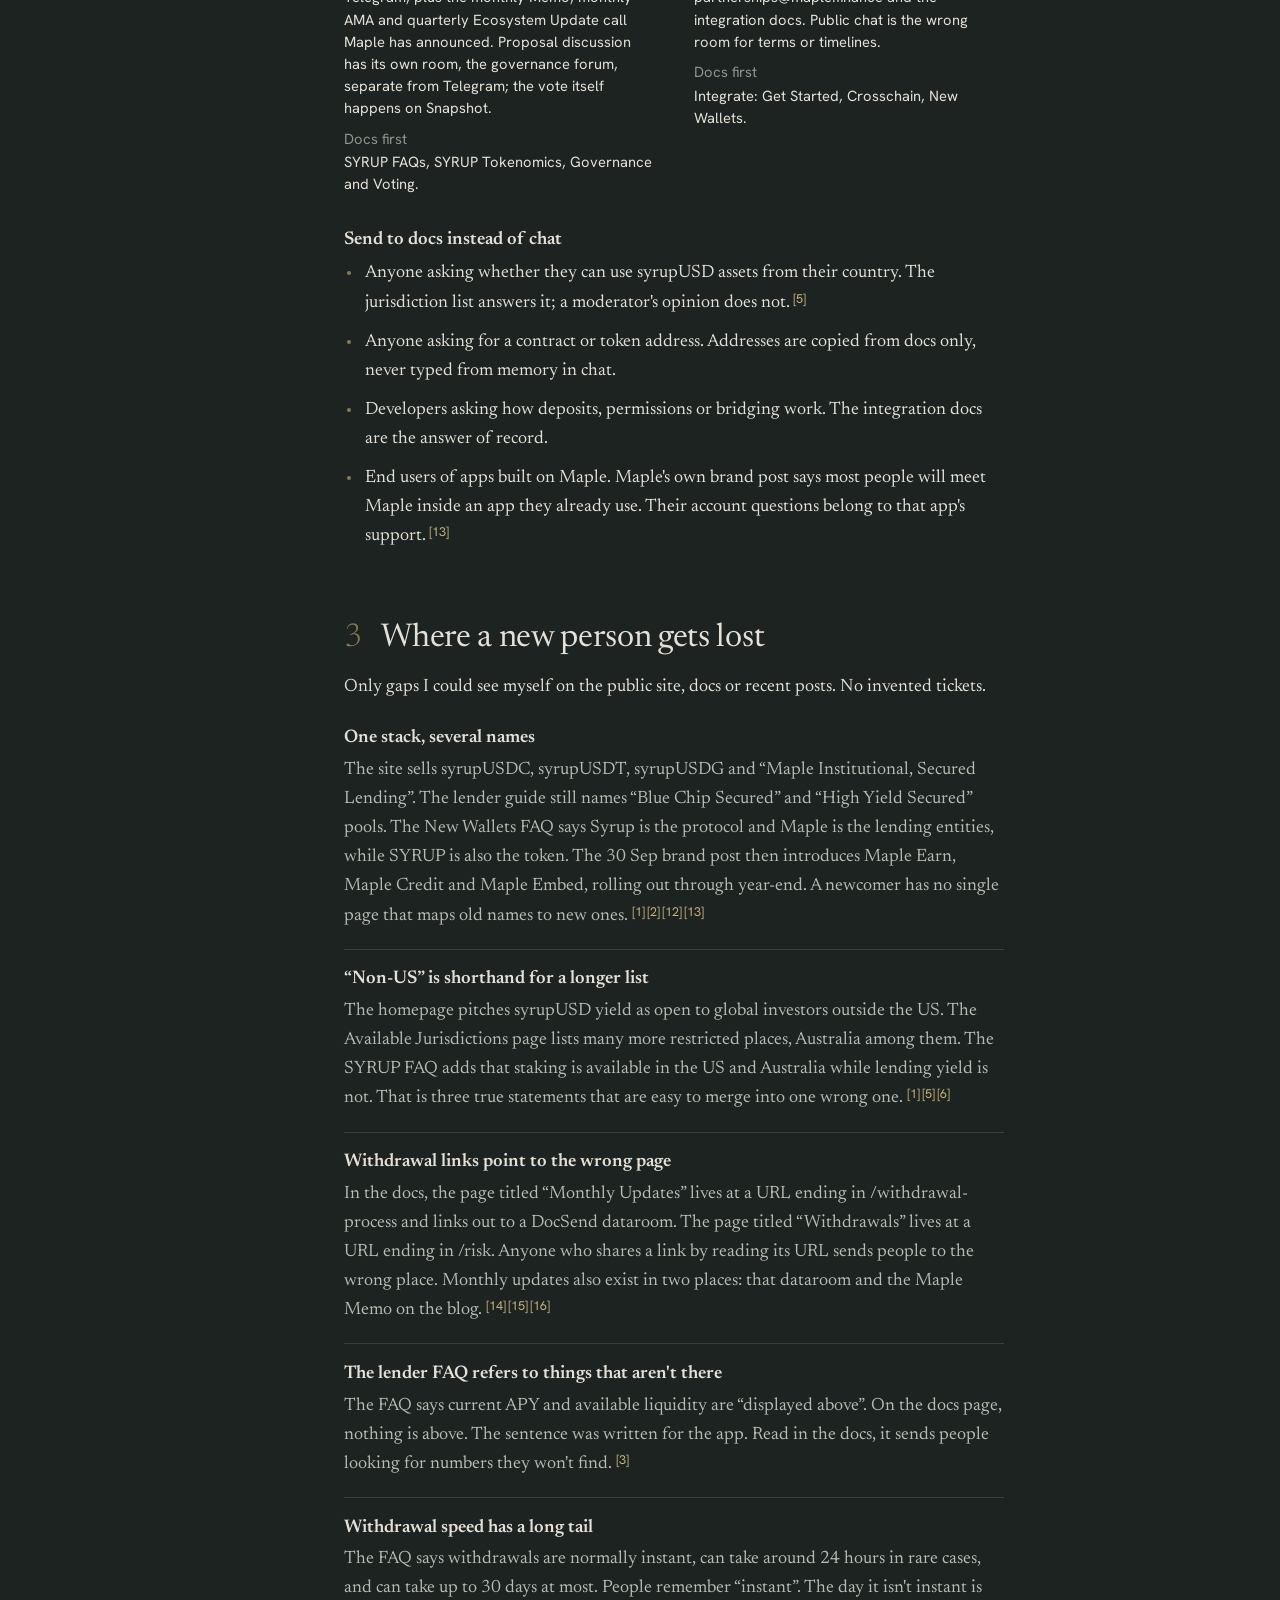
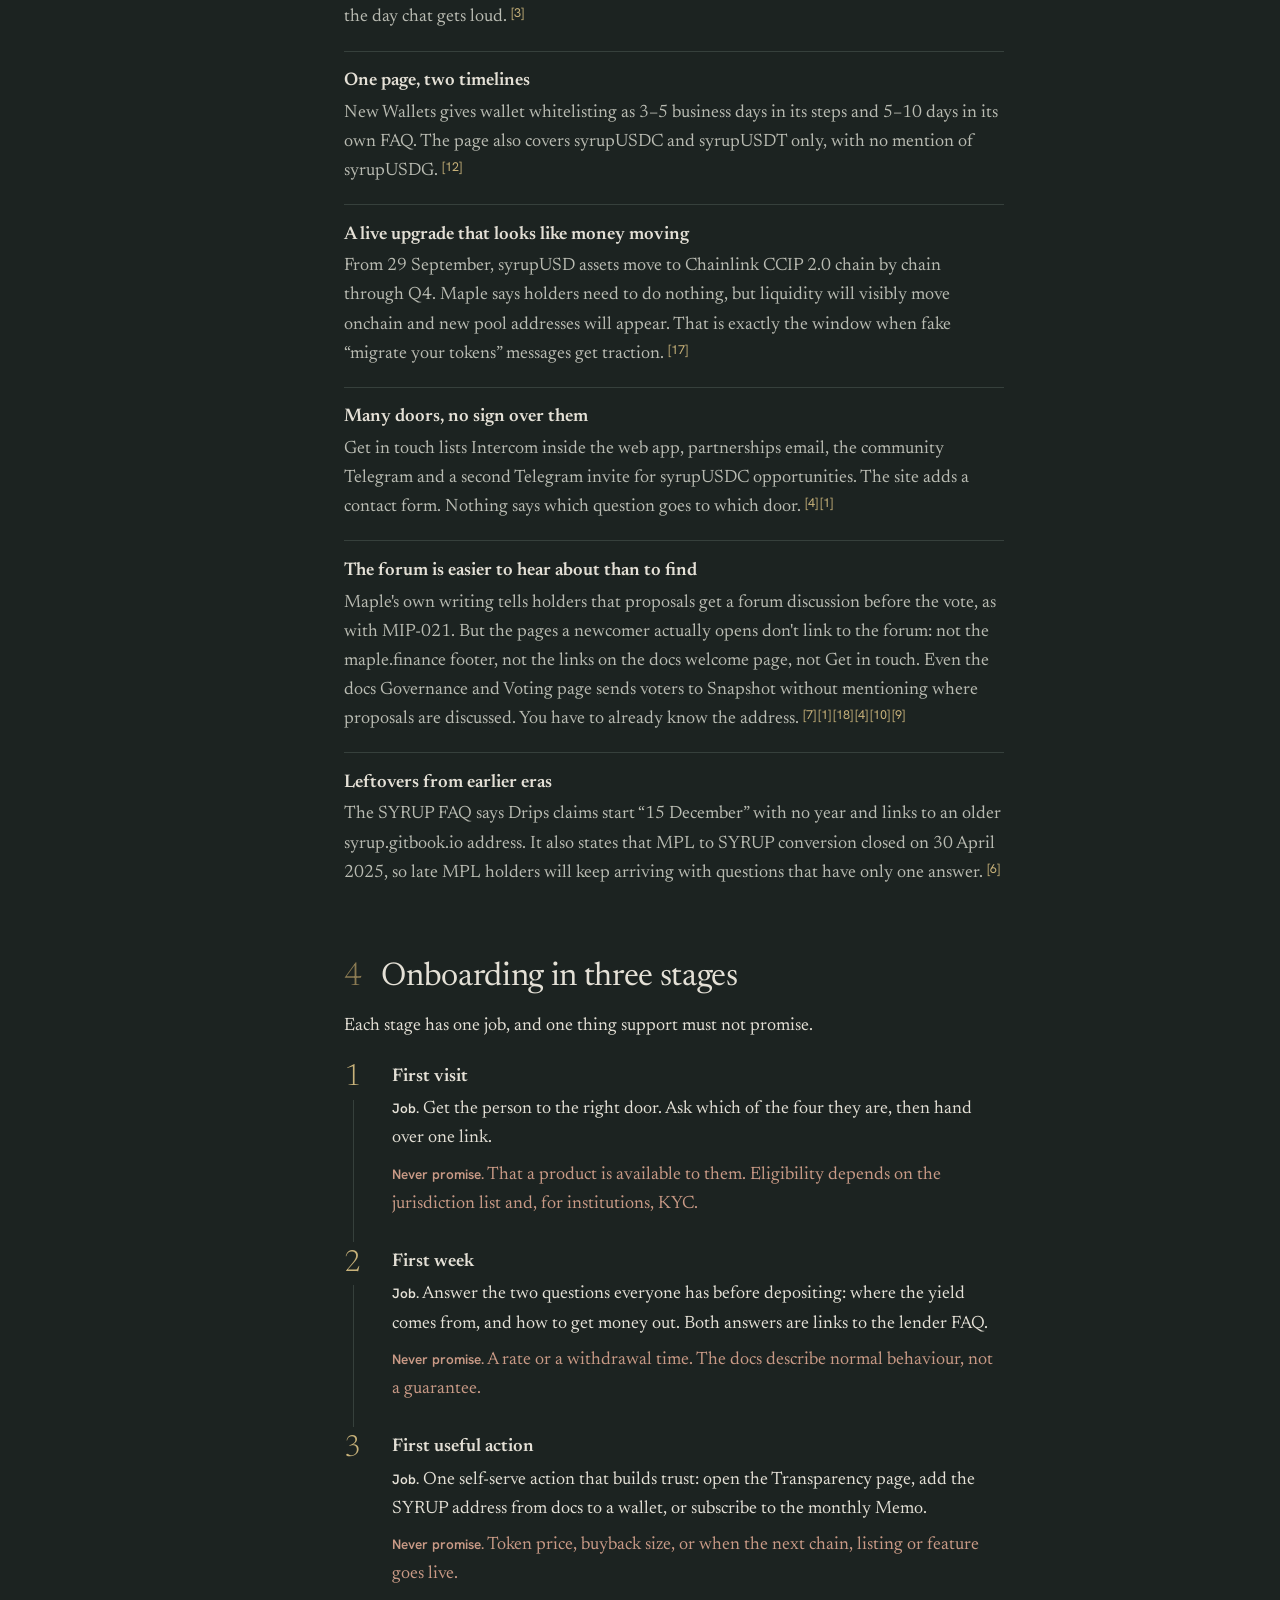
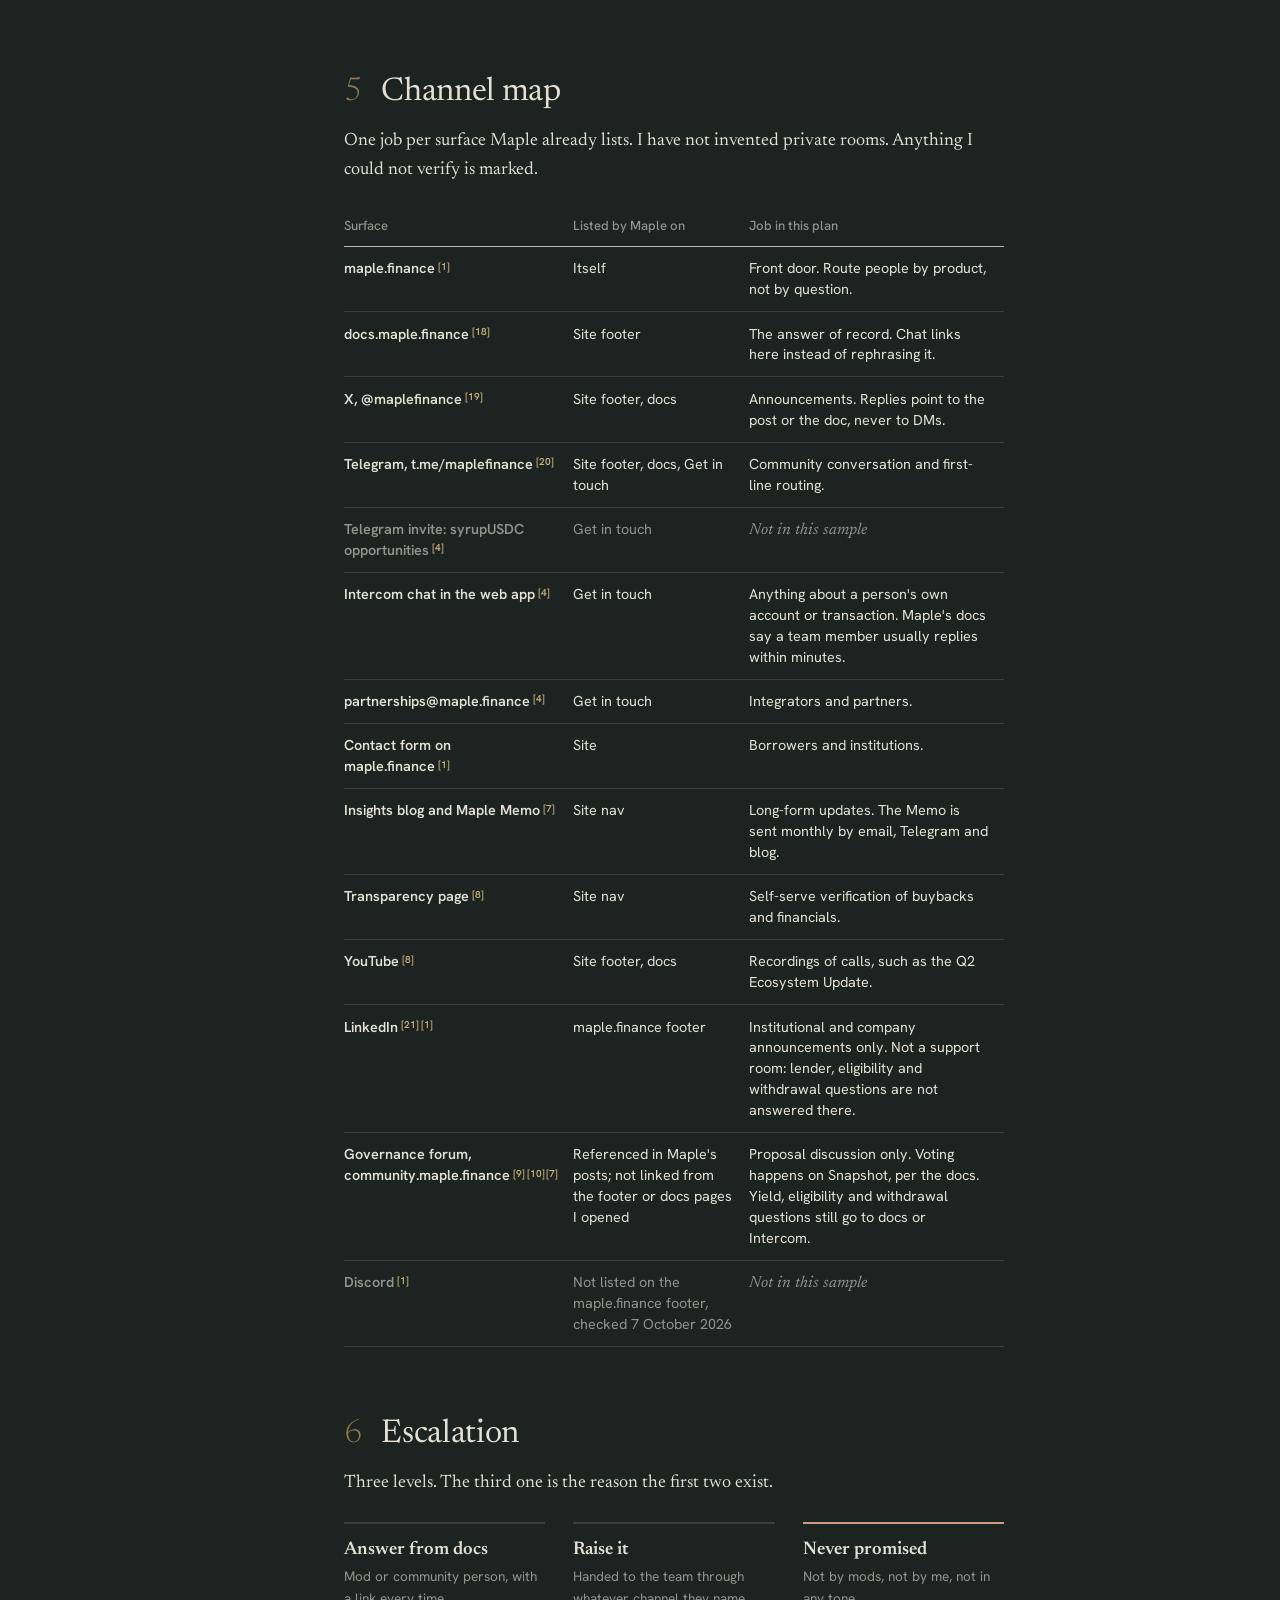
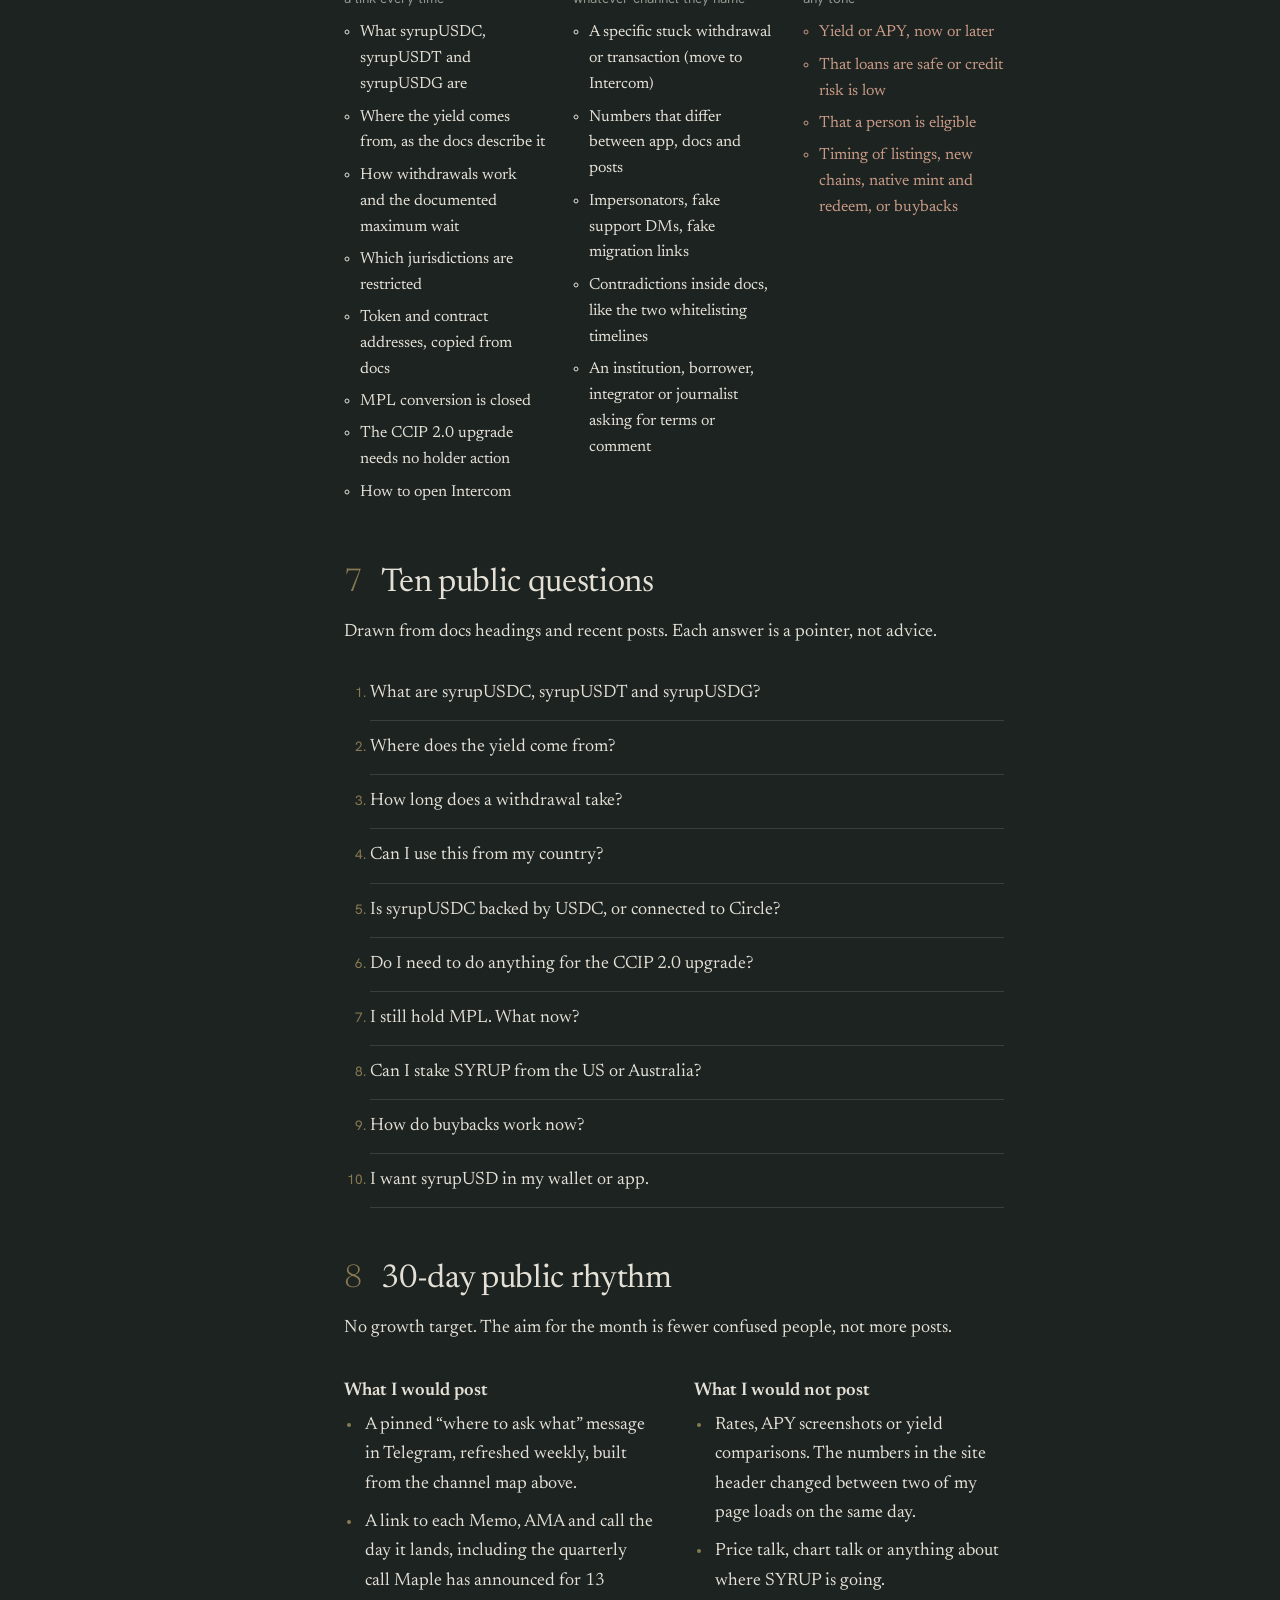
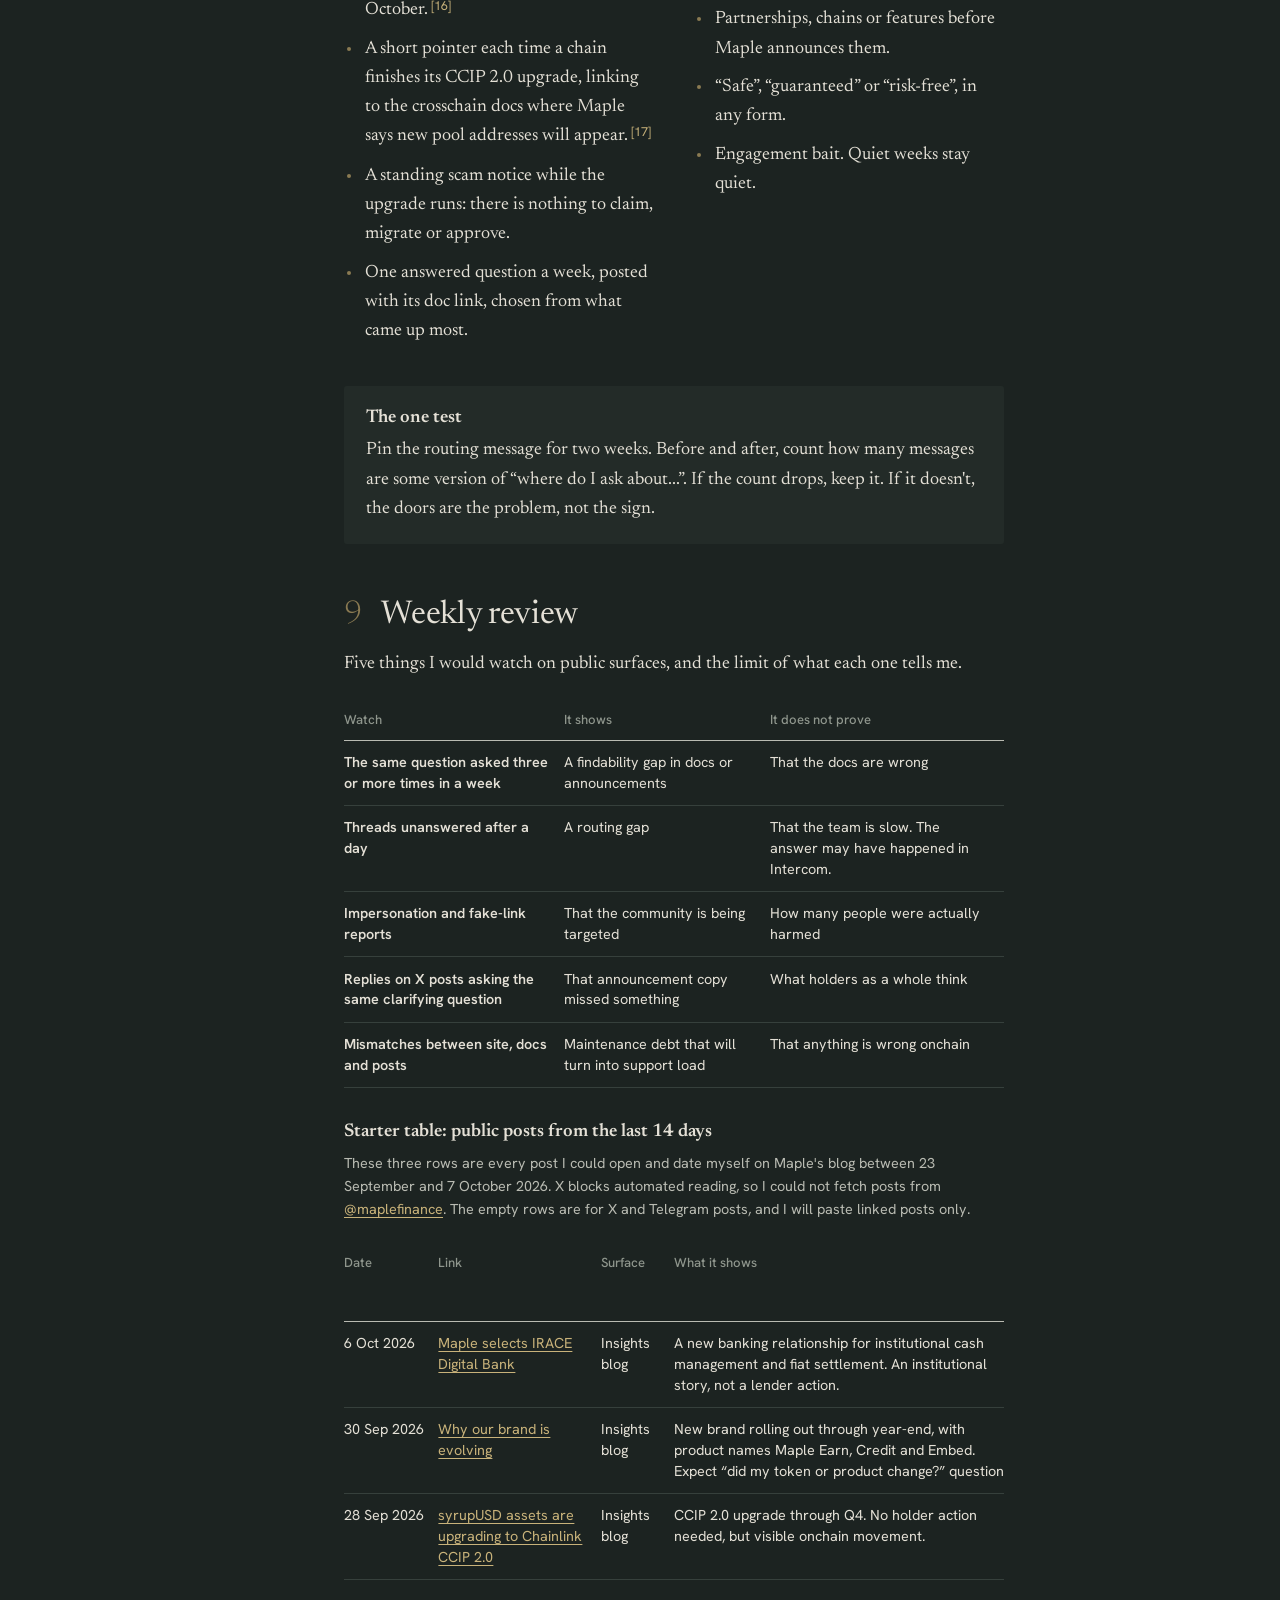
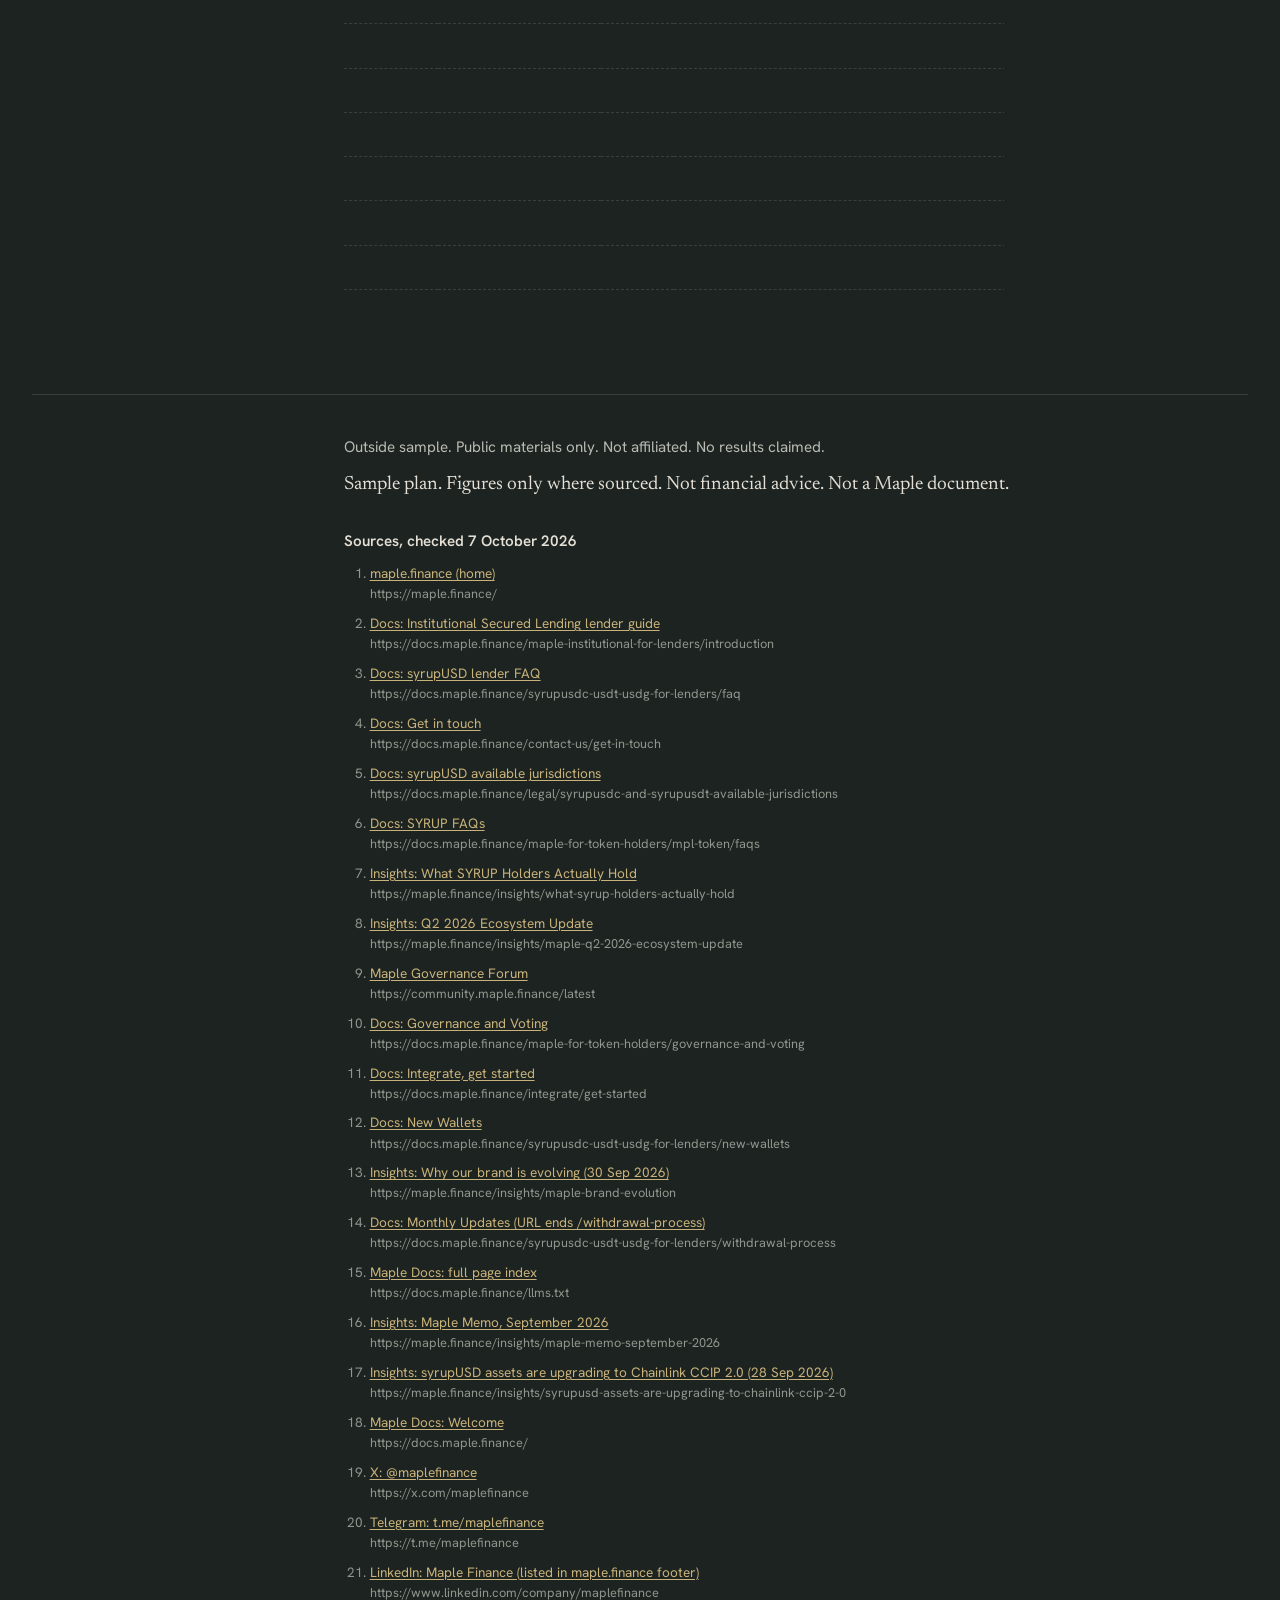
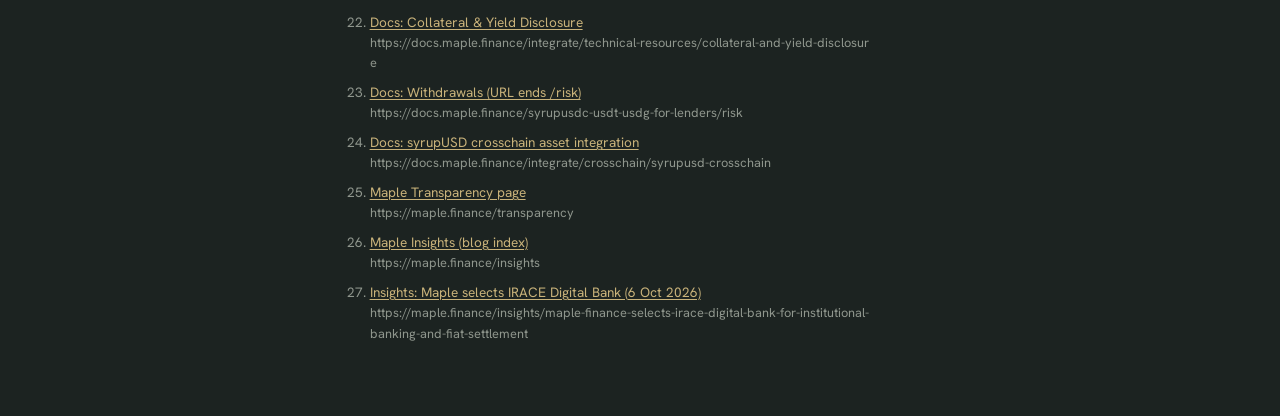
==== commit 43575f49: "Add files via upload" ====
--- a/index.html
+++ b/index.html
@@ -47,6 +47,7 @@
       <p class="also">Shorter contrasts, same method: <a href="centrifuge.html">Centrifuge</a>, whose public story has moved on from its first framing, and <a href="plume.html">Plume</a>, where the product surface is wide but the routing between channels is thin.</p>
       <p class="also"><a href="support.html">Support sample: one help article, one troubleshooting tree, one escalation card.</a></p>
       <p class="also"><a href="teardown.html">Campaign teardown: Maple’s late-September public sequence.</a></p>
+      <p class="also">Same method, other samples: <a href="../jupiter-ops-sample/">Jupiter</a> (Solana, consumer) and <a href="../babylon-ops-sample/">Babylon</a> (Bitcoin staking and vaults).</p>
     </section>
 
     <section id="who">
